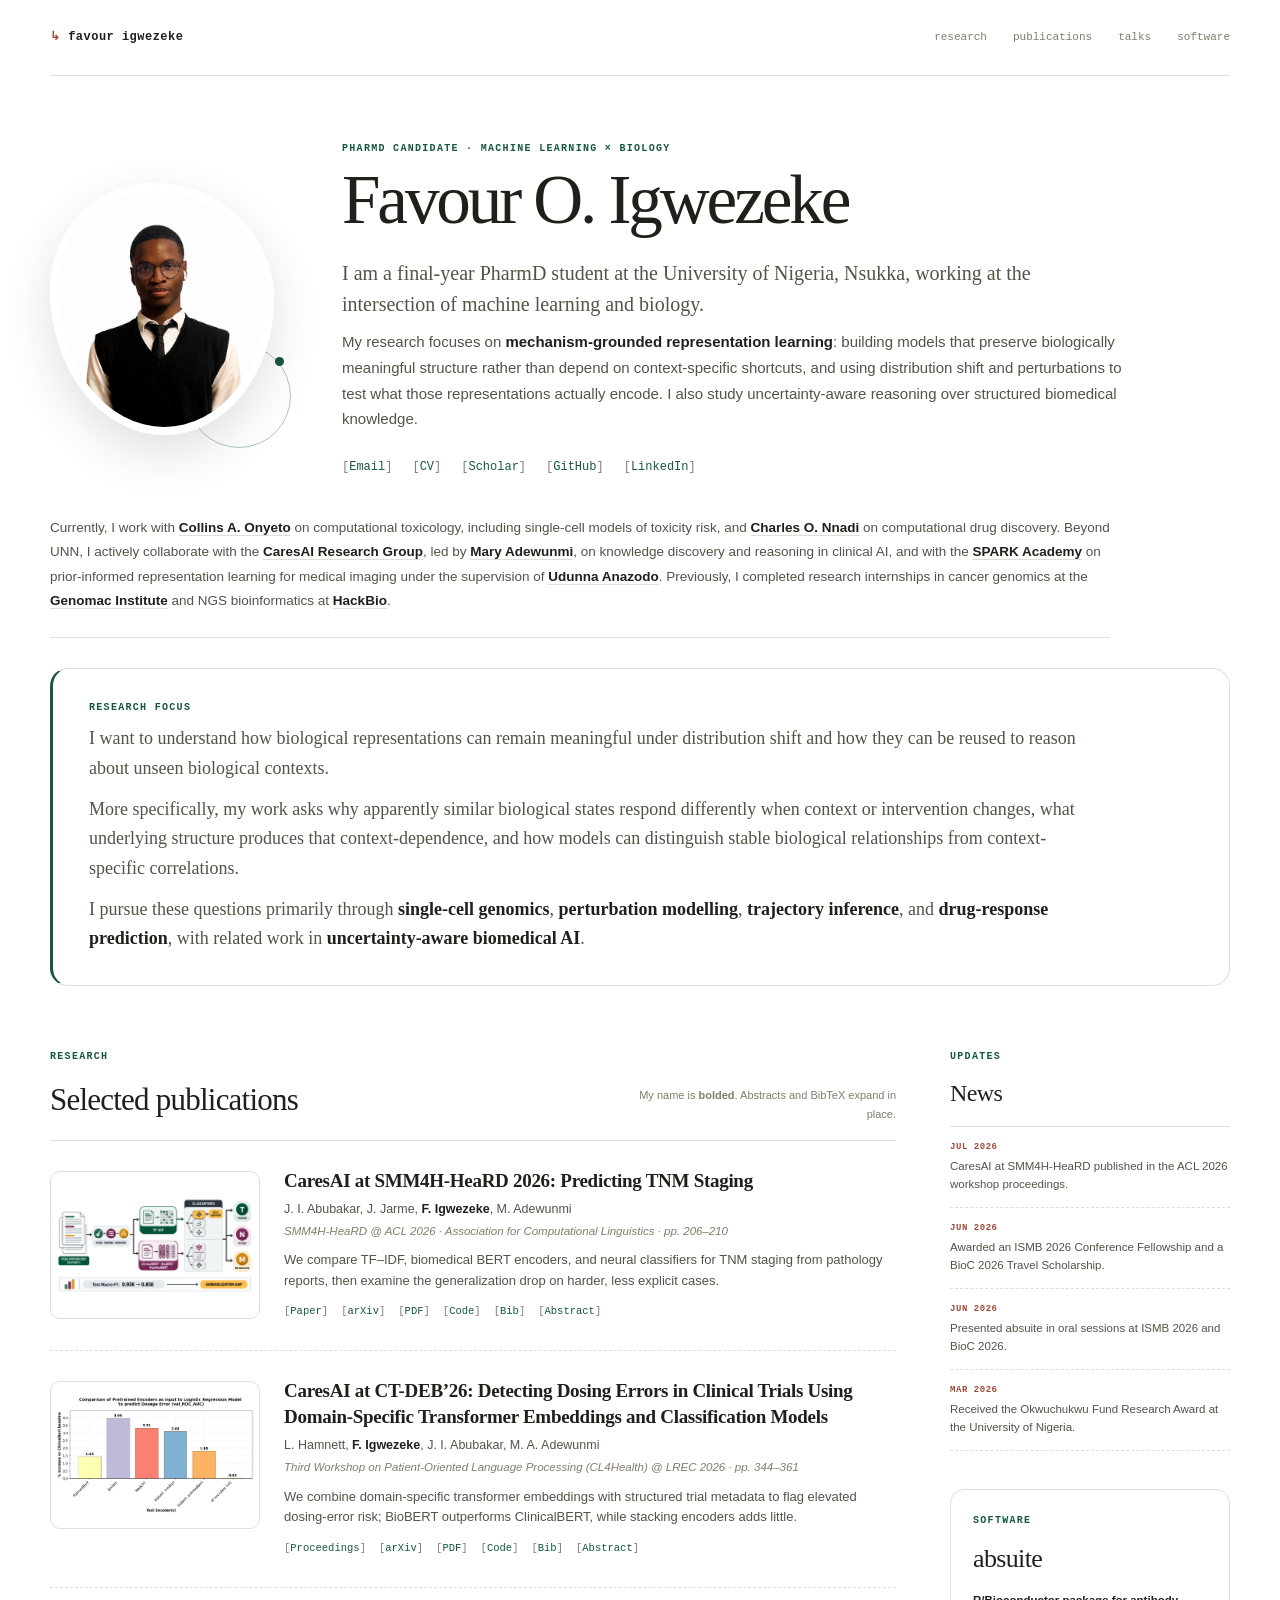
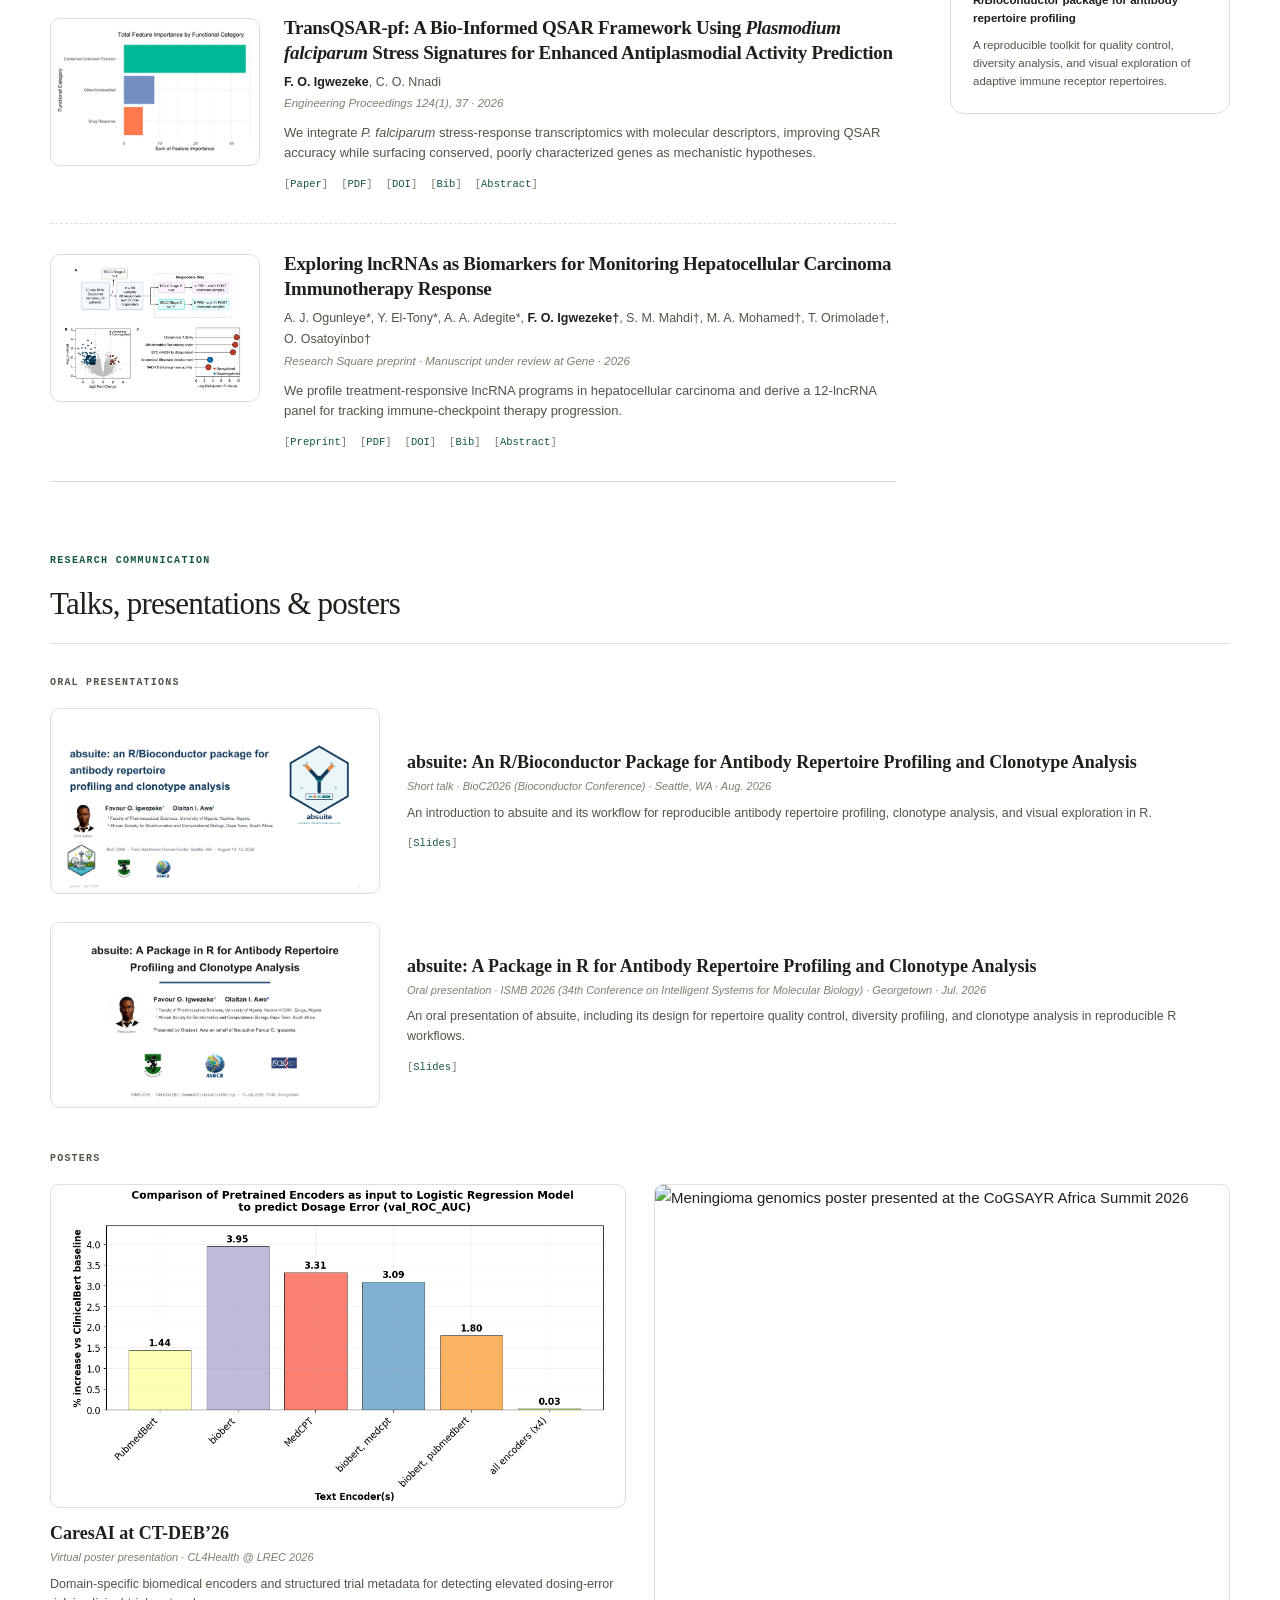
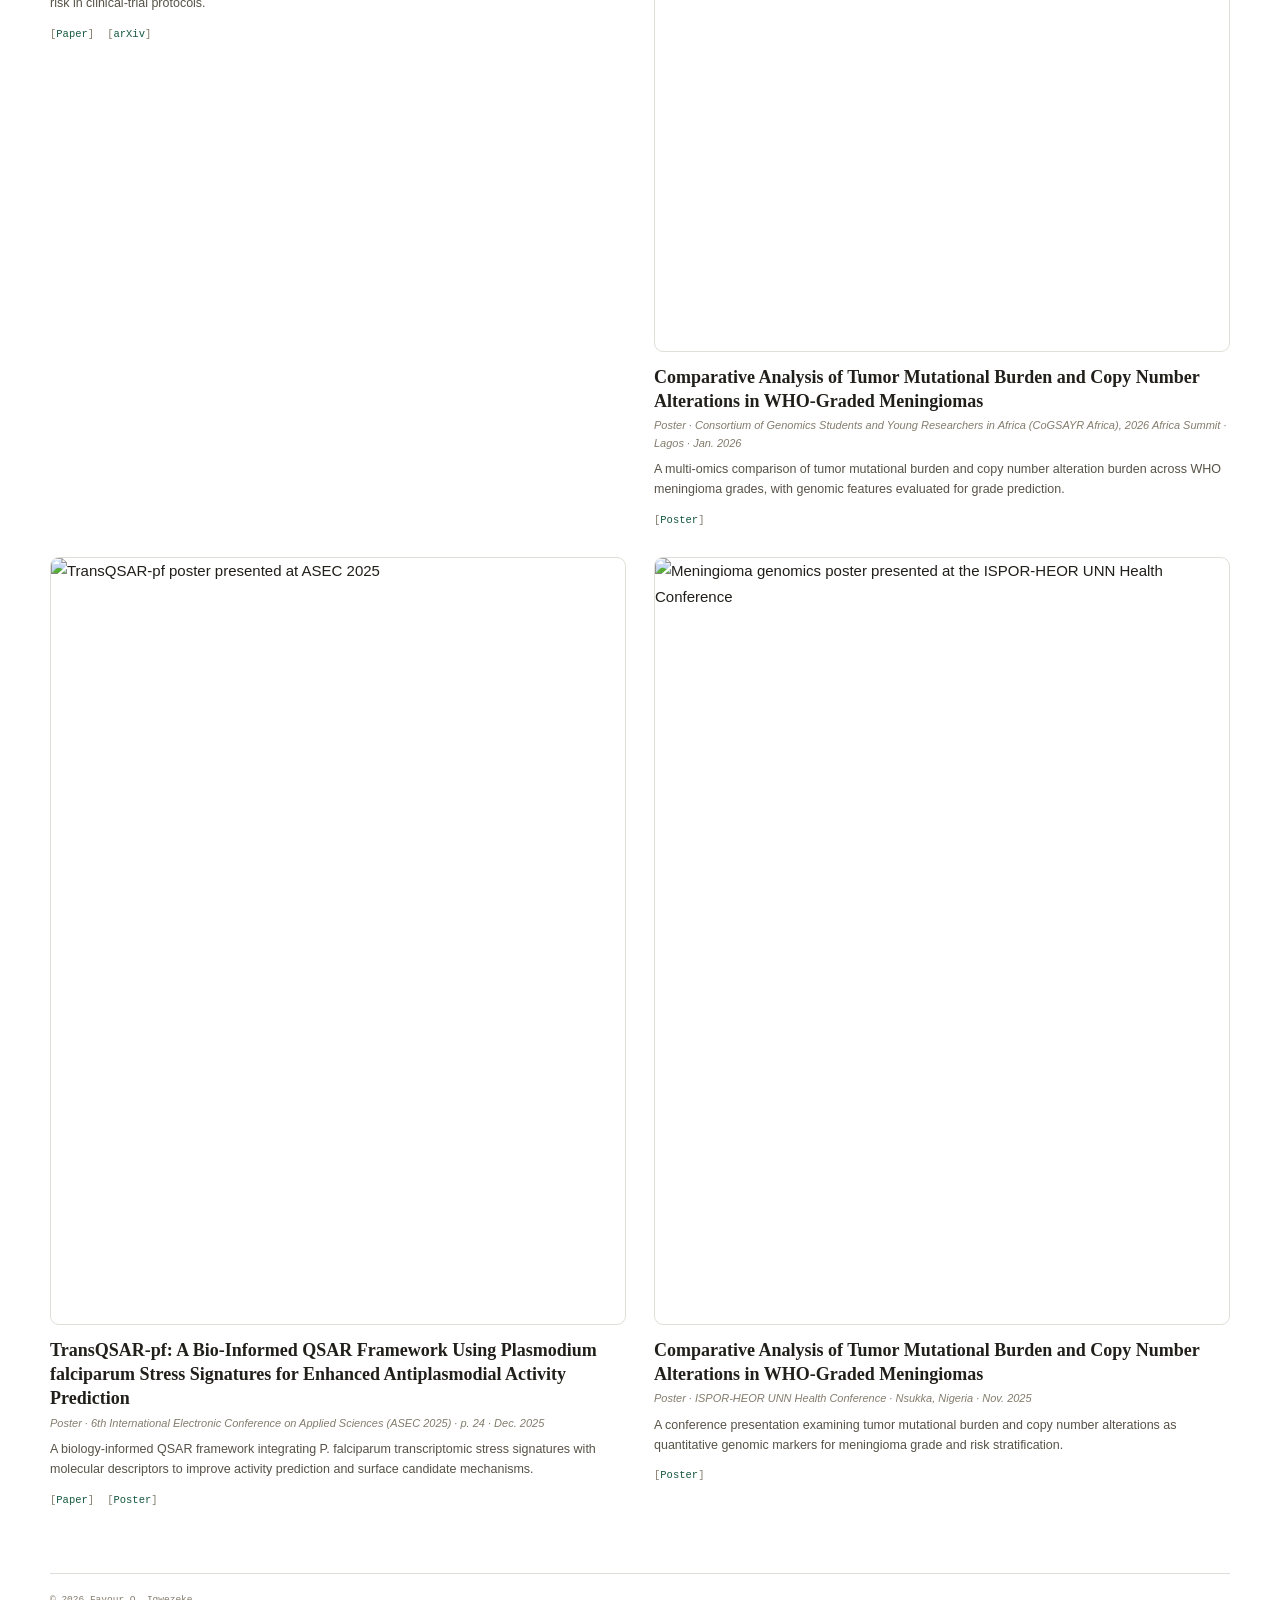
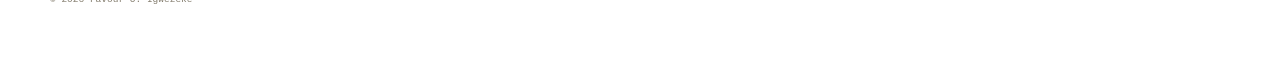
==== index.html @ 88ab35bb "Add files via upload" ====
<!doctype html>
<html lang="en">
  <head>
    <meta charset="utf-8">
    <meta name="viewport" content="width=device-width, initial-scale=1">
    <title>Favour O. Igwezeke | Machine Learning × Biology</title>
    <meta name="author" content="Favour Okechukwu Igwezeke">
    <meta
      name="description"
      content="Favour O. Igwezeke is a PharmD candidate working on mechanism-grounded representation learning, computational biology, and biomedical AI."
    >
    <meta
      name="keywords"
      content="Favour Igwezeke, computational biology, biomedical AI, single-cell genomics, representation learning"
    >
    <link rel="stylesheet" href="stylesheet.css">
  </head>

  <body>
    <main>
      <div class="site-shell">
        <nav class="topbar" aria-label="Primary navigation">
          <a class="wordmark" href="#top">favour igwezeke</a>
          <div class="topbar-links">
            <a href="#research">research</a>
            <a href="#publications">publications</a>
            <a href="#talks">talks</a>
            <a href="#software">software</a>
          </div>
        </nav>

        <header class="hero" id="top">
          <div class="portrait-wrap">
            <img
              class="portrait"
              src="images/favour-profile.png"
              alt="Favour O. Igwezeke"
            >
            <span class="portrait-orbit" aria-hidden="true"></span>
          </div>

          <div class="hero-copy">
            <p class="eyebrow">PharmD candidate · Machine learning × biology</p>
            <h1>Favour O. Igwezeke</h1>
            <p class="hero-lede">
              I am a final-year PharmD student at the University of Nigeria,
              Nsukka, working at the intersection of machine learning and
              biology.
            </p>
            <p class="hero-body">
              My research focuses on
              <strong>mechanism-grounded representation learning</strong>:
              building models that preserve biologically meaningful structure
              rather than depend on context-specific shortcuts, and using
              distribution shift and perturbations to test what those
              representations actually encode. I also study uncertainty-aware
              reasoning over structured biomedical knowledge.
            </p>

            <div class="identity-links" aria-label="Profile links">
              <a href="mailto:favour.igwezeke.249461@unn.edu.ng">Email</a>
              <a href="data/FavourIgwezeke_CV.pdf">CV</a>
              <a
                href="https://scholar.google.com/citations?user=lA-1AjMAAAAJ&amp;hl=en"
                target="_blank"
                rel="noreferrer"
              >Scholar</a>
              <a
                href="https://github.com/favourigwezeke"
                target="_blank"
                rel="noreferrer"
              >GitHub</a>
              <a
                href="https://www.linkedin.com/in/favourokechukwu"
                target="_blank"
                rel="noreferrer"
              >LinkedIn</a>
            </div>
          </div>
        </header>

        <div class="research-context">
          <p>
            Currently, I work with
            <a
              href="https://scholar.google.com/citations?user=z1UrBXgAAAAJ&amp;hl=en"
              target="_blank"
              rel="noreferrer"
            >Collins A. Onyeto</a>
            on computational toxicology, including single-cell models of
            toxicity risk, and
            <a
              href="https://scholar.google.com/citations?user=h6PVe5sAAAAJ&amp;hl=en"
              target="_blank"
              rel="noreferrer"
            >Charles O. Nnadi</a>
            on computational drug discovery. Beyond UNN, I actively collaborate
            with the
            <a
              href="https://caresai.org/about-us/"
              target="_blank"
              rel="noreferrer"
            >CaresAI Research Group</a>, led by
            <a
              href="https://scholar.google.com/citations?user=_UqaAVgAAAAJ&amp;hl=en"
              target="_blank"
              rel="noreferrer"
            >Mary Adewunmi</a>, on knowledge discovery and reasoning in clinical
            AI, and with the
            <a
              href="https://www.cameramriafrica.org/spark"
              target="_blank"
              rel="noreferrer"
            >SPARK Academy</a>
            on prior-informed representation learning for medical imaging under
            the supervision of
            <a
              href="https://scholar.google.com/citations?user=M_SjQXQAAAAJ&amp;hl=en"
              target="_blank"
              rel="noreferrer"
            >Udunna Anazodo</a>. Previously, I completed research internships in
            cancer genomics at the
            <a
              href="https://www.genomachub.com/internship"
              target="_blank"
              rel="noreferrer"
            >Genomac Institute</a>
            and NGS bioinformatics at
            <a
              href="https://internship.thehackbio.com/"
              target="_blank"
              rel="noreferrer"
            >HackBio</a>.
          </p>
        </div>

        <section class="research-direction" id="research">
          <p class="section-kicker">Research focus</p>
          <p>
            I want to understand how biological representations can remain
            meaningful under distribution shift and how they can be reused to
            reason about unseen biological contexts.
          </p>
          <p>
            More specifically, my work asks why apparently similar biological
            states respond differently when context or intervention changes,
            what underlying structure produces that context-dependence, and how
            models can distinguish stable biological relationships from
            context-specific correlations.
          </p>
          <p>
            I pursue these questions primarily through
            <strong>single-cell genomics</strong>,
            <strong>perturbation modelling</strong>,
            <strong>trajectory inference</strong>, and
            <strong>drug-response prediction</strong>, with related work in
            <strong>uncertainty-aware biomedical AI</strong>.
          </p>
        </section>

        <div class="content-grid">
          <section class="works" id="publications">
            <div class="section-heading">
              <div>
                <p class="section-kicker">Research</p>
                <h2>Selected publications</h2>
              </div>
              <p>
                My name is <strong>bolded</strong>. Abstracts and BibTeX expand
                in place.
              </p>
            </div>

            <div class="publication-list">
              <article class="publication" id="smm4h-tnm">
                <div class="publication-visual">
                  <img
                    src="images/smm4h-tnm.png"
                    alt="Framework for predicting independent tumor, node, and metastasis stages from TCGA pathology reports"
                    loading="lazy"
                  >
                </div>

                <div class="publication-copy">
                  <h3>
                    <a
                      href="https://aclanthology.org/2026.smm4h-1.32/"
                      target="_blank"
                      rel="noreferrer"
                    >CaresAI at SMM4H-HeaRD 2026: Predicting TNM Staging</a>
                  </h3>
                  <p class="authors">
                    J. I. Abubakar, J. Jarme,
                    <strong>F. Igwezeke</strong>, M. Adewunmi
                  </p>
                  <p class="venue">
                    SMM4H-HeaRD @ ACL 2026 · Association for Computational
                    Linguistics · pp. 206–210
                  </p>
                  <p class="contribution">
                    We compare TF–IDF, biomedical BERT encoders, and neural
                    classifiers for TNM staging from pathology reports, then
                    examine the generalization drop on harder, less explicit cases.
                  </p>

                  <div class="publication-actions">
                    <a
                      href="https://aclanthology.org/2026.smm4h-1.32/"
                      target="_blank"
                      rel="noreferrer"
                    >Paper</a>
                    <a
                      href="https://arxiv.org/abs/2607.03466"
                      target="_blank"
                      rel="noreferrer"
                    >arXiv</a>
                    <a
                      href="https://aclanthology.org/2026.smm4h-1.32.pdf"
                      target="_blank"
                      rel="noreferrer"
                    >PDF</a>
                    <a
                      href="https://github.com/CaresAI-AU/Task-6---Predicting-TNM-Staging-from-TCGA-Pathology-Reports"
                      target="_blank"
                      rel="noreferrer"
                    >Code</a>

                    <details>
                      <summary>Bib</summary>
                      <div class="detail-panel detail-panel--code">
                        <p class="detail-label">BibTeX</p>
                        <pre>@inproceedings{abubakar-etal-2026-caresai,
  title     = {{C}ares{AI} at {SMM}4{H}-{H}ea{RD} 2026: Predicting {TNM} Staging},
  author    = {Abubakar, Joseph Itopa and Jarme, Jorge and Igwezeke, Favour and Adewunmi, Mary},
  booktitle = {Proceedings of the 11th Social Media Mining for Health Research and Applications (SMM4H-HeaRD 2026) Workshop and Shared Tasks},
  month     = jul,
  year      = {2026},
  address   = {San Diego, United States},
  publisher = {Association for Computational Linguistics},
  pages     = {206--210},
  doi       = {10.18653/v1/2026.smm4h-1.32},
  url       = {https://aclanthology.org/2026.smm4h-1.32/}
}</pre>
                      </div>
                    </details>

                    <details>
                      <summary>Abstract</summary>
                      <div class="detail-panel">
                        <p class="detail-label">Abstract</p>
                        <p>
                          The Tumor, Node, and Metastasis (TNM) staging system
                          is critical to cancer treatment. This study predicts
                          TNM stage labels independently from TCGA pathology
                          reports and frames the problem as three multi-label
                          classification tasks.
                        </p>
                        <p>
                          We explore classical and deep-learning approaches
                          using TF–IDF features and representations from
                          ClinicalBERT, BioBERT, and PubMedBERT with Logistic
                          Regression, LightGBM, feed-forward networks, and wide
                          residual networks. Although the resulting pipeline
                          provides strong, reproducible baselines, performance
                          falls on the harder test set, highlighting class
                          imbalance, lengthy-document processing, and
                          generalization as priorities for further work.
                        </p>
                      </div>
                    </details>
                  </div>
                </div>
              </article>

              <article class="publication" id="ct-deb">
                <div class="publication-visual">
                  <img
                    src="images/ct-deb-encoder-comparison.png"
                    alt="Comparison of biomedical text encoders for dosage-error prediction"
                    loading="lazy"
                  >
                </div>

                <div class="publication-copy">
                  <h3>
                    <a
                      href="https://lrec.elra.info/lrec2026-ws-cl4health-30"
                      target="_blank"
                      rel="noreferrer"
                    >CaresAI at CT-DEB’26: Detecting Dosing Errors in Clinical
                    Trials Using Domain-Specific Transformer Embeddings and
                    Classification Models</a>
                  </h3>
                  <p class="authors">
                    L. Hamnett, <strong>F. Igwezeke</strong>, J. I. Abubakar,
                    M. A. Adewunmi
                  </p>
                  <p class="venue">
                    Third Workshop on Patient-Oriented Language Processing
                    (CL4Health) @ LREC 2026 · pp. 344–361
                  </p>
                  <p class="contribution">
                    We combine domain-specific transformer embeddings with
                    structured trial metadata to flag elevated dosing-error
                    risk; BioBERT outperforms ClinicalBERT, while stacking
                    encoders adds little.
                  </p>

                  <div class="publication-actions">
                    <a
                      href="https://lrec.elra.info/lrec2026-ws-cl4health-30"
                      target="_blank"
                      rel="noreferrer"
                    >Proceedings</a>
                    <a
                      href="https://arxiv.org/abs/2606.30236"
                      target="_blank"
                      rel="noreferrer"
                    >arXiv</a>
                    <a
                      href="https://www.lrec-conf.org/proceedings/lrec2026/workshops/cl4health/pdf/2026.cl4health-1.30.pdf"
                      target="_blank"
                      rel="noreferrer"
                    >PDF</a>
                    <a
                      href="https://github.com/CaresAI-AU/26_c_ai_ct_deb2026"
                      target="_blank"
                      rel="noreferrer"
                    >Code</a>

                    <details>
                      <summary>Bib</summary>
                      <div class="detail-panel detail-panel--code">
                        <p class="detail-label">BibTeX</p>
                        <pre>@inproceedings{hamnett-etal-2026-caresai,
  title     = {{C}ares{AI} at {CT}-{DEB}'26: Detecting Dosing Errors in Clinical Trials Using Domain-Specific Transformer Embeddings and Classification Models},
  author    = {Hamnett, Leon and Igwezeke, Favour and Abubakar, Joseph Itopa and Adewunmi, Mary Adetutu},
  booktitle = {Proceedings of the Third Workshop on Patient-Oriented Language Processing (CL4Health)},
  year      = {2026},
  address   = {Palma, Mallorca, Spain},
  publisher = {European Language Resources Association},
  pages     = {344--361},
  doi       = {10.63317/4nqo2dmobwrq},
  url       = {https://lrec.elra.info/lrec2026-ws-cl4health-30}
}</pre>
                      </div>
                    </details>

                    <details>
                      <summary>Abstract</summary>
                      <div class="detail-panel">
                        <p class="detail-label">Abstract</p>
                        <p>
                          Medication errors, particularly dosing errors in
                          clinical trials, can lead to patient harm, adverse
                          drug events, and worse outcomes. This study evaluates
                          transformer-based representations of trial
                          information for detecting elevated dosing-error risk.
                        </p>
                        <p>
                          Clinical-trial text was encoded with ClinicalBERT,
                          PubMedBERT, BioBERT, and MedCPT and integrated with
                          categorical features. BioBERT produced the strongest
                          logistic-regression result, while combining multiple
                          embeddings did not improve performance, suggesting
                          that domain alignment mattered more than
                          representational stacking.
                        </p>
                      </div>
                    </details>
                  </div>
                </div>
              </article>

              <article class="publication" id="transqsar">
                <div class="publication-visual">
                  <img
                    src="images/transqsar-feature-importance.jpg"
                    alt="TransQSAR-pf feature importance grouped by biological function"
                    loading="lazy"
                  >
                </div>

                <div class="publication-copy">
                  <h3>
                    <a
                      href="https://doi.org/10.3390/engproc2026124037"
                      target="_blank"
                      rel="noreferrer"
                    >TransQSAR-pf: A Bio-Informed QSAR Framework Using
                    <em>Plasmodium falciparum</em> Stress Signatures for
                    Enhanced Antiplasmodial Activity Prediction</a>
                  </h3>
                  <p class="authors">
                    <strong>F. O. Igwezeke</strong>, C. O. Nnadi
                  </p>
                  <p class="venue">
                    Engineering Proceedings 124(1), 37 · 2026
                  </p>
                  <p class="contribution">
                    We integrate <em>P. falciparum</em> stress-response
                    transcriptomics with molecular descriptors, improving QSAR
                    accuracy while surfacing conserved, poorly characterized
                    genes as mechanistic hypotheses.
                  </p>

                  <div class="publication-actions">
                    <a
                      href="https://www.mdpi.com/2673-4591/124/1/37"
                      target="_blank"
                      rel="noreferrer"
                    >Paper</a>
                    <a
                      href="https://www.mdpi.com/2673-4591/124/1/37/pdf"
                      target="_blank"
                      rel="noreferrer"
                    >PDF</a>
                    <a
                      href="https://doi.org/10.3390/engproc2026124037"
                      target="_blank"
                      rel="noreferrer"
                    >DOI</a>

                    <details>
                      <summary>Bib</summary>
                      <div class="detail-panel detail-panel--code">
                        <p class="detail-label">BibTeX</p>
                        <pre>@article{igwezeke2026transqsar,
  title   = {{TransQSAR-pf}: A Bio-Informed {QSAR} Framework Using {Plasmodium falciparum} Stress Signatures for Enhanced Antiplasmodial Activity Prediction},
  author  = {Igwezeke, Favour O. and Nnadi, Charles O.},
  journal = {Engineering Proceedings},
  year    = {2026},
  volume  = {124},
  number  = {1},
  pages   = {37},
  doi     = {10.3390/engproc2026124037},
  url     = {https://doi.org/10.3390/engproc2026124037}
}</pre>
                      </div>
                    </details>

                    <details>
                      <summary>Abstract</summary>
                      <div class="detail-panel">
                        <p class="detail-label">Abstract</p>
                        <p>
                          Traditional QSAR modeling relies on molecular
                          descriptors while neglecting the biological state of
                          the target organism. TransQSAR-pf integrates
                          <em>Plasmodium falciparum</em> transcriptomic stress
                          signatures with molecular descriptors to create a
                          biologically informed activity-prediction model.
                        </p>
                        <p>
                          Applied to 125 triazolopyrimidine derivatives, the
                          framework distilled 764 transcriptomic features into
                          13 predictors and improved on the QSAR-only baseline.
                          Most feature importance came from conserved
                          unknown-function genes, making the framework useful
                          for both prediction and mechanistic hypothesis
                          generation.
                        </p>
                      </div>
                    </details>
                  </div>
                </div>
              </article>

              <article class="publication" id="lncrna-hcc">
                <div class="publication-visual">
                  <img
                    src="images/lncrna-hcc.png"
                    alt="Workflow and biomarker results for lncRNA monitoring of hepatocellular carcinoma immunotherapy response"
                    loading="lazy"
                  >
                </div>

                <div class="publication-copy">
                  <h3>
                    <a
                      href="https://doi.org/10.21203/rs.3.rs-10483008/v1"
                      target="_blank"
                      rel="noreferrer"
                    >Exploring lncRNAs as Biomarkers for Monitoring
                    Hepatocellular Carcinoma Immunotherapy Response</a>
                  </h3>
                  <p class="authors">
                    A. J. Ogunleye*, Y. El-Tony*, A. A. Adegite*,
                    <strong>F. O. Igwezeke†</strong>, S. M. Mahdi†,
                    M. A. Mohamed†, T. Orimolade†, O. Osatoyinbo†
                  </p>
                  <p class="venue">
                    Research Square preprint · Manuscript under review at
                    <em>Gene</em> · 2026
                  </p>
                  <p class="contribution">
                    We profile treatment-responsive lncRNA programs in
                    hepatocellular carcinoma and derive a 12-lncRNA panel for
                    tracking immune-checkpoint therapy progression.
                  </p>

                  <div class="publication-actions">
                    <a
                      href="https://doi.org/10.21203/rs.3.rs-10483008/v1"
                      target="_blank"
                      rel="noreferrer"
                    >Preprint</a>
                    <a
                      href="https://www.researchsquare.com/article/rs-10483008/latest.pdf"
                      target="_blank"
                      rel="noreferrer"
                    >PDF</a>
                    <a
                      href="https://doi.org/10.21203/rs.3.rs-10483008/v1"
                      target="_blank"
                      rel="noreferrer"
                    >DOI</a>

                    <details>
                      <summary>Bib</summary>
                      <div class="detail-panel detail-panel--code">
                        <p class="detail-label">BibTeX</p>
                        <pre>@article{ogunleye2026exploring,
  title   = {Exploring lncRNAs as Biomarkers for Monitoring Hepatocellular Carcinoma Immunotherapy Response},
  author  = {Ogunleye, Adewale J. and El-Tony, Yossra and Adegite, Adejuwon A. and Igwezeke, Favour O. and Mahdi, S. M. and Mohamed, M. A. and Orimolade, Tinuoluwanimi and Osatoyinbo, Opemidimeji},
  journal = {Research Square},
  year    = {2026},
  note    = {Preprint; manuscript under review at Gene},
  doi     = {10.21203/rs.3.rs-10483008/v1},
  url     = {https://doi.org/10.21203/rs.3.rs-10483008/v1}
}</pre>
                      </div>
                    </details>

                    <details>
                      <summary>Abstract</summary>
                      <div class="detail-panel">
                        <p class="detail-label">Abstract</p>
                        <p>
                          Hepatocellular carcinoma is one of the deadliest
                          malignancies globally, and overall immunotherapy
                          response rates remain poor. We systematically
                          investigated long non-coding RNAs in a cohort of HCC
                          patients treated with nivolumab and ipilimumab
                          followed by surgical resection.
                        </p>
                        <p>
                          Differentially expressed lncRNAs were identified from
                          RNA-seq data for 69 tumor samples and interpreted
                          through a guilt-by-association framework. The analysis
                          identified stage-specific and treatment-responsive
                          lncRNAs and produced a 12-lncRNA panel that tracked
                          immunotherapy progression.
                        </p>
                      </div>
                    </details>
                  </div>
                </div>
              </article>

              <!-- Intentionally hidden until public:
              Deep Learning-Based Behavioural Analysis of Anxiolytic-Like
              Activity of Indigofera bracteolata Methanol Stem Extract in
              Wistar Rats.

              Safety Profile of HIV Vaccine Candidates Across Clinical Trial
              Phases: A Scoping Review.
              -->
            </div>
          </section>

          <aside class="rail" aria-label="News and current work">
            <section>
              <div class="rail-heading">
                <p class="section-kicker">Updates</p>
                <h2>News</h2>
              </div>
              <div class="news-list">
                <article>
                  <time datetime="2026-07">Jul 2026</time>
                  <p>
                    CaresAI at SMM4H-HeaRD published in the ACL 2026 workshop
                    proceedings.
                  </p>
                </article>
                <article>
                  <time datetime="2026-06">Jun 2026</time>
                  <p>
                    Awarded an ISMB 2026 Conference Fellowship and a BioC 2026
                    Travel Scholarship.
                  </p>
                </article>
                <article>
                  <time datetime="2026-06">Jun 2026</time>
                  <p>
                    Presented absuite in oral sessions at ISMB 2026 and BioC
                    2026.
                  </p>
                </article>
                <article>
                  <time datetime="2026-03">Mar 2026</time>
                  <p>
                    Received the Okwuchukwu Fund Research Award at the
                    University of Nigeria.
                  </p>
                </article>
              </div>
            </section>

            <section class="software-card" id="software">
              <p class="section-kicker">Software</p>
              <h2>absuite</h2>
              <p class="software-subtitle">
                R/Bioconductor package for antibody repertoire profiling
              </p>
              <p>
                A reproducible toolkit for quality control, diversity analysis,
                and visual exploration of adaptive immune receptor repertoires.
              </p>
              <!-- The absuite repository is private. Restore this link when it is public.
              <a
                class="arrow-link"
                href="https://github.com/favourigwezeke/absuite"
                target="_blank"
                rel="noreferrer"
              >View code <span aria-hidden="true">→</span></a>
              -->
            </section>
          </aside>
        </div>

        <section class="communication" id="talks">
          <div class="section-heading communication-heading">
            <div>
              <p class="section-kicker">Research communication</p>
              <h2>Talks, presentations &amp; posters</h2>
            </div>
          </div>

          <div class="communication-group">
            <h3>Oral presentations</h3>
            <div class="communication-grid communication-grid--talks">
              <article class="communication-card" id="absuite-bioc2026-talk">
                <div class="communication-visual">
                  <img
                    src="images/absuite-bioc2026-slide.png"
                    alt="Title slide for the absuite short talk at BioC2026"
                    loading="lazy"
                  >
                </div>
                <div class="communication-copy">
                  <h4>absuite: An R/Bioconductor Package for Antibody Repertoire Profiling and Clonotype Analysis</h4>
                  <p class="communication-venue">
                    Short talk · BioC2026 (Bioconductor Conference) · Seattle,
                    WA · Aug. 2026
                  </p>
                  <p>
                    An introduction to absuite and its workflow for reproducible
                    antibody repertoire profiling, clonotype analysis, and
                    visual exploration in R.
                  </p>
                  <div class="communication-links">
                    <a
                      href="https://docs.google.com/presentation/d/15Wq69pY6aWZ56jkzDP2Fi4z6VTboM4YqIb2DUQT7B2U/edit?usp=sharing"
                      target="_blank"
                      rel="noreferrer"
                    >Slides</a>
                  </div>
                </div>
              </article>

              <article class="communication-card" id="absuite-ismb2026-talk">
                <div class="communication-visual">
                  <img
                    src="images/absuite-ismb2026-slide.png"
                    alt="Title slide for the absuite oral presentation at ISMB 2026"
                    loading="lazy"
                  >
                </div>
                <div class="communication-copy">
                  <h4>absuite: A Package in R for Antibody Repertoire Profiling and Clonotype Analysis</h4>
                  <p class="communication-venue">
                    Oral presentation · ISMB 2026 (34th Conference on Intelligent
                    Systems for Molecular Biology) · Georgetown · Jul. 2026
                  </p>
                  <p>
                    An oral presentation of absuite, including its design for
                    repertoire quality control, diversity profiling, and
                    clonotype analysis in reproducible R workflows.
                  </p>
                  <div class="communication-links">
                    <a
                      href="https://docs.google.com/presentation/d/1dMNQRZjYel3-uICrOOyQpZqHKE83As4ywsD-f7pePQs/edit?usp=sharing"
                      target="_blank"
                      rel="noreferrer"
                    >Slides</a>
                  </div>
                </div>
              </article>
            </div>
          </div>

          <div class="communication-group" id="posters">
            <h3>Posters</h3>
            <div class="communication-grid">
              <article class="communication-card" id="ct-deb-poster">
                <div class="communication-visual">
                  <img
                    src="images/ct-deb-encoder-comparison.png"
                    alt="CT-DEB'26 figure comparing pretrained biomedical text encoders"
                    loading="lazy"
                  >
                </div>
                <div class="communication-copy">
                  <h4>CaresAI at CT-DEB’26</h4>
                  <p class="communication-venue">
                    Virtual poster presentation · CL4Health @ LREC 2026
                  </p>
                  <p>
                    Domain-specific biomedical encoders and structured trial
                    metadata for detecting elevated dosing-error risk in
                    clinical-trial protocols.
                  </p>
                  <div class="communication-links">
                    <a
                      href="https://lrec.elra.info/lrec2026-ws-cl4health-30"
                      target="_blank"
                      rel="noreferrer"
                    >Paper</a>
                    <a
                      href="https://arxiv.org/abs/2606.30236"
                      target="_blank"
                      rel="noreferrer"
                    >arXiv</a>
                  </div>
                </div>
              </article>

              <article class="communication-card" id="meningioma-cogsayr-2026-poster">
                <div class="communication-visual">
                  <img
                    src="images/meningioma-cogsayr-2026.png"
                    alt="Meningioma genomics poster presented at the CoGSAYR Africa Summit 2026"
                    loading="lazy"
                  >
                </div>
                <div class="communication-copy">
                  <h4>Comparative Analysis of Tumor Mutational Burden and Copy Number Alterations in WHO-Graded Meningiomas</h4>
                  <p class="communication-venue">
                    Poster · Consortium of Genomics Students and Young
                    Researchers in Africa (CoGSAYR Africa), 2026 Africa Summit ·
                    Lagos · Jan. 2026
                  </p>
                  <p>
                    A multi-omics comparison of tumor mutational burden and copy
                    number alteration burden across WHO meningioma grades, with
                    genomic features evaluated for grade prediction.
                  </p>
                  <div class="communication-links">
                    <a
                      href="https://drive.google.com/file/d/1PBGSEss2qUnXM4A0mdBrHHy08t8IkGDZ/view"
                      target="_blank"
                      rel="noreferrer"
                    >Poster</a>
                  </div>
                </div>
              </article>

              <article class="communication-card" id="transqsar-poster">
                <div class="communication-visual">
                  <img
                    src="images/transqsar-asec-2025.png"
                    alt="TransQSAR-pf poster presented at ASEC 2025"
                    loading="lazy"
                  >
                </div>
                <div class="communication-copy">
                  <h4>TransQSAR-pf: A Bio-Informed QSAR Framework Using Plasmodium falciparum Stress Signatures for Enhanced Antiplasmodial Activity Prediction</h4>
                  <p class="communication-venue">
                    Poster · 6th International Electronic Conference on Applied
                    Sciences (ASEC 2025) · p. 24 · Dec. 2025
                  </p>
                  <p>
                    A biology-informed QSAR framework integrating P. falciparum
                    transcriptomic stress signatures with molecular descriptors
                    to improve activity prediction and surface candidate
                    mechanisms.
                  </p>
                  <div class="communication-links">
                    <a
                      href="https://www.mdpi.com/2673-4591/124/1/37"
                      target="_blank"
                      rel="noreferrer"
                    >Paper</a>
                    <a
                      href="https://sciforum.net/paper/27697#:~:text=TranQSAR_ASEC-,2025_Poster,-.pdf"
                      target="_blank"
                      rel="noreferrer"
                    >Poster</a>
                  </div>
                </div>
              </article>

              <article class="communication-card" id="meningioma-ispor-2025-poster">
                <div class="communication-visual">
                  <img
                    src="images/meningioma-ispor-2025.png"
                    alt="Meningioma genomics poster presented at the ISPOR-HEOR UNN Health Conference"
                    loading="lazy"
                  >
                </div>
                <div class="communication-copy">
                  <h4>Comparative Analysis of Tumor Mutational Burden and Copy Number Alterations in WHO-Graded Meningiomas</h4>
                  <p class="communication-venue">
                    Poster · ISPOR-HEOR UNN Health Conference · Nsukka, Nigeria ·
                    Nov. 2025
                  </p>
                  <p>
                    A conference presentation examining tumor mutational burden
                    and copy number alterations as quantitative genomic markers
                    for meningioma grade and risk stratification.
                  </p>
                  <div class="communication-links">
                    <a
                      href="https://zenodo.org/records/17493907#:~:text=Files-,Igwezeke_F_Meningioma_Genomics_Poster_2025,-.pdf"
                      target="_blank"
                      rel="noreferrer"
                    >Poster</a>
                  </div>
                </div>
              </article>
            </div>
          </div>
        </section>

        <footer>
          <p>© 2026 Favour O. Igwezeke</p>
        </footer>
      </div>
    </main>
  </body>
</html>
---- stylesheet.css ----
:root {
  --paper: #ffffff;
  --paper-deep: #f7f7f4;
  --panel: #ffffff;
  --ink: #211f1a;
  --soft: #575247;
  --muted: #837c6d;
  --line: #dfdfd9;
  --forest: #15583f;
  --forest-soft: #dbe8de;
  --plum: #6f3c63;
  --rust: #9e4d3d;
  --white: #ffffff;
}

* {
  box-sizing: border-box;
}

html {
  scroll-behavior: smooth;
}

body {
  margin: 0;
  background: var(--paper);
  color: var(--ink);
  font-family:
    "Avenir Next", Avenir, Inter, ui-sans-serif, -apple-system, BlinkMacSystemFont,
    "Segoe UI", sans-serif;
  font-size: 15px;
  line-height: 1.72;
  text-rendering: optimizeLegibility;
}

a {
  color: inherit;
  text-decoration: none;
}

a:focus-visible,
summary:focus-visible {
  border-radius: 3px;
  outline: 2px solid var(--rust);
  outline-offset: 4px;
}

strong {
  font-weight: 700;
}

.site-shell {
  width: min(1180px, calc(100% - 64px));
  margin: 0 auto;
  padding-bottom: 52px;
}

.topbar {
  display: flex;
  align-items: center;
  justify-content: space-between;
  gap: 20px;
  min-height: 76px;
  border-bottom: 1px solid var(--line);
}

.wordmark {
  border: 0;
  font-family: ui-monospace, SFMono-Regular, Menlo, Monaco, Consolas, monospace;
  font-size: 12px;
  font-weight: 700;
  letter-spacing: 0.04em;
}

.wordmark::before {
  color: var(--rust);
  content: "↳ ";
}

.topbar-links {
  display: flex;
  flex-wrap: wrap;
  justify-content: flex-end;
  gap: 26px;
  color: var(--muted);
  font-family: ui-monospace, SFMono-Regular, Menlo, Monaco, Consolas, monospace;
  font-size: 11px;
}

.topbar-links a:hover {
  color: var(--forest);
}

.hero {
  display: grid;
  grid-template-columns: 238px minmax(0, 1fr);
  gap: 54px;
  align-items: center;
  padding: 64px 0 50px;
}

.portrait-wrap {
  position: relative;
  width: 224px;
  height: 252px;
}

.portrait {
  position: relative;
  z-index: 1;
  width: 100%;
  height: 100%;
  border: 8px solid var(--white);
  border-radius: 46% 54% 49% 51% / 42% 46% 54% 58%;
  box-shadow: 0 18px 48px rgba(42, 37, 29, 0.14);
  object-fit: cover;
  object-position: center 18%;
}

.portrait-orbit {
  position: absolute;
  right: -17px;
  bottom: -13px;
  width: 104px;
  height: 104px;
  border: 1px solid rgba(21, 88, 63, 0.34);
  border-radius: 50%;
}

.portrait-orbit::after {
  position: absolute;
  top: 12px;
  right: 6px;
  width: 9px;
  height: 9px;
  border-radius: 50%;
  background: var(--forest);
  content: "";
}

.eyebrow,
.section-kicker {
  margin: 0 0 8px;
  color: var(--forest);
  font-family: ui-monospace, SFMono-Regular, Menlo, Monaco, Consolas, monospace;
  font-size: 10px;
  font-weight: 700;
  letter-spacing: 0.13em;
  text-transform: uppercase;
}

.hero h1 {
  margin: 0;
  font-family: Georgia, "Times New Roman", serif;
  font-size: clamp(45px, 5.4vw, 72px);
  font-weight: 500;
  letter-spacing: -0.045em;
  line-height: 1;
}

.hero-lede {
  max-width: 760px;
  margin: 24px 0 10px;
  color: var(--soft);
  font-family: Georgia, "Times New Roman", serif;
  font-size: 20px;
  line-height: 1.52;
}

.hero-body {
  max-width: 790px;
  margin: 0;
  color: var(--soft);
}

.hero-body strong {
  color: var(--ink);
}

.identity-links {
  display: flex;
  flex-wrap: wrap;
  gap: 10px 20px;
  margin-top: 25px;
  font-family: ui-monospace, SFMono-Regular, Menlo, Monaco, Consolas, monospace;
  font-size: 12px;
}

.identity-links a {
  color: var(--forest);
}

.identity-links a::before {
  color: var(--muted);
  content: "[";
}

.identity-links a::after {
  color: var(--muted);
  content: "]";
}

.identity-links a:hover {
  color: var(--rust);
}

.research-context {
  max-width: 1060px;
  margin: -12px 0 30px;
  padding: 0 0 24px;
  border-bottom: 1px solid var(--line);
}

.research-context p {
  margin: 0;
  color: var(--soft);
  font-size: 13.5px;
  line-height: 1.8;
}

.research-context a {
  color: var(--ink);
  font-weight: 600;
  text-decoration: underline;
  text-decoration-color: var(--line);
  text-underline-offset: 3px;
}

.research-context a:hover {
  color: var(--forest);
  text-decoration-color: var(--forest);
}

.research-direction {
  margin: 2px 0 62px;
  padding: 30px 36px 31px;
  border: 1px solid var(--line);
  border-left: 3px solid var(--forest);
  border-radius: 18px;
  background: var(--white);
}

.research-direction > p:not(.section-kicker) {
  max-width: 990px;
  margin: 0;
  color: var(--soft);
  font-family: Georgia, "Times New Roman", serif;
  font-size: 18px;
  line-height: 1.65;
}

.research-direction > p:not(.section-kicker) + p {
  margin-top: 11px;
}

.research-direction strong {
  color: var(--ink);
  font-weight: 600;
}

.content-grid {
  display: grid;
  grid-template-columns: minmax(0, 1fr) 280px;
  gap: 54px;
  align-items: start;
}

.section-heading,
.rail-heading {
  border-bottom: 1px solid var(--line);
}

.section-heading {
  display: flex;
  align-items: end;
  justify-content: space-between;
  gap: 24px;
  padding-bottom: 13px;
}

.section-heading h2,
.rail h2 {
  margin: 0;
  font-family: Georgia, "Times New Roman", serif;
  font-weight: 500;
  letter-spacing: -0.025em;
}

.section-heading h2 {
  font-size: 31px;
}

.section-heading > p {
  max-width: 280px;
  margin: 0 0 3px;
  color: var(--muted);
  font-size: 11px;
  text-align: right;
}

.publication {
  display: grid;
  grid-template-columns: 210px minmax(0, 1fr);
  gap: 24px;
  padding: 30px 0;
  border-bottom: 1px dashed var(--line);
}

.publication:last-child {
  border-bottom-style: solid;
}

.publication-visual {
  position: relative;
  overflow: hidden;
  height: 148px;
  border: 1px solid var(--line);
  border-radius: 10px;
  background: var(--white);
}

.publication-visual img {
  width: 100%;
  height: 100%;
  padding: 5px;
  object-fit: contain;
  transition: transform 220ms ease;
}

.publication:hover .publication-visual img {
  transform: scale(1.025);
}

.visual-placeholder {
  position: relative;
  display: flex;
  flex-direction: column;
  justify-content: end;
  height: 100%;
  padding: 19px;
  color: var(--ink);
  box-shadow: inset 4px 0 0 var(--forest);
}

.visual-placeholder--green {
  background: var(--white);
}

.visual-placeholder--plum {
  background: var(--white);
  box-shadow: inset 4px 0 0 var(--plum);
}

.visual-placeholder::before,
.visual-placeholder::after {
  display: none;
}

.visual-placeholder span {
  margin-bottom: 7px;
  font-family: ui-monospace, SFMono-Regular, Menlo, Monaco, Consolas, monospace;
  font-size: 8px;
  font-weight: 700;
  letter-spacing: 0.12em;
  text-transform: uppercase;
}

.visual-placeholder--green span {
  color: var(--forest);
}

.visual-placeholder--plum span {
  color: var(--plum);
}

.visual-placeholder strong {
  max-width: 165px;
  font-family: Georgia, "Times New Roman", serif;
  font-size: 16px;
  font-weight: 500;
  line-height: 1.2;
}

.visual-placeholder i {
  display: none;
}

.publication-copy h3 {
  margin: -3px 0 6px;
  font-family: Georgia, "Times New Roman", serif;
  font-size: 19px;
  font-weight: 600;
  letter-spacing: -0.015em;
  line-height: 1.34;
}

.publication-copy h3 a:hover {
  color: var(--forest);
}

.authors,
.venue,
.contribution {
  margin: 0;
}

.authors {
  color: var(--soft);
  font-size: 12.5px;
}

.authors strong {
  color: var(--ink);
}

.venue {
  margin-top: 1px;
  color: var(--muted);
  font-size: 11.5px;
  font-style: italic;
}

.contribution {
  margin-top: 9px;
  color: var(--soft);
  font-size: 13px;
  line-height: 1.58;
}

.publication-actions {
  display: flex;
  flex-wrap: wrap;
  gap: 5px 13px;
  align-items: start;
  margin-top: 11px;
  color: var(--forest);
  font-family: ui-monospace, SFMono-Regular, Menlo, Monaco, Consolas, monospace;
  font-size: 10.5px;
}

.publication-actions > a::before,
.publication-actions summary::before {
  color: var(--muted);
  content: "[";
}

.publication-actions > a::after,
.publication-actions summary::after {
  color: var(--muted);
  content: "]";
}

.publication-actions > a:hover,
.publication-actions summary:hover {
  color: var(--rust);
}

.publication-actions details {
  display: block;
}

.publication-actions details[open] {
  flex-basis: 100%;
  margin-top: 4px;
}

.publication-actions summary {
  width: max-content;
  cursor: pointer;
  list-style: none;
}

.publication-actions summary::-webkit-details-marker {
  display: none;
}

.detail-panel {
  margin-top: 9px;
  padding: 14px 16px;
  border: 1px solid var(--line);
  border-left: 2px solid var(--forest);
  background: var(--white);
  color: var(--soft);
  font-family:
    "Avenir Next", Avenir, Inter, ui-sans-serif, -apple-system, BlinkMacSystemFont,
    "Segoe UI", sans-serif;
  font-size: 11.5px;
  line-height: 1.65;
}

.detail-panel p {
  margin: 0 0 9px;
}

.detail-panel p:last-child {
  margin-bottom: 0;
}

.detail-label {
  color: var(--ink);
  font-family: ui-monospace, SFMono-Regular, Menlo, Monaco, Consolas, monospace;
  font-size: 9px;
  font-weight: 700;
  letter-spacing: 0.12em;
  text-transform: uppercase;
}

.detail-panel pre {
  max-width: 100%;
  margin: 8px 0 0;
  overflow-x: auto;
  color: #38342d;
  font-family: ui-monospace, SFMono-Regular, Menlo, Monaco, Consolas, monospace;
  font-size: 9.5px;
  line-height: 1.55;
  white-space: pre-wrap;
  overflow-wrap: anywhere;
}

.rail {
  position: sticky;
  top: 25px;
}

.rail-heading {
  padding-bottom: 11px;
}

.rail h2 {
  font-size: 24px;
}

.news-list article {
  padding: 13px 0;
  border-bottom: 1px dashed var(--line);
}

.news-list time {
  display: block;
  color: var(--rust);
  font-family: ui-monospace, SFMono-Regular, Menlo, Monaco, Consolas, monospace;
  font-size: 9px;
  font-weight: 700;
  letter-spacing: 0.06em;
  text-transform: uppercase;
}

.news-list p {
  margin: 3px 0 0;
  color: var(--soft);
  font-size: 11.5px;
  line-height: 1.55;
}

.software-card {
  margin-top: 38px;
  padding: 22px;
  border: 1px solid var(--line);
  border-radius: 14px;
  background: var(--white);
}

.software-card h2 {
  font-size: 26px;
}

.software-card > p:not(.section-kicker) {
  margin: 9px 0 0;
  color: var(--soft);
  font-size: 11.5px;
  line-height: 1.58;
}

.software-card .software-subtitle {
  color: var(--ink) !important;
  font-weight: 650;
}

.arrow-link {
  display: inline-block;
  margin-top: 15px;
  color: var(--forest);
  font-family: ui-monospace, SFMono-Regular, Menlo, Monaco, Consolas, monospace;
  font-size: 10.5px;
  font-weight: 700;
}

.arrow-link span {
  color: var(--rust);
}

.communication {
  margin-top: 70px;
}

.communication-heading {
  margin-bottom: 30px;
}

.communication-group + .communication-group {
  margin-top: 42px;
}

.communication-group > h3 {
  margin: 0 0 17px;
  color: var(--soft);
  font-family: ui-monospace, SFMono-Regular, Menlo, Monaco, Consolas, monospace;
  font-size: 10px;
  font-weight: 700;
  letter-spacing: 0.12em;
  text-transform: uppercase;
}

.communication-grid {
  display: grid;
  grid-template-columns: repeat(2, minmax(0, 1fr));
  gap: 28px;
}

.communication-grid--talks {
  grid-template-columns: 1fr;
}

.communication-card {
  min-width: 0;
}

.communication-grid--talks .communication-card {
  display: grid;
  grid-template-columns: minmax(240px, 330px) minmax(0, 1fr);
  gap: 27px;
  align-items: center;
}

.communication-visual {
  overflow: hidden;
  aspect-ratio: 16 / 9;
  border: 1px solid var(--line);
  border-radius: 9px;
  background: var(--white);
}

.communication-visual img {
  width: 100%;
  height: 100%;
  padding: 6px;
  object-fit: contain;
}

.communication-grid--talks .communication-visual img {
  padding: 0;
}

#posters .communication-visual img {
  padding: 0;
}

#meningioma-cogsayr-2026-poster .communication-visual,
#transqsar-poster .communication-visual,
#meningioma-ispor-2025-poster .communication-visual {
  aspect-ratio: 3 / 4;
}

.slide-placeholder {
  display: flex;
  flex-direction: column;
  justify-content: flex-end;
  height: 100%;
  padding: 23px;
  border-left: 4px solid var(--forest);
  background: var(--white);
}

.slide-placeholder span {
  margin-bottom: 7px;
  color: var(--forest);
  font-family: ui-monospace, SFMono-Regular, Menlo, Monaco, Consolas, monospace;
  font-size: 8px;
  font-weight: 700;
  letter-spacing: 0.12em;
  text-transform: uppercase;
}

.slide-placeholder strong {
  max-width: 250px;
  color: var(--ink);
  font-family: Georgia, "Times New Roman", serif;
  font-size: 18px;
  font-weight: 500;
  line-height: 1.28;
}

.communication-copy {
  padding-top: 13px;
}

.communication-grid--talks .communication-copy {
  padding-top: 0;
}

.communication-copy h4 {
  margin: 0;
  font-family: Georgia, "Times New Roman", serif;
  font-size: 18px;
  font-weight: 600;
  line-height: 1.35;
}

.communication-copy > p {
  margin: 8px 0 0;
  color: var(--soft);
  font-size: 12.5px;
  line-height: 1.58;
}

.communication-copy .communication-venue {
  margin-top: 4px;
  color: var(--muted);
  font-size: 11px;
  font-style: italic;
}

.communication-links {
  display: flex;
  flex-wrap: wrap;
  gap: 5px 13px;
  margin-top: 11px;
  color: var(--forest);
  font-family: ui-monospace, SFMono-Regular, Menlo, Monaco, Consolas, monospace;
  font-size: 10.5px;
}

.communication-links a::before {
  color: var(--muted);
  content: "[";
}

.communication-links a::after {
  color: var(--muted);
  content: "]";
}

.communication-links a:hover {
  color: var(--rust);
}

footer {
  display: flex;
  justify-content: space-between;
  gap: 30px;
  margin-top: 64px;
  padding-top: 18px;
  border-top: 1px solid var(--line);
  color: var(--muted);
  font-family: ui-monospace, SFMono-Regular, Menlo, Monaco, Consolas, monospace;
  font-size: 9.5px;
}

footer p {
  margin: 0;
}

@media (max-width: 980px) {
  .content-grid {
    grid-template-columns: 1fr;
  }

  .rail {
    position: static;
    display: grid;
    grid-template-columns: 1fr 1fr;
    gap: 36px;
  }

  .software-card {
    margin-top: 0;
  }
}

@media (max-width: 720px) {
  .site-shell {
    width: min(100% - 34px, 1180px);
  }

  .topbar-links {
    gap: 13px;
    font-size: 9.5px;
  }

  .hero {
    grid-template-columns: 1fr;
    gap: 31px;
    padding-top: 42px;
  }

  .portrait-wrap {
    width: 178px;
    height: 202px;
  }

  .hero h1 {
    font-size: clamp(41px, 14vw, 58px);
  }

  .hero-lede {
    font-size: 18px;
  }

  .research-direction {
    margin-bottom: 45px;
    padding: 24px;
  }

  .research-direction > p:not(.section-kicker) {
    font-size: 16px;
  }

  .section-heading {
    align-items: start;
    flex-direction: column;
    gap: 5px;
  }

  .section-heading > p {
    max-width: none;
    text-align: left;
  }

  .publication {
    grid-template-columns: 1fr;
    gap: 17px;
  }

  .publication-visual {
    width: min(100%, 430px);
    height: 188px;
  }

  .publication-copy h3 {
    font-size: 18px;
  }

  .rail {
    grid-template-columns: 1fr;
  }

  .communication-grid,
  .communication-grid--talks {
    grid-template-columns: 1fr;
  }

  .communication-grid--talks .communication-card {
    display: block;
  }

  .communication-grid--talks .communication-copy {
    padding-top: 13px;
  }

  footer {
    align-items: start;
    flex-direction: column;
    gap: 5px;
  }
}

@media (max-width: 520px) {
  .wordmark {
    display: none;
  }

  .topbar {
    justify-content: flex-end;
  }
}

@media (prefers-reduced-motion: reduce) {
  html {
    scroll-behavior: auto;
  }

  .publication-visual img {
    transition: none;
  }
}
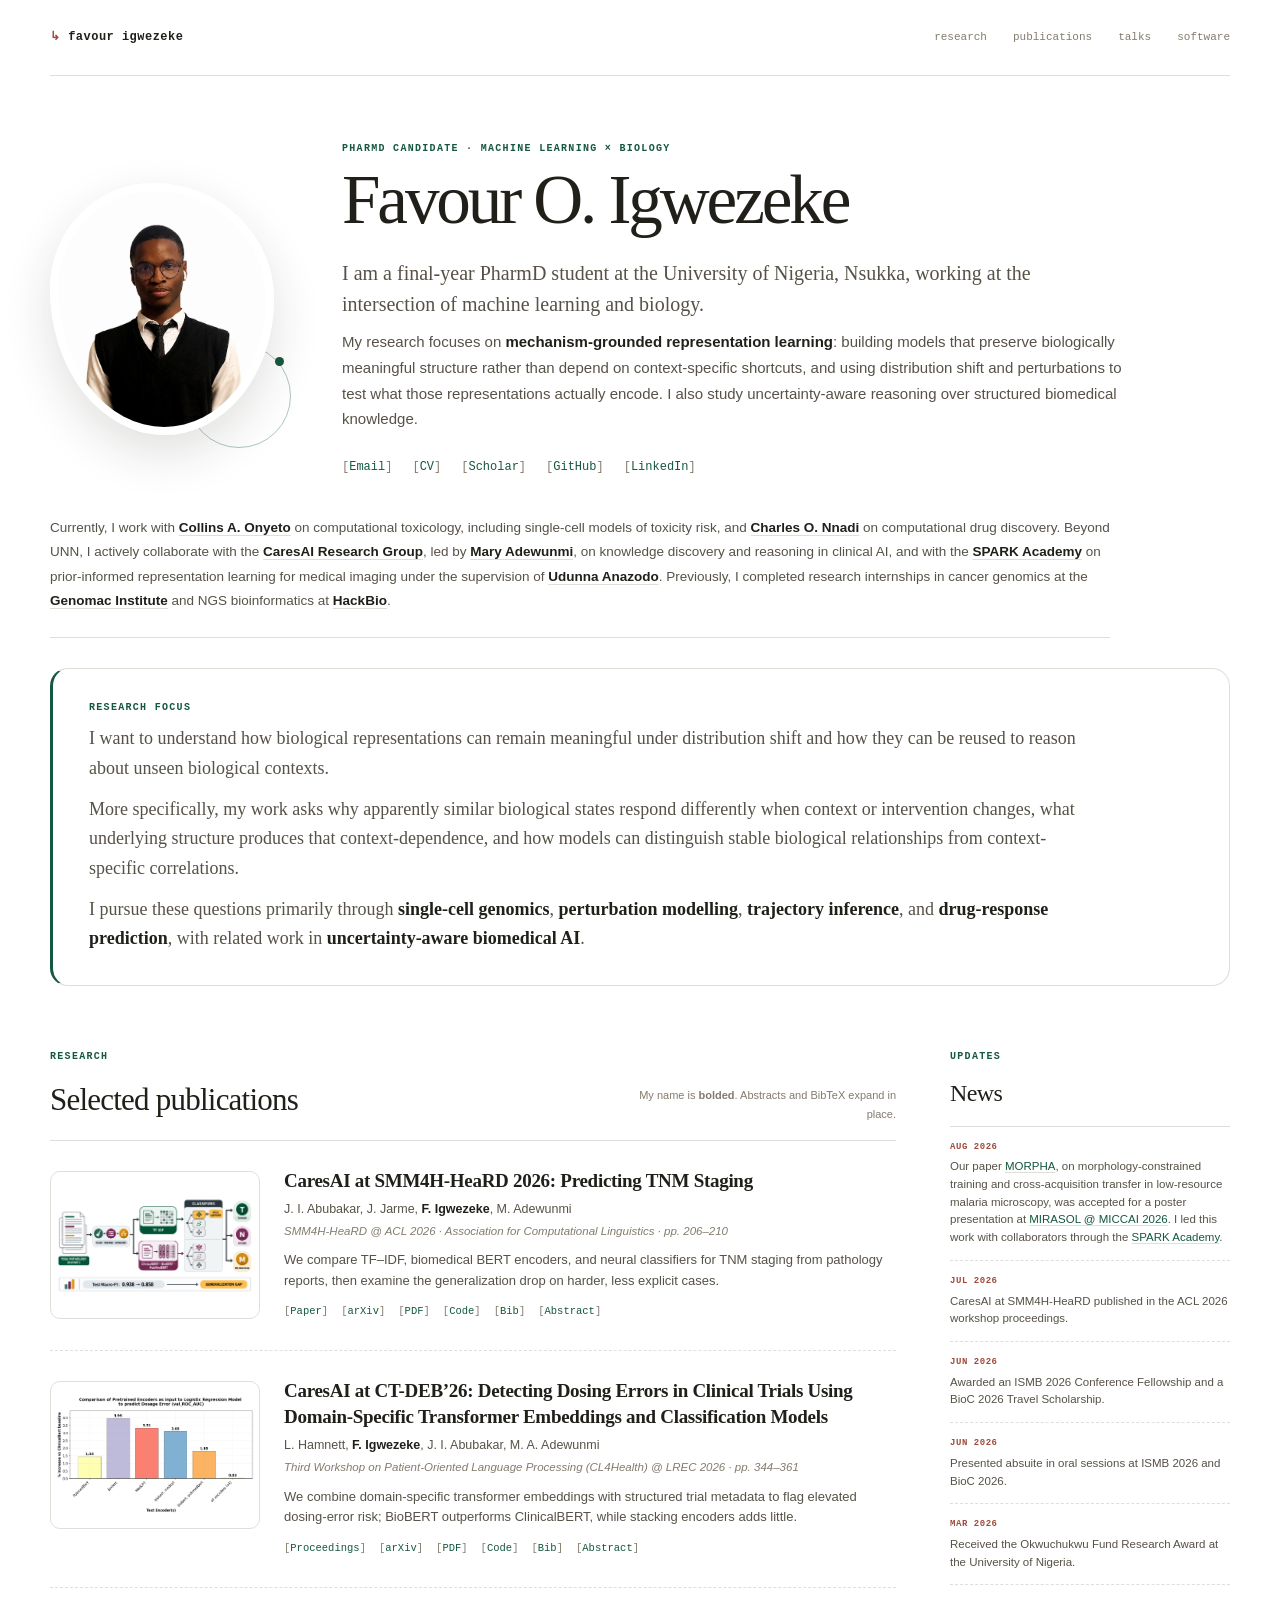
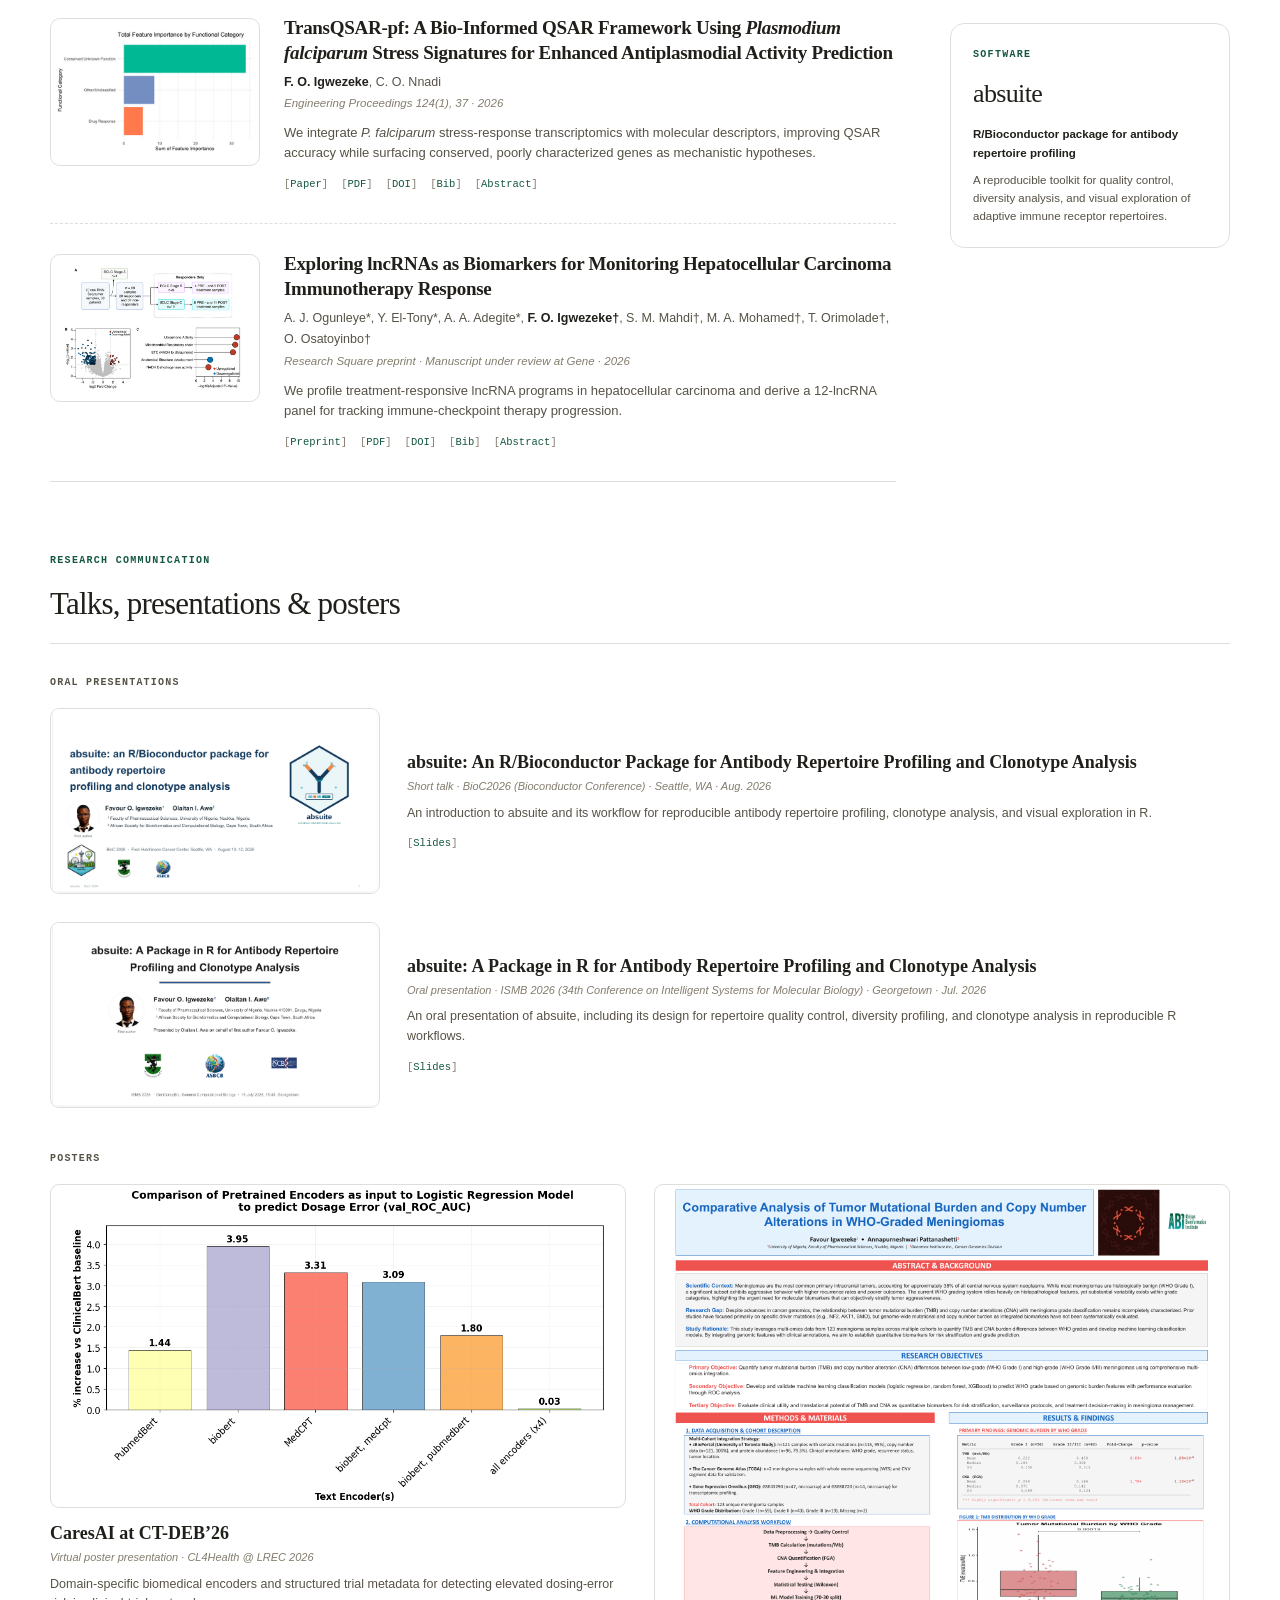
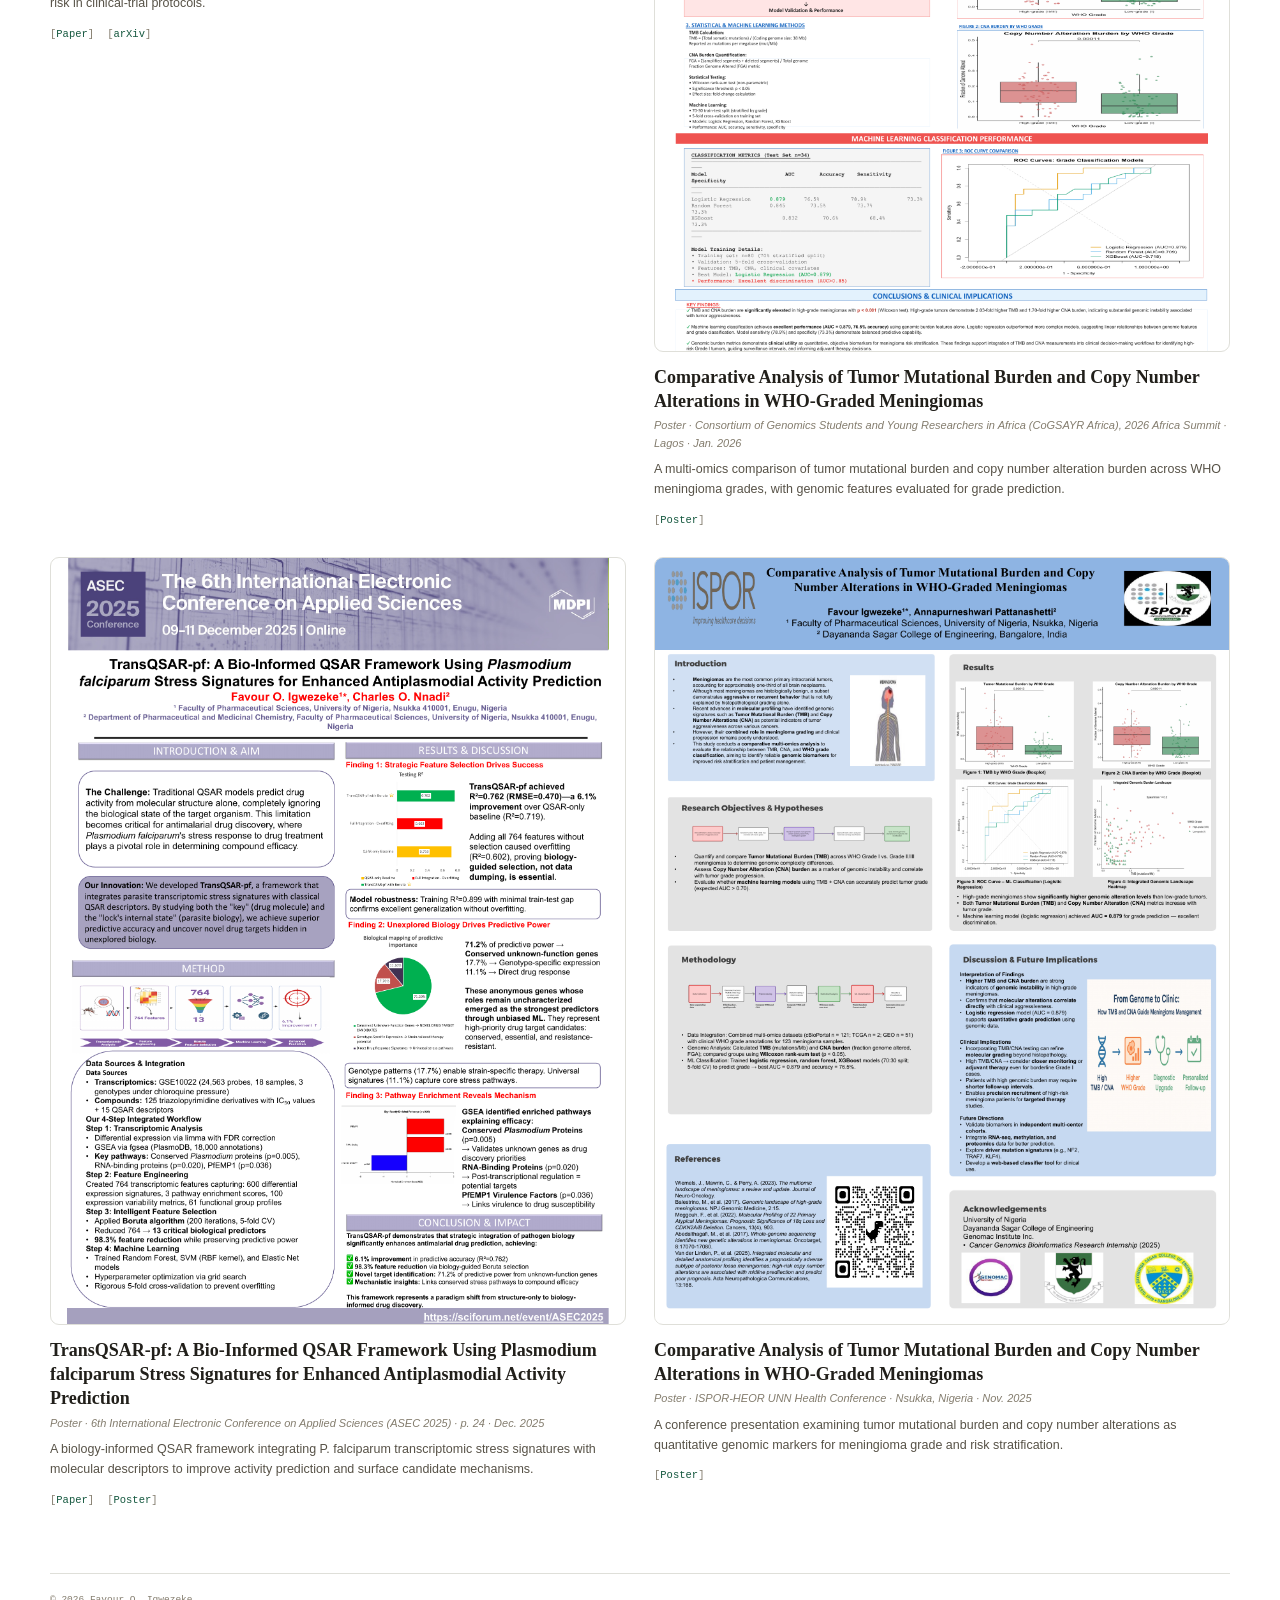
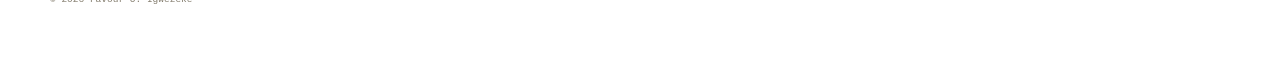
==== commit 8d9d27e1: "Add files via upload" ====
--- a/index.html
+++ b/index.html
@@ -577,6 +577,30 @@
               </div>
               <div class="news-list">
                 <article>
+                  <time datetime="2026-08">Aug 2026</time>
+                  <p>
+                    Our paper
+                    <a
+                      href="https://openreview.net/forum?id=oAEWd7zzCX"
+                      target="_blank"
+                      rel="noreferrer"
+                    >MORPHA</a>, on morphology-constrained training and
+                    cross-acquisition transfer in low-resource malaria microscopy,
+                    was accepted for a poster presentation at
+                    <a
+                      href="https://mirasol.rise-miccai.org/"
+                      target="_blank"
+                      rel="noreferrer"
+                    >MIRASOL @ MICCAI 2026</a>. I led this work with collaborators
+                    through the
+                    <a
+                      href="https://www.cameramriafrica.org/spark"
+                      target="_blank"
+                      rel="noreferrer"
+                    >SPARK Academy</a>.
+                  </p>
+                </article>
+                <article>
                   <time datetime="2026-07">Jul 2026</time>
                   <p>
                     CaresAI at SMM4H-HeaRD published in the ACL 2026 workshop
--- a/stylesheet.css
+++ b/stylesheet.css
@@ -552,6 +552,18 @@
   line-height: 1.55;
 }
 
+.news-list a {
+  color: var(--forest);
+  text-decoration: underline;
+  text-decoration-color: var(--line);
+  text-underline-offset: 2px;
+}
+
+.news-list a:hover {
+  color: var(--rust);
+  text-decoration-color: var(--rust);
+}
+
 .software-card {
   margin-top: 38px;
   padding: 22px;
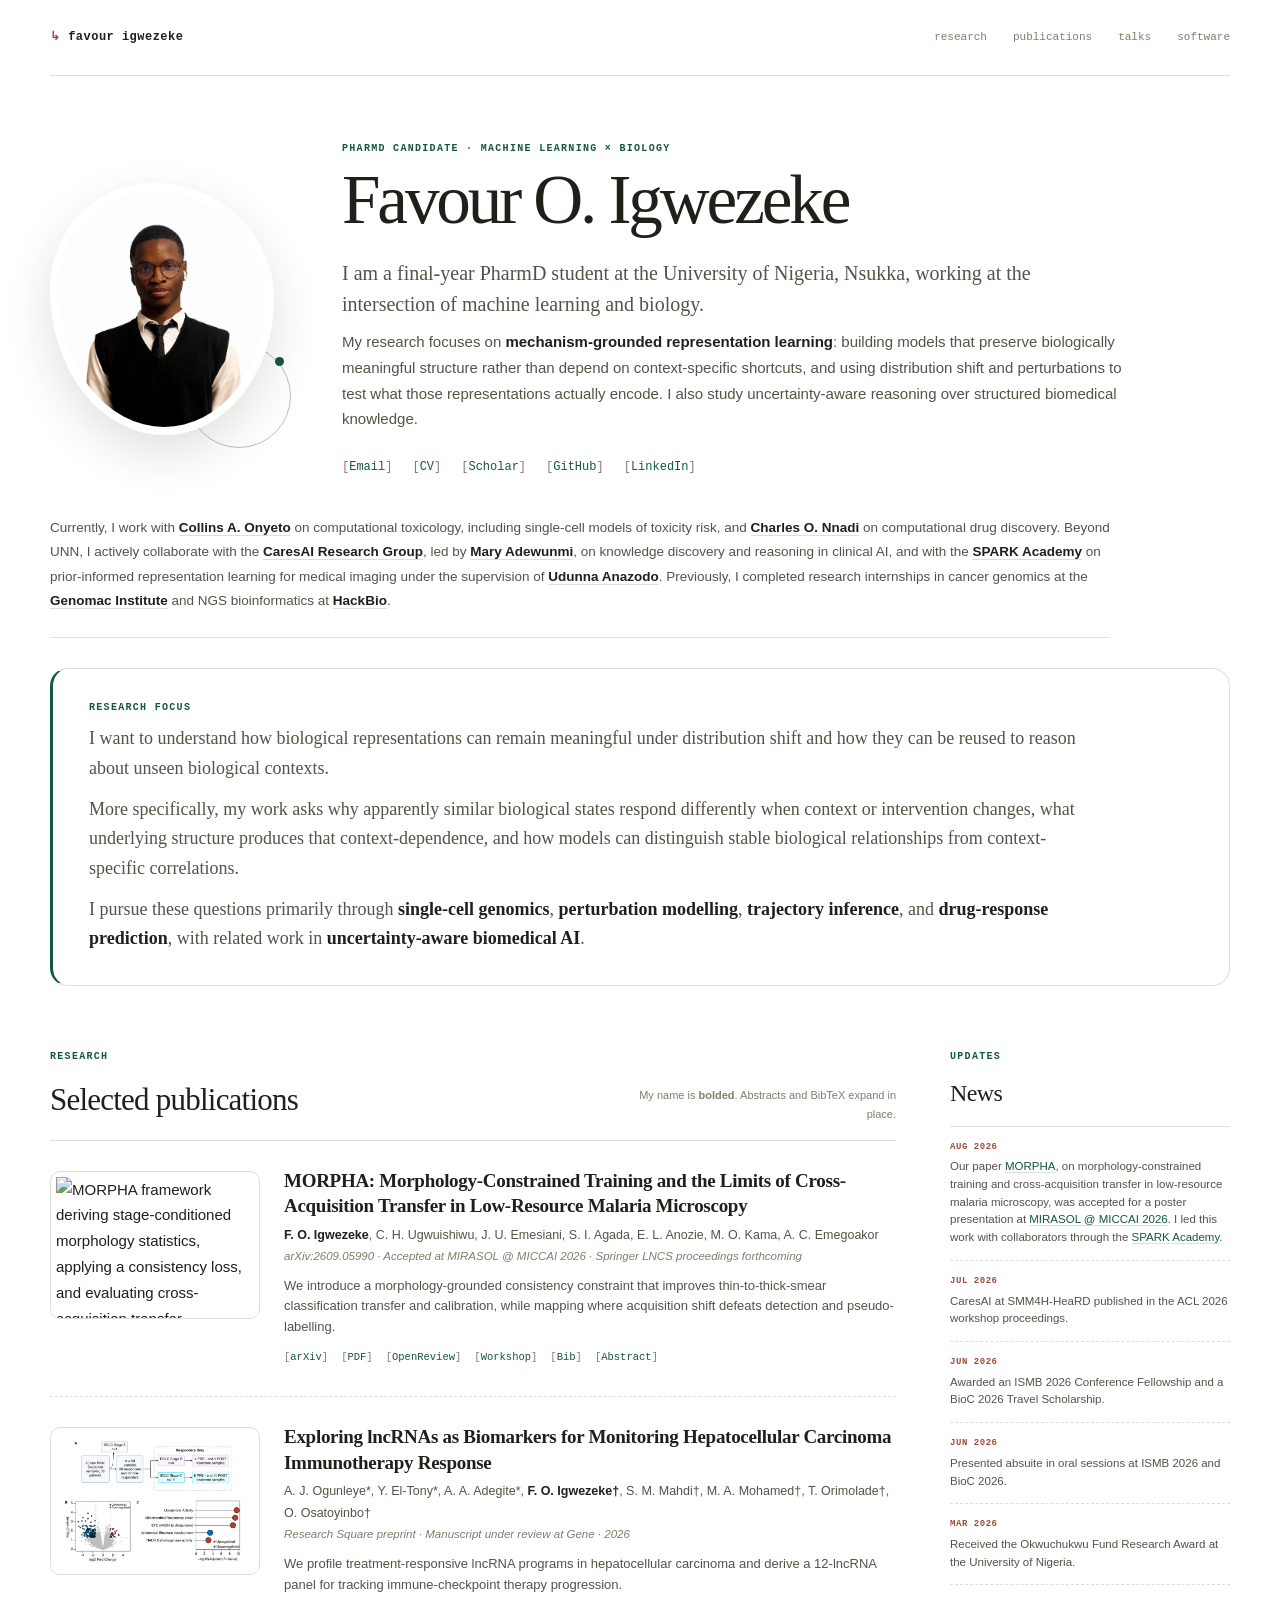
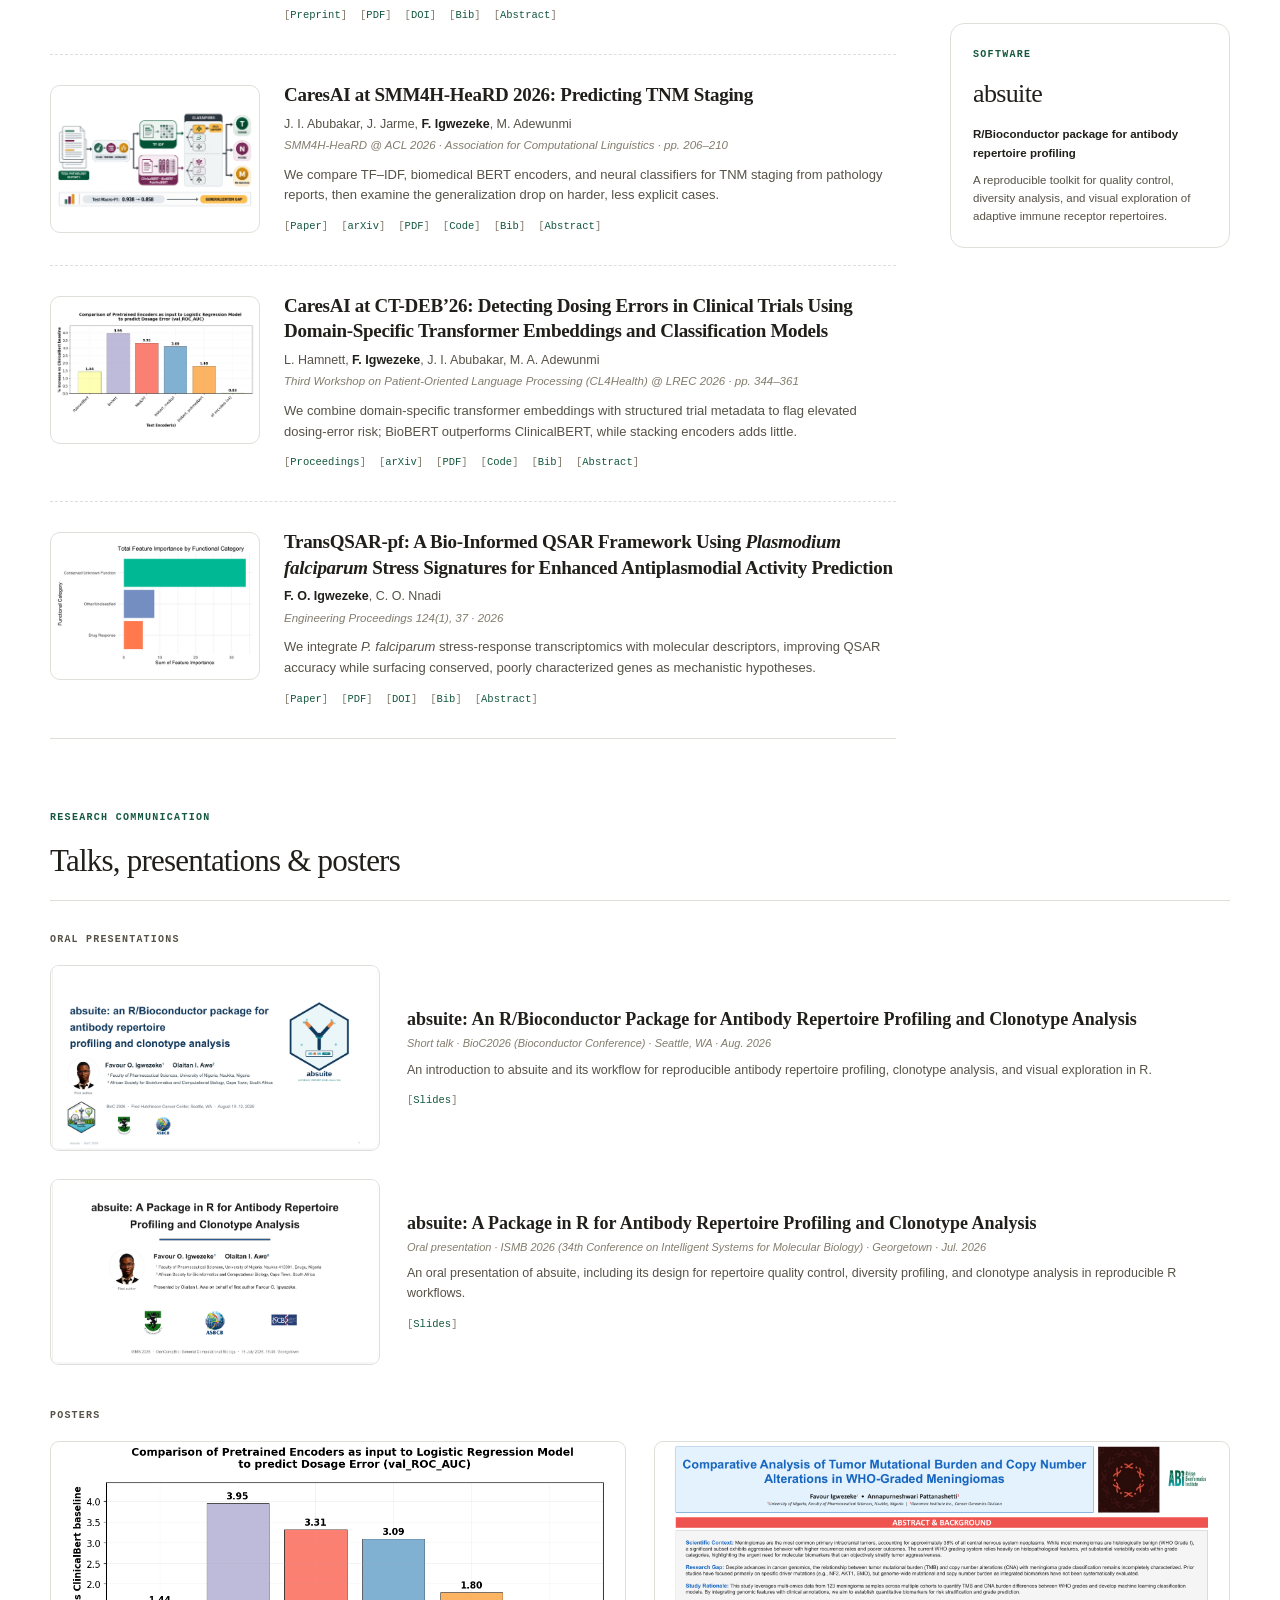
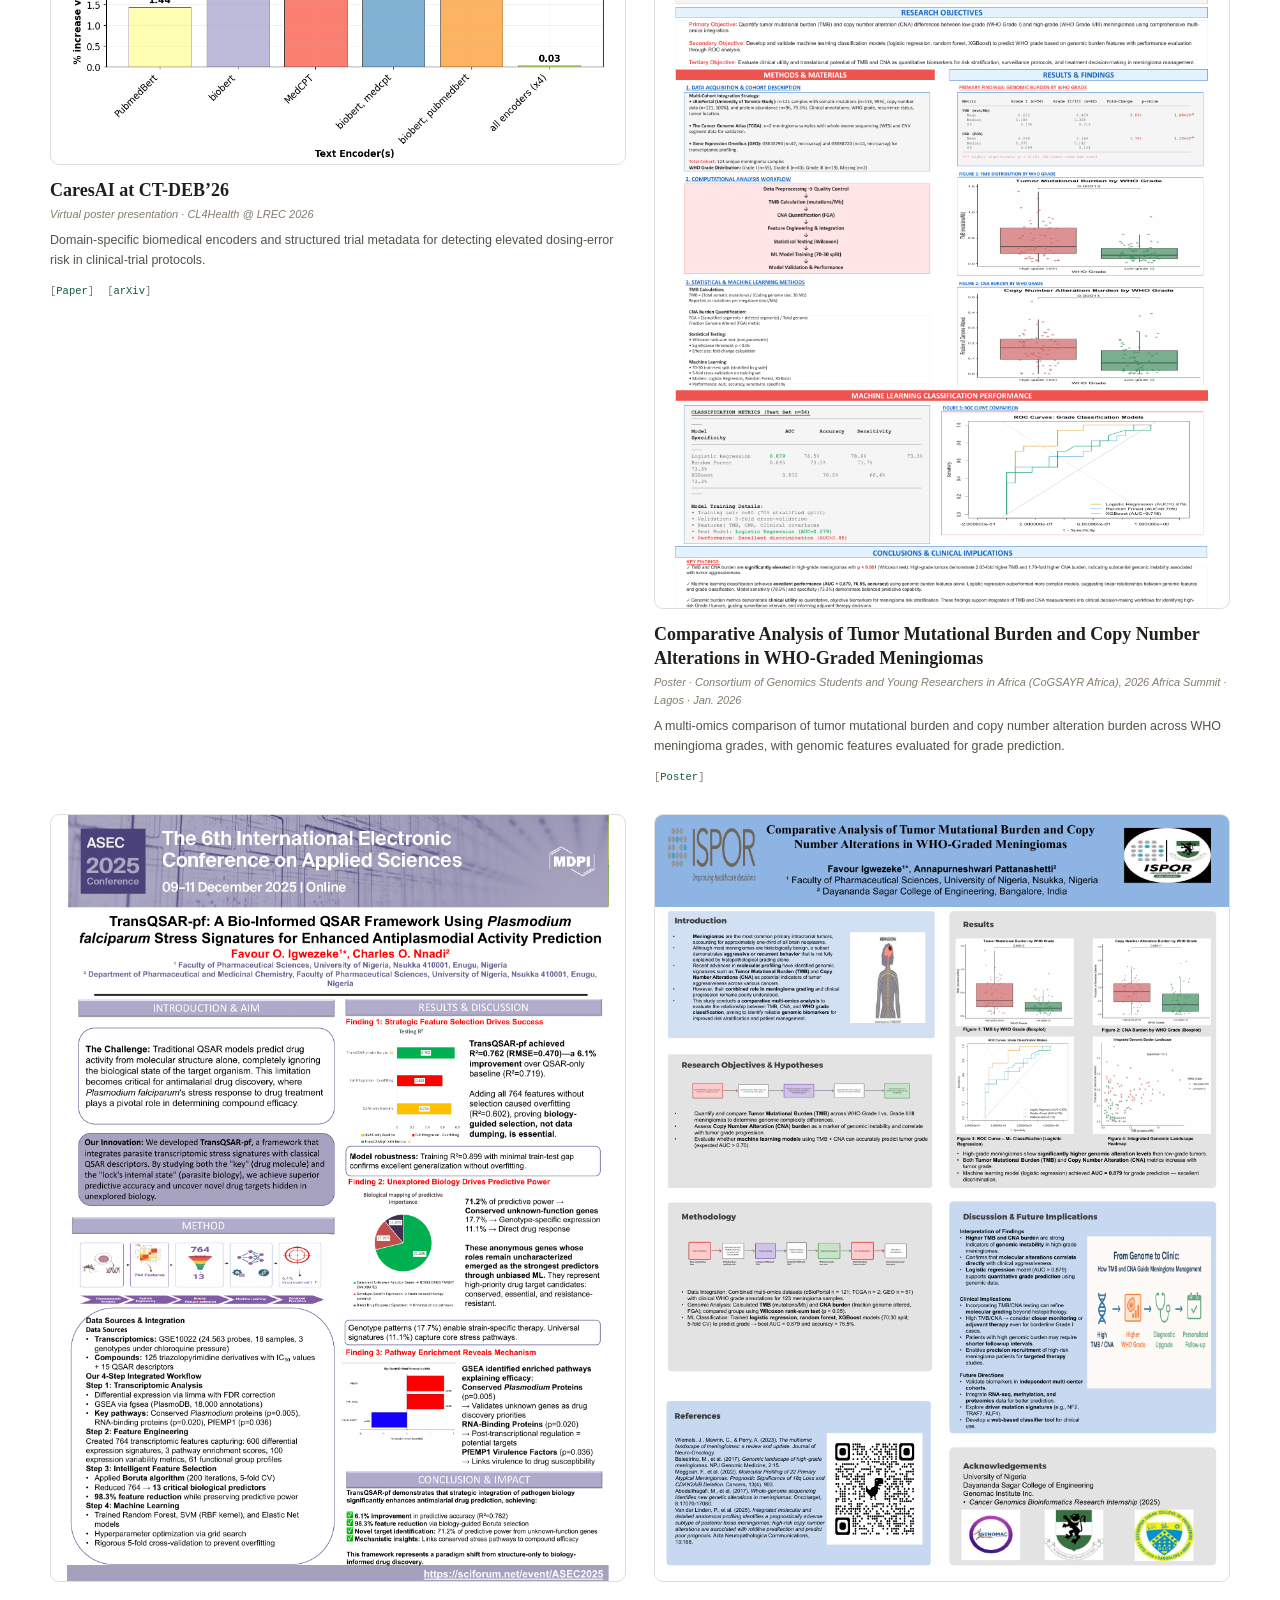
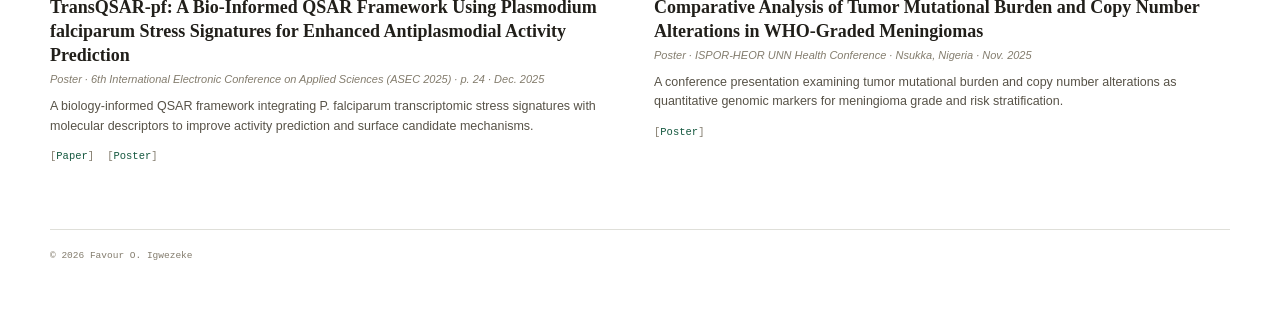
==== commit 559d2d3f: "Add new publications and remove outdated entry Added two new publications with details and links, wh" ====
--- a/index.html
+++ b/index.html
@@ -12,6 +12,25 @@
     <meta
       name="keywords"
       content="Favour Igwezeke, computational biology, biomedical AI, single-cell genomics, representation learning"
+    >
+    <meta name="theme-color" content="#ffffff">
+    <link rel="icon" href="favicon.ico" sizes="any">
+    <link
+      rel="icon"
+      type="image/png"
+      sizes="32x32"
+      href="images/favicon-profile-32.png"
+    >
+    <link
+      rel="icon"
+      type="image/png"
+      sizes="192x192"
+      href="images/favicon-profile-192.png"
+    >
+    <link
+      rel="apple-touch-icon"
+      sizes="180x180"
+      href="apple-touch-icon.png"
     >
     <link rel="stylesheet" href="stylesheet.css">
   </head>
@@ -172,6 +191,202 @@
             </div>
 
             <div class="publication-list">
+              <article class="publication" id="morpha">
+                <div class="publication-visual">
+                  <img
+                    src="images/morpha-framework.png"
+                    alt="MORPHA framework deriving stage-conditioned morphology statistics, applying a consistency loss, and evaluating cross-acquisition transfer"
+                    loading="lazy"
+                  >
+                </div>
+
+                <div class="publication-copy">
+                  <h3>
+                    <a
+                      href="https://arxiv.org/abs/2609.05990"
+                      target="_blank"
+                      rel="noreferrer"
+                    >MORPHA: Morphology-Constrained Training and the Limits of
+                    Cross-Acquisition Transfer in Low-Resource Malaria
+                    Microscopy</a>
+                  </h3>
+                  <p class="authors">
+                    <strong>F. O. Igwezeke</strong>, C. H. Ugwuishiwu,
+                    J. U. Emesiani, S. I. Agada, E. L. Anozie, M. O. Kama,
+                    A. C. Emegoakor
+                  </p>
+                  <p class="venue">
+                    arXiv:2609.05990 · Accepted at MIRASOL @ MICCAI 2026 ·
+                    Springer LNCS proceedings forthcoming
+                  </p>
+                  <p class="contribution">
+                    We introduce a morphology-grounded consistency constraint
+                    that improves thin-to-thick-smear classification transfer
+                    and calibration, while mapping where acquisition shift
+                    defeats detection and pseudo-labelling.
+                  </p>
+
+                  <div class="publication-actions">
+                    <a
+                      href="https://arxiv.org/abs/2609.05990"
+                      target="_blank"
+                      rel="noreferrer"
+                    >arXiv</a>
+                    <a
+                      href="https://arxiv.org/pdf/2609.05990"
+                      target="_blank"
+                      rel="noreferrer"
+                    >PDF</a>
+                    <a
+                      href="https://openreview.net/forum?id=oAEWd7zzCX"
+                      target="_blank"
+                      rel="noreferrer"
+                    >OpenReview</a>
+                    <a
+                      href="https://mirasol.rise-miccai.org/"
+                      target="_blank"
+                      rel="noreferrer"
+                    >Workshop</a>
+
+                    <details>
+                      <summary>Bib</summary>
+                      <div class="detail-panel detail-panel--code">
+                        <p class="detail-label">BibTeX</p>
+                        <pre>@misc{igwezeke2026morpha,
+  title         = {{MORPHA}: Morphology-Constrained Training and the Limits of Cross-Acquisition Transfer in Low-Resource Malaria Microscopy},
+  author        = {Igwezeke, Favour Okechukwu and Ugwuishiwu, Chikodili Helen and Emesiani, Joseph Uzochukwu and Agada, Samuel Ifebuche and Anozie, Ekenechukwu Lilian and Kama, Mary Ofuru and Emegoakor, Adaobi Chiazor},
+  year          = {2026},
+  eprint        = {2609.05990},
+  archivePrefix = {arXiv},
+  primaryClass  = {cs.CV},
+  doi           = {10.48550/arXiv.2609.05990},
+  note          = {Accepted for poster presentation at MIRASOL 2026, a MICCAI 2026 workshop},
+  url           = {https://arxiv.org/abs/2609.05990}
+}</pre>
+                      </div>
+                    </details>
+
+                    <details>
+                      <summary>Abstract</summary>
+                      <div class="detail-panel">
+                        <p class="detail-label">Abstract</p>
+                        <p>
+                          MORPHA encodes stage-conditioned morphology
+                          statistics from BBBC041 as a soft training constraint
+                          and evaluates the same idea across binary
+                          classification, detection, and stage-aware malaria
+                          microscopy under transfer from thin-smear sources to
+                          Lacuna field images from Uganda.
+                        </p>
+                        <p>
+                          For binary classification, the constraint improves
+                          Lacuna F1 from 0.5783 to 0.6992 and reduces
+                          in-distribution calibration error with negligible
+                          source-domain cost. Content-free controls show that
+                          measured morphology contributes to the gain, although
+                          generic confidence regularisers transfer better.
+                          Detection and pseudo-labelling fail across the
+                          acquisition boundary, showing that thin-smear
+                          benchmarks cannot stand in for thick-smear deployment.
+                        </p>
+                      </div>
+                    </details>
+                  </div>
+                </div>
+              </article>
+
+              <article class="publication" id="lncrna-hcc">
+                <div class="publication-visual">
+                  <img
+                    src="images/lncrna-hcc.png"
+                    alt="Workflow and biomarker results for lncRNA monitoring of hepatocellular carcinoma immunotherapy response"
+                    loading="lazy"
+                  >
+                </div>
+
+                <div class="publication-copy">
+                  <h3>
+                    <a
+                      href="https://doi.org/10.21203/rs.3.rs-10483008/v1"
+                      target="_blank"
+                      rel="noreferrer"
+                    >Exploring lncRNAs as Biomarkers for Monitoring
+                    Hepatocellular Carcinoma Immunotherapy Response</a>
+                  </h3>
+                  <p class="authors">
+                    A. J. Ogunleye*, Y. El-Tony*, A. A. Adegite*,
+                    <strong>F. O. Igwezeke†</strong>, S. M. Mahdi†,
+                    M. A. Mohamed†, T. Orimolade†, O. Osatoyinbo†
+                  </p>
+                  <p class="venue">
+                    Research Square preprint · Manuscript under review at
+                    <em>Gene</em> · 2026
+                  </p>
+                  <p class="contribution">
+                    We profile treatment-responsive lncRNA programs in
+                    hepatocellular carcinoma and derive a 12-lncRNA panel for
+                    tracking immune-checkpoint therapy progression.
+                  </p>
+
+                  <div class="publication-actions">
+                    <a
+                      href="https://doi.org/10.21203/rs.3.rs-10483008/v1"
+                      target="_blank"
+                      rel="noreferrer"
+                    >Preprint</a>
+                    <a
+                      href="https://www.researchsquare.com/article/rs-10483008/latest.pdf"
+                      target="_blank"
+                      rel="noreferrer"
+                    >PDF</a>
+                    <a
+                      href="https://doi.org/10.21203/rs.3.rs-10483008/v1"
+                      target="_blank"
+                      rel="noreferrer"
+                    >DOI</a>
+
+                    <details>
+                      <summary>Bib</summary>
+                      <div class="detail-panel detail-panel--code">
+                        <p class="detail-label">BibTeX</p>
+                        <pre>@article{ogunleye2026exploring,
+  title   = {Exploring lncRNAs as Biomarkers for Monitoring Hepatocellular Carcinoma Immunotherapy Response},
+  author  = {Ogunleye, Adewale J. and El-Tony, Yossra and Adegite, Adejuwon A. and Igwezeke, Favour O. and Mahdi, S. M. and Mohamed, M. A. and Orimolade, Tinuoluwanimi and Osatoyinbo, Opemidimeji},
+  journal = {Research Square},
+  year    = {2026},
+  note    = {Preprint; manuscript under review at Gene},
+  doi     = {10.21203/rs.3.rs-10483008/v1},
+  url     = {https://doi.org/10.21203/rs.3.rs-10483008/v1}
+}</pre>
+                      </div>
+                    </details>
+
+                    <details>
+                      <summary>Abstract</summary>
+                      <div class="detail-panel">
+                        <p class="detail-label">Abstract</p>
+                        <p>
+                          Hepatocellular carcinoma is one of the deadliest
+                          malignancies globally, and overall immunotherapy
+                          response rates remain poor. We systematically
+                          investigated long non-coding RNAs in a cohort of HCC
+                          patients treated with nivolumab and ipilimumab
+                          followed by surgical resection.
+                        </p>
+                        <p>
+                          Differentially expressed lncRNAs were identified from
+                          RNA-seq data for 69 tumor samples and interpreted
+                          through a guilt-by-association framework. The analysis
+                          identified stage-specific and treatment-responsive
+                          lncRNAs and produced a 12-lncRNA panel that tracked
+                          immunotherapy progression.
+                        </p>
+                      </div>
+                    </details>
+                  </div>
+                </div>
+              </article>
+
               <article class="publication" id="smm4h-tnm">
                 <div class="publication-visual">
                   <img
@@ -466,98 +681,6 @@
                 </div>
               </article>
 
-              <article class="publication" id="lncrna-hcc">
-                <div class="publication-visual">
-                  <img
-                    src="images/lncrna-hcc.png"
-                    alt="Workflow and biomarker results for lncRNA monitoring of hepatocellular carcinoma immunotherapy response"
-                    loading="lazy"
-                  >
-                </div>
-
-                <div class="publication-copy">
-                  <h3>
-                    <a
-                      href="https://doi.org/10.21203/rs.3.rs-10483008/v1"
-                      target="_blank"
-                      rel="noreferrer"
-                    >Exploring lncRNAs as Biomarkers for Monitoring
-                    Hepatocellular Carcinoma Immunotherapy Response</a>
-                  </h3>
-                  <p class="authors">
-                    A. J. Ogunleye*, Y. El-Tony*, A. A. Adegite*,
-                    <strong>F. O. Igwezeke†</strong>, S. M. Mahdi†,
-                    M. A. Mohamed†, T. Orimolade†, O. Osatoyinbo†
-                  </p>
-                  <p class="venue">
-                    Research Square preprint · Manuscript under review at
-                    <em>Gene</em> · 2026
-                  </p>
-                  <p class="contribution">
-                    We profile treatment-responsive lncRNA programs in
-                    hepatocellular carcinoma and derive a 12-lncRNA panel for
-                    tracking immune-checkpoint therapy progression.
-                  </p>
-
-                  <div class="publication-actions">
-                    <a
-                      href="https://doi.org/10.21203/rs.3.rs-10483008/v1"
-                      target="_blank"
-                      rel="noreferrer"
-                    >Preprint</a>
-                    <a
-                      href="https://www.researchsquare.com/article/rs-10483008/latest.pdf"
-                      target="_blank"
-                      rel="noreferrer"
-                    >PDF</a>
-                    <a
-                      href="https://doi.org/10.21203/rs.3.rs-10483008/v1"
-                      target="_blank"
-                      rel="noreferrer"
-                    >DOI</a>
-
-                    <details>
-                      <summary>Bib</summary>
-                      <div class="detail-panel detail-panel--code">
-                        <p class="detail-label">BibTeX</p>
-                        <pre>@article{ogunleye2026exploring,
-  title   = {Exploring lncRNAs as Biomarkers for Monitoring Hepatocellular Carcinoma Immunotherapy Response},
-  author  = {Ogunleye, Adewale J. and El-Tony, Yossra and Adegite, Adejuwon A. and Igwezeke, Favour O. and Mahdi, S. M. and Mohamed, M. A. and Orimolade, Tinuoluwanimi and Osatoyinbo, Opemidimeji},
-  journal = {Research Square},
-  year    = {2026},
-  note    = {Preprint; manuscript under review at Gene},
-  doi     = {10.21203/rs.3.rs-10483008/v1},
-  url     = {https://doi.org/10.21203/rs.3.rs-10483008/v1}
-}</pre>
-                      </div>
-                    </details>
-
-                    <details>
-                      <summary>Abstract</summary>
-                      <div class="detail-panel">
-                        <p class="detail-label">Abstract</p>
-                        <p>
-                          Hepatocellular carcinoma is one of the deadliest
-                          malignancies globally, and overall immunotherapy
-                          response rates remain poor. We systematically
-                          investigated long non-coding RNAs in a cohort of HCC
-                          patients treated with nivolumab and ipilimumab
-                          followed by surgical resection.
-                        </p>
-                        <p>
-                          Differentially expressed lncRNAs were identified from
-                          RNA-seq data for 69 tumor samples and interpreted
-                          through a guilt-by-association framework. The analysis
-                          identified stage-specific and treatment-responsive
-                          lncRNAs and produced a 12-lncRNA panel that tracked
-                          immunotherapy progression.
-                        </p>
-                      </div>
-                    </details>
-                  </div>
-                </div>
-              </article>
-
               <!-- Intentionally hidden until public:
               Deep Learning-Based Behavioural Analysis of Anxiolytic-Like
               Activity of Indigofera bracteolata Methanol Stem Extract in
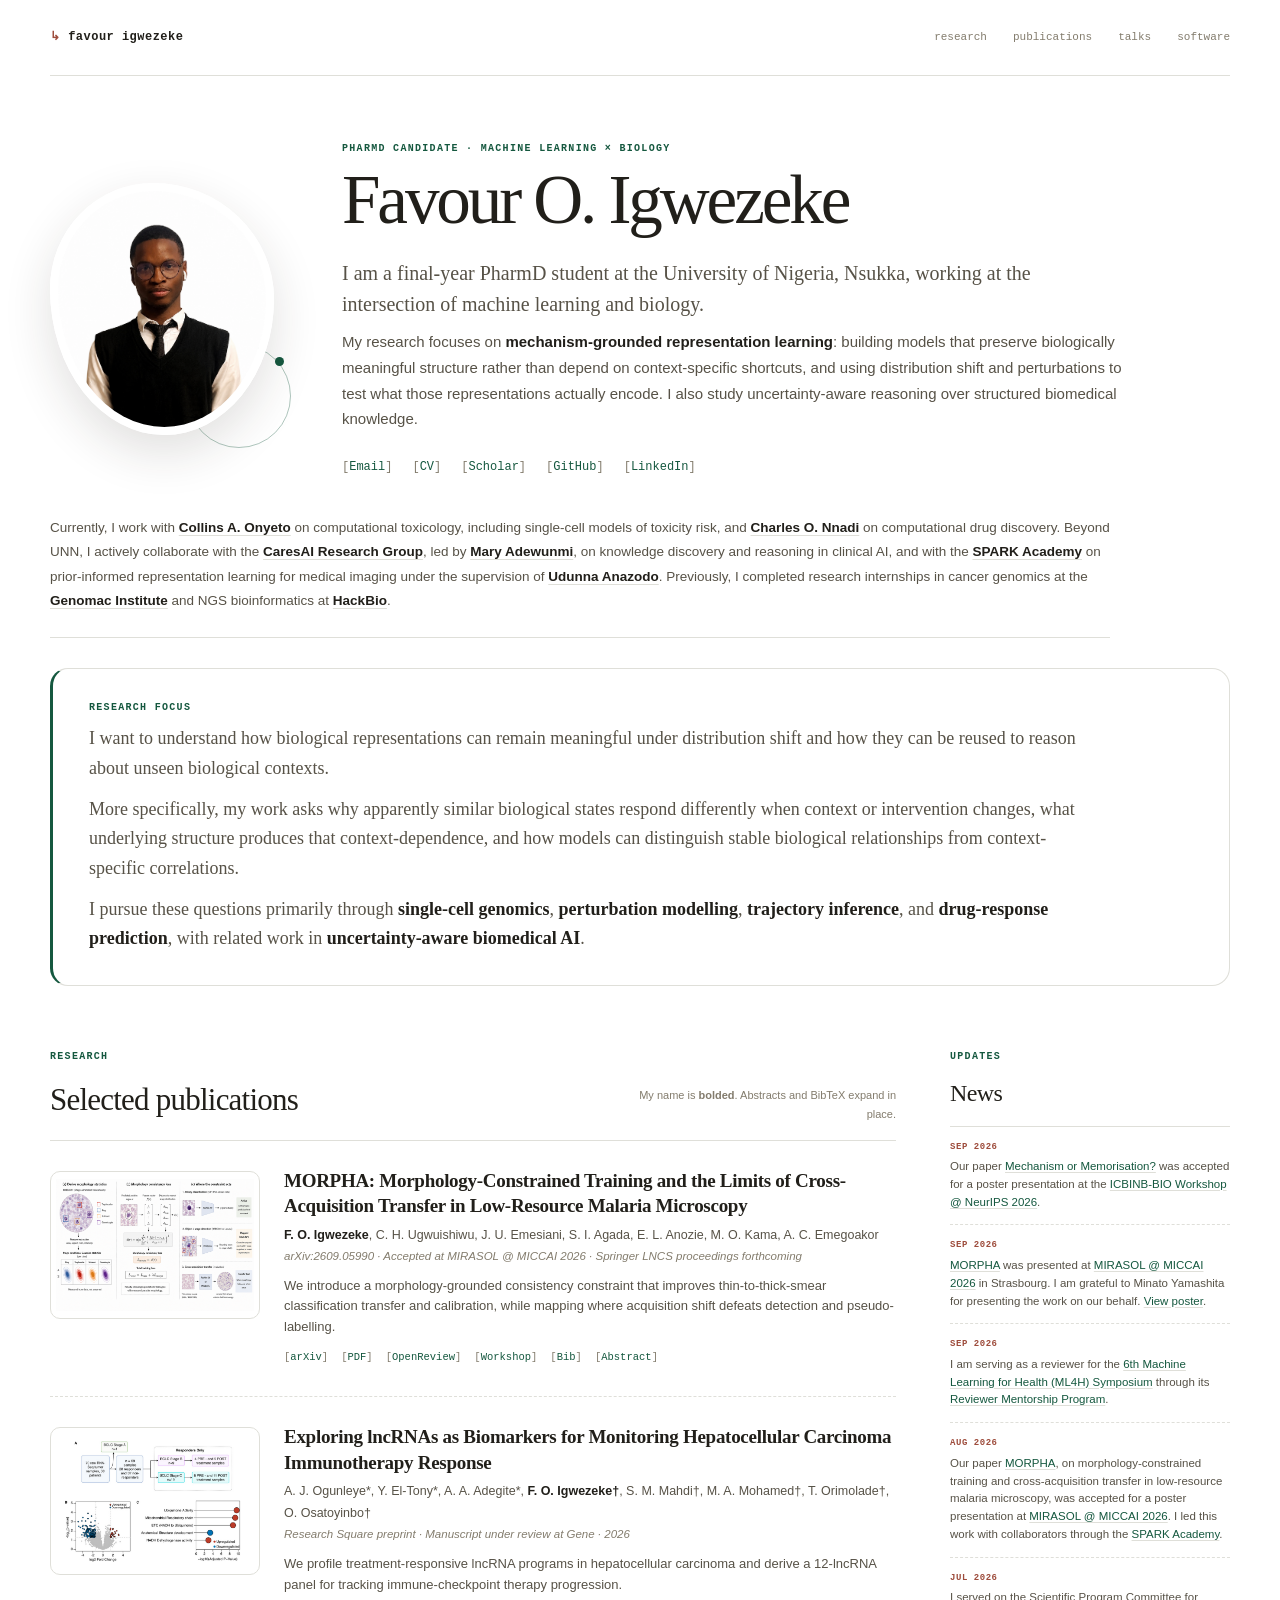
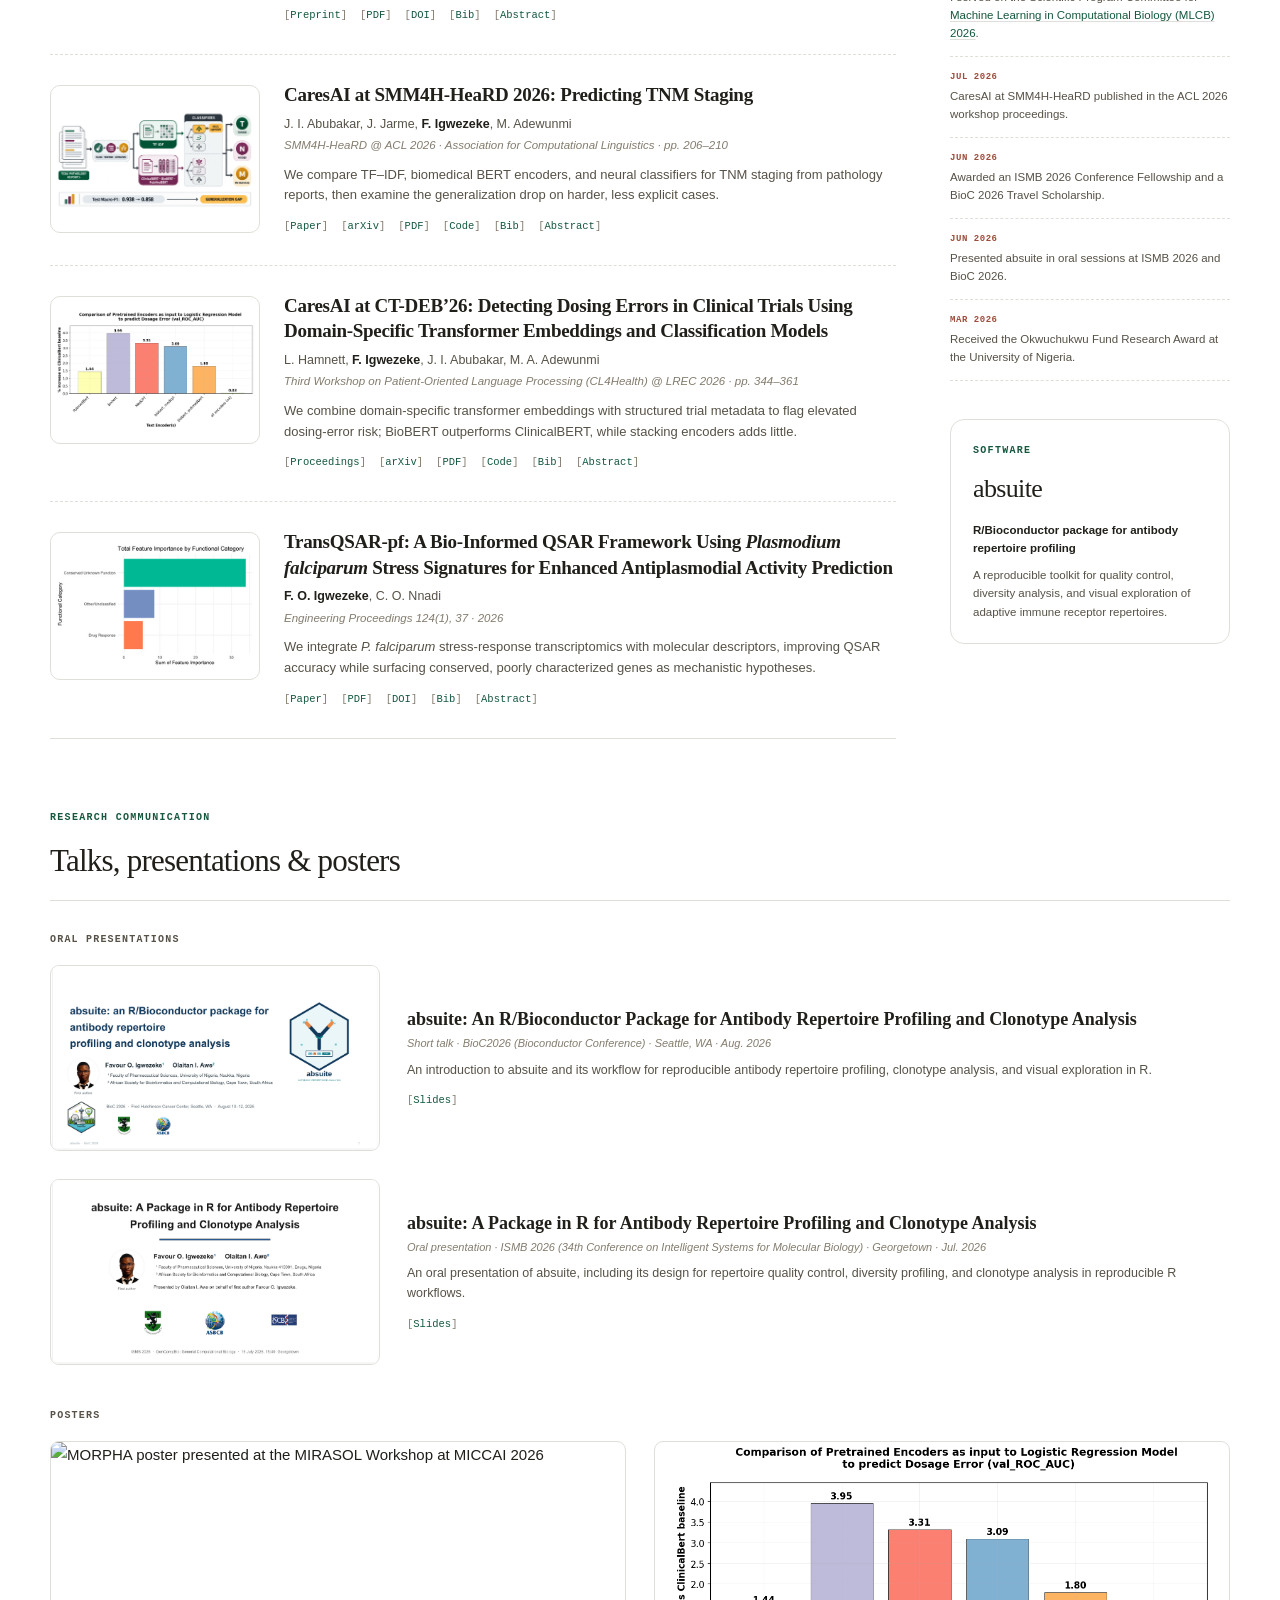
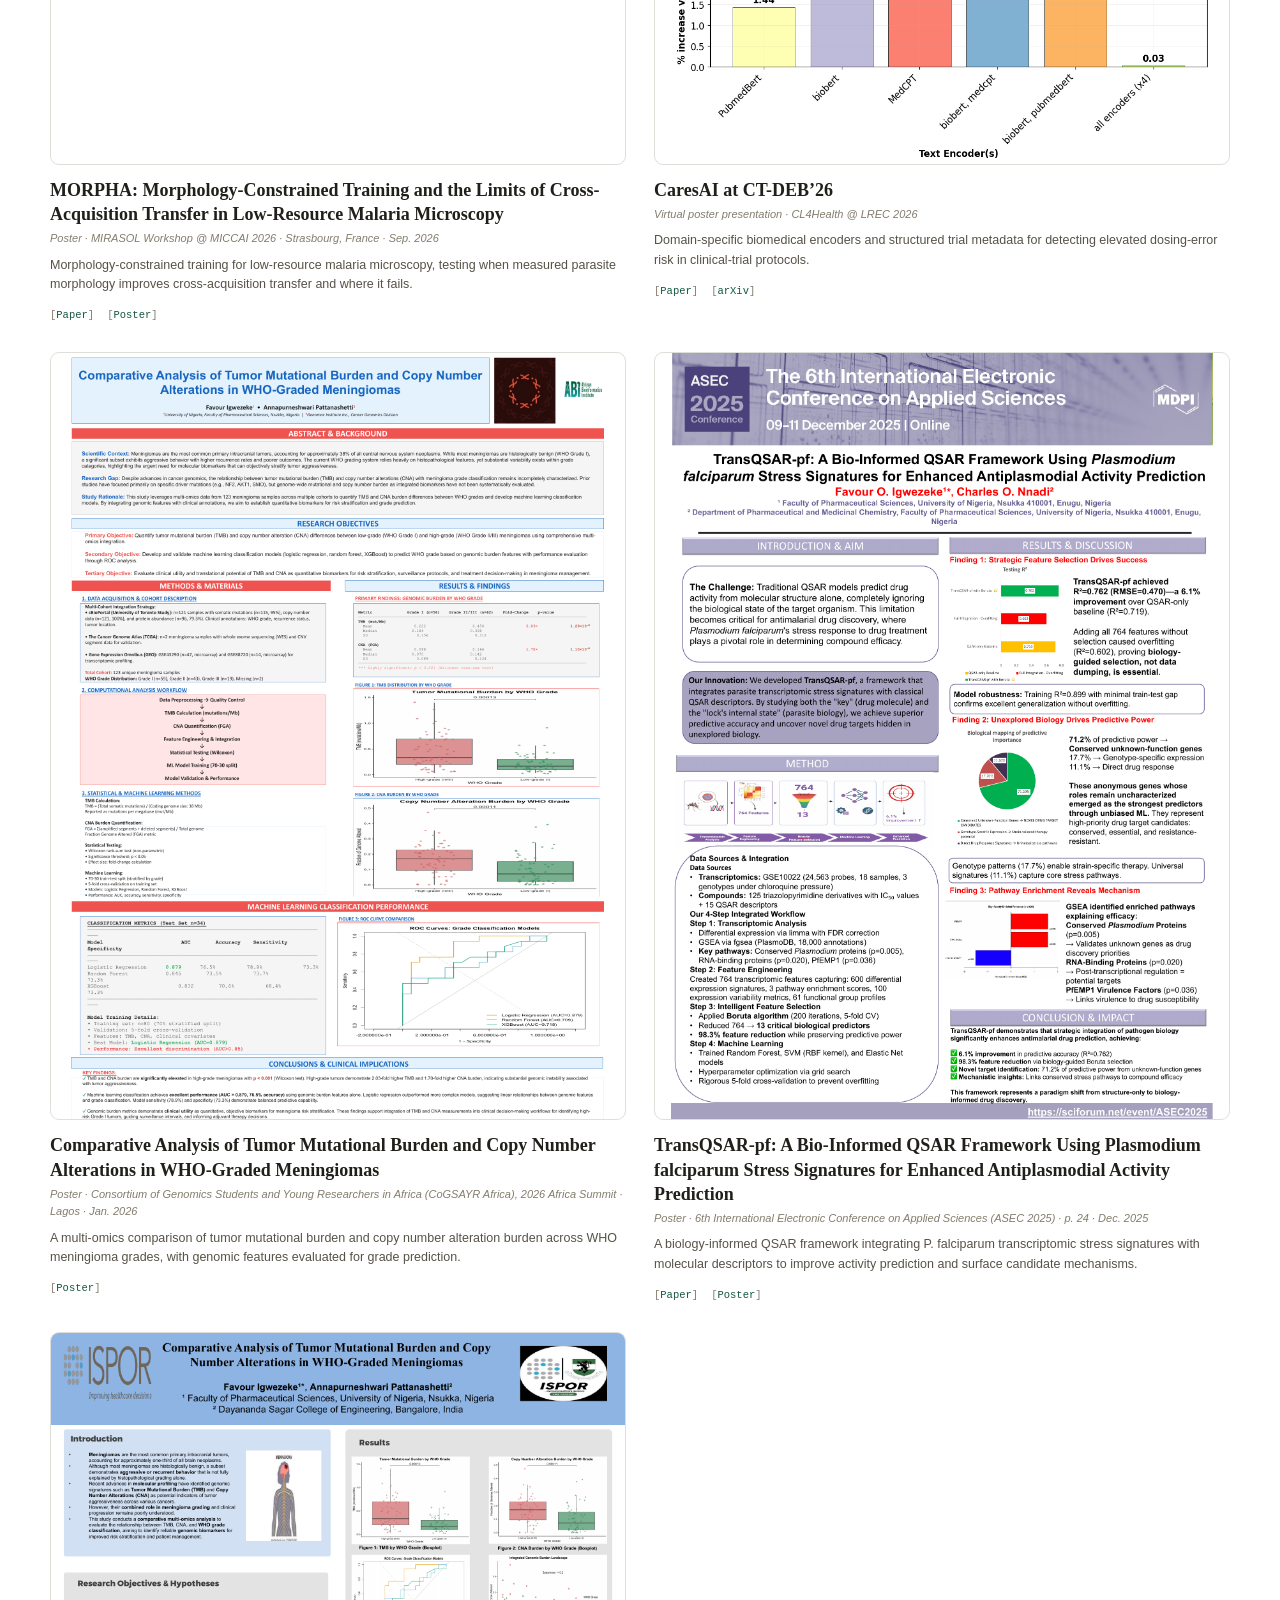
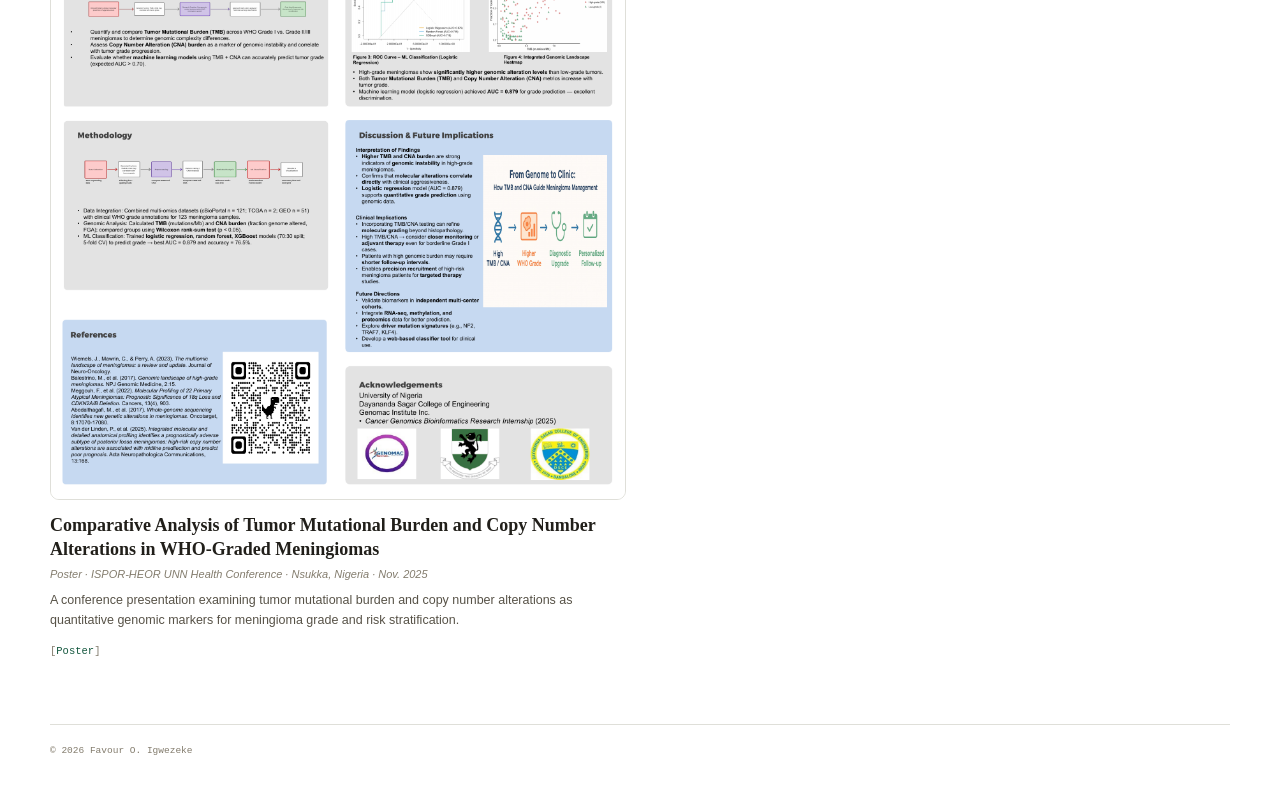
==== commit dc2e419a: "Add files via upload" ====
--- a/index.html
+++ b/index.html
@@ -700,6 +700,61 @@
               </div>
               <div class="news-list">
                 <article>
+                  <time datetime="2026-09">Sep 2026</time>
+                  <p>
+                    Our paper
+                    <a
+                      href="https://openreview.net/forum?id=RLeRWk6H7J"
+                      target="_blank"
+                      rel="noreferrer"
+                    >Mechanism or Memorisation?</a> was accepted for a poster
+                    presentation at the
+                    <a
+                      href="https://icbinb-bio.github.io/"
+                      target="_blank"
+                      rel="noreferrer"
+                    >ICBINB-BIO Workshop @ NeurIPS 2026</a>.
+                  </p>
+                </article>
+                <article>
+                  <time datetime="2026-09">Sep 2026</time>
+                  <p>
+                    <a
+                      href="https://openreview.net/forum?id=oAEWd7zzCX"
+                      target="_blank"
+                      rel="noreferrer"
+                    >MORPHA</a> was presented at
+                    <a
+                      href="https://mirasol.rise-miccai.org/"
+                      target="_blank"
+                      rel="noreferrer"
+                    >MIRASOL @ MICCAI 2026</a> in Strasbourg. I am grateful to
+                    Minato Yamashita for presenting the work on our behalf.
+                    <a
+                      href="data/MORPHA_MIRASOL_2026_Poster.pdf"
+                      target="_blank"
+                      rel="noreferrer"
+                    >View poster</a>.
+                  </p>
+                </article>
+                <article>
+                  <time datetime="2026-09">Sep 2026</time>
+                  <p>
+                    I am serving as a reviewer for the
+                    <a
+                      href="https://ml4h.ahli.cc/"
+                      target="_blank"
+                      rel="noreferrer"
+                    >6th Machine Learning for Health (ML4H) Symposium</a>
+                    through its
+                    <a
+                      href="https://ml4h.ahli.cc/submit/mentorship-programs/"
+                      target="_blank"
+                      rel="noreferrer"
+                    >Reviewer Mentorship Program</a>.
+                  </p>
+                </article>
+                <article>
                   <time datetime="2026-08">Aug 2026</time>
                   <p>
                     Our paper
@@ -721,6 +776,17 @@
                       target="_blank"
                       rel="noreferrer"
                     >SPARK Academy</a>.
+                  </p>
+                </article>
+                <article>
+                  <time datetime="2026-07">Jul 2026</time>
+                  <p>
+                    I served on the Scientific Program Committee for
+                    <a
+                      href="https://www.mlcb.org/"
+                      target="_blank"
+                      rel="noreferrer"
+                    >Machine Learning in Computational Biology (MLCB) 2026</a>.
                   </p>
                 </article>
                 <article>
@@ -850,6 +916,40 @@
           <div class="communication-group" id="posters">
             <h3>Posters</h3>
             <div class="communication-grid">
+              <article class="communication-card" id="morpha-mirasol-2026-poster">
+                <div class="communication-visual">
+                  <img
+                    src="images/morpha-mirasol-2026-poster.jpg"
+                    alt="MORPHA poster presented at the MIRASOL Workshop at MICCAI 2026"
+                    loading="lazy"
+                  >
+                </div>
+                <div class="communication-copy">
+                  <h4>MORPHA: Morphology-Constrained Training and the Limits of Cross-Acquisition Transfer in Low-Resource Malaria Microscopy</h4>
+                  <p class="communication-venue">
+                    Poster · MIRASOL Workshop @ MICCAI 2026 · Strasbourg,
+                    France · Sep. 2026
+                  </p>
+                  <p>
+                    Morphology-constrained training for low-resource malaria
+                    microscopy, testing when measured parasite morphology
+                    improves cross-acquisition transfer and where it fails.
+                  </p>
+                  <div class="communication-links">
+                    <a
+                      href="https://arxiv.org/abs/2609.05990"
+                      target="_blank"
+                      rel="noreferrer"
+                    >Paper</a>
+                    <a
+                      href="data/MORPHA_MIRASOL_2026_Poster.pdf"
+                      target="_blank"
+                      rel="noreferrer"
+                    >Poster</a>
+                  </div>
+                </div>
+              </article>
+
               <article class="communication-card" id="ct-deb-poster">
                 <div class="communication-visual">
                   <img
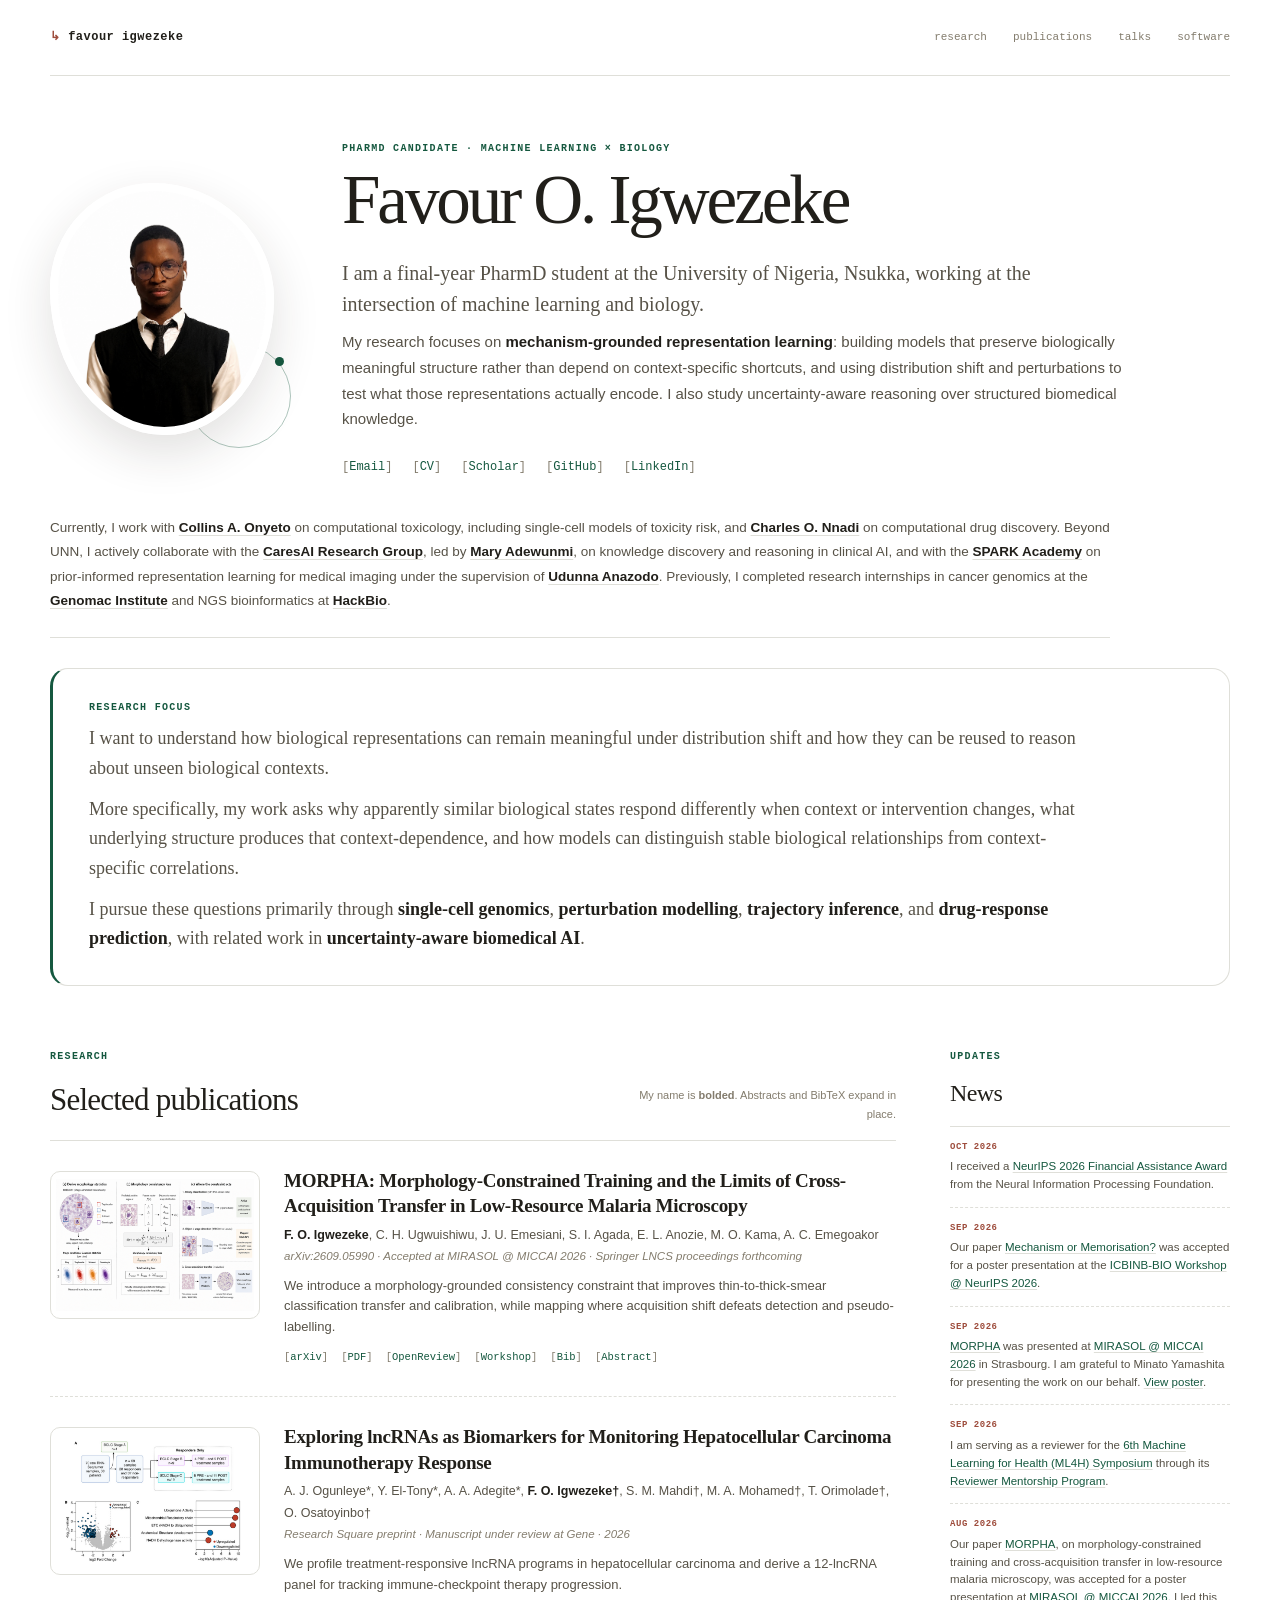
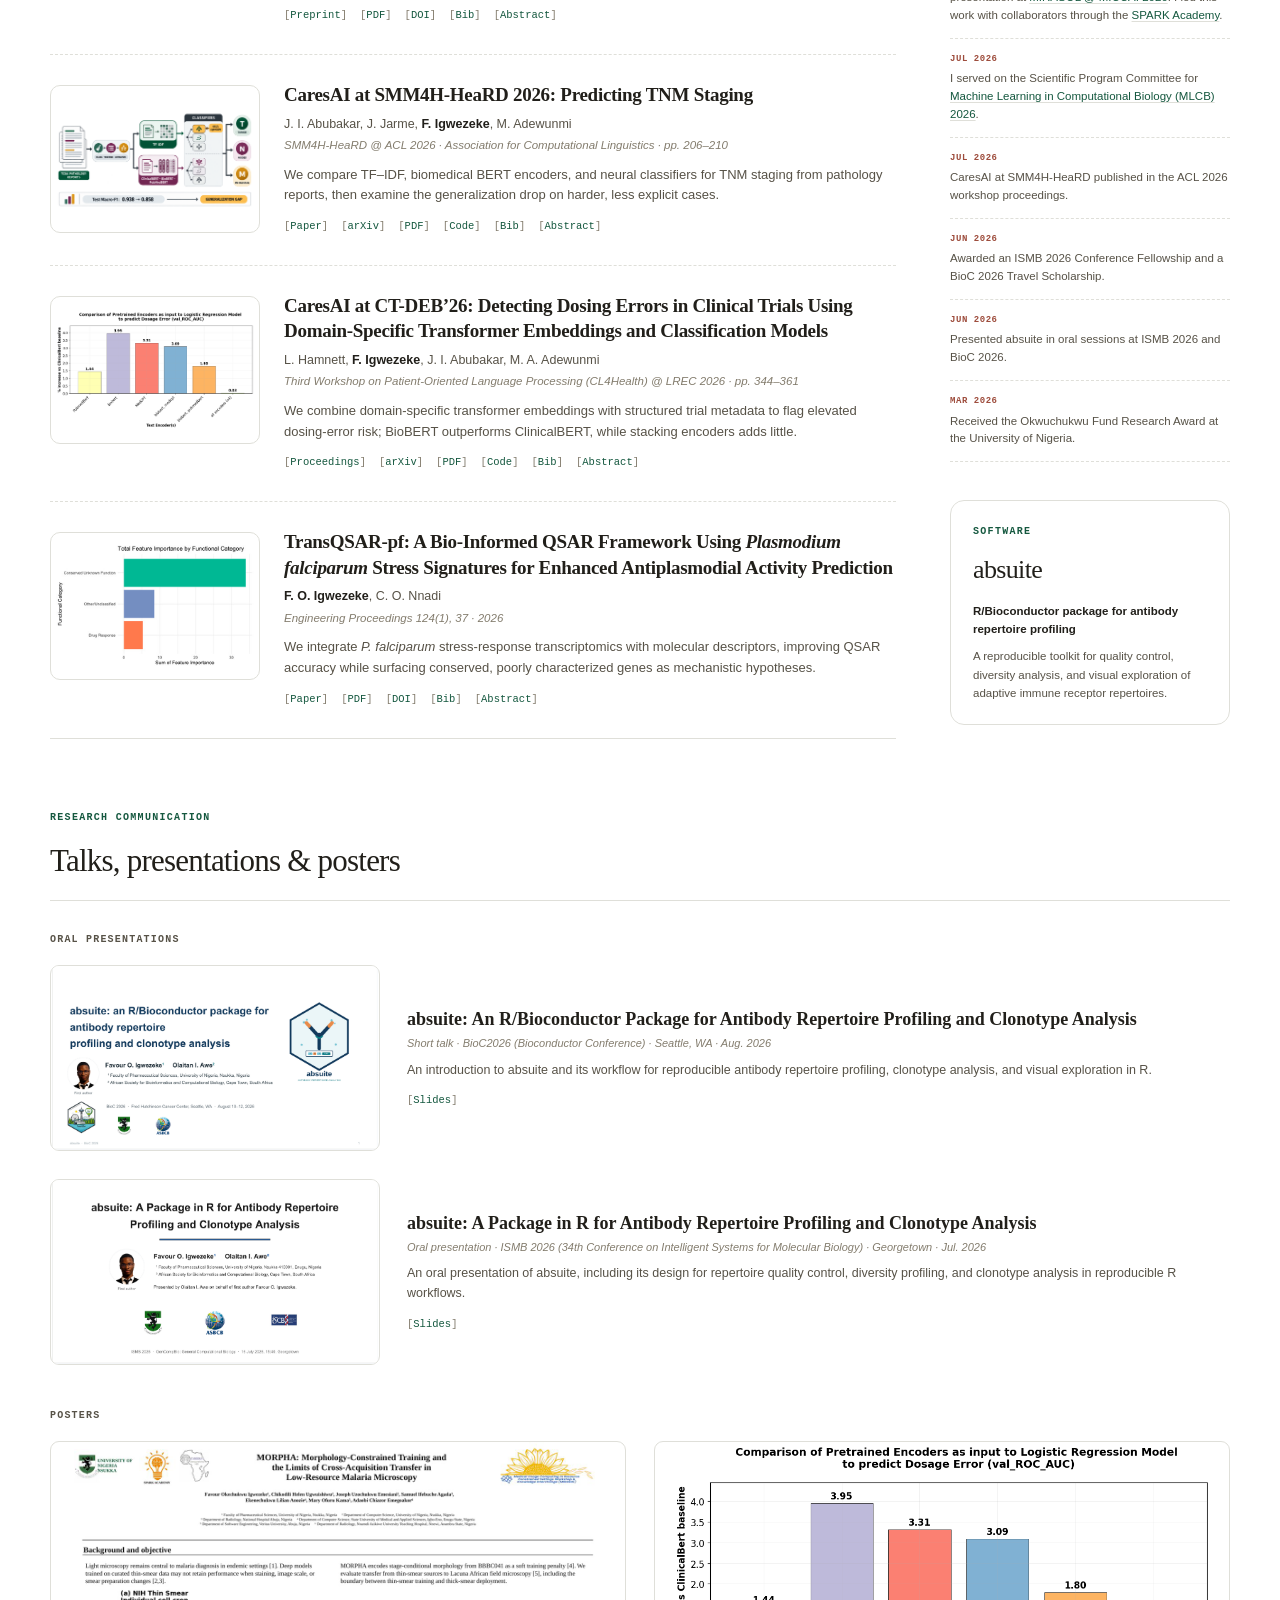
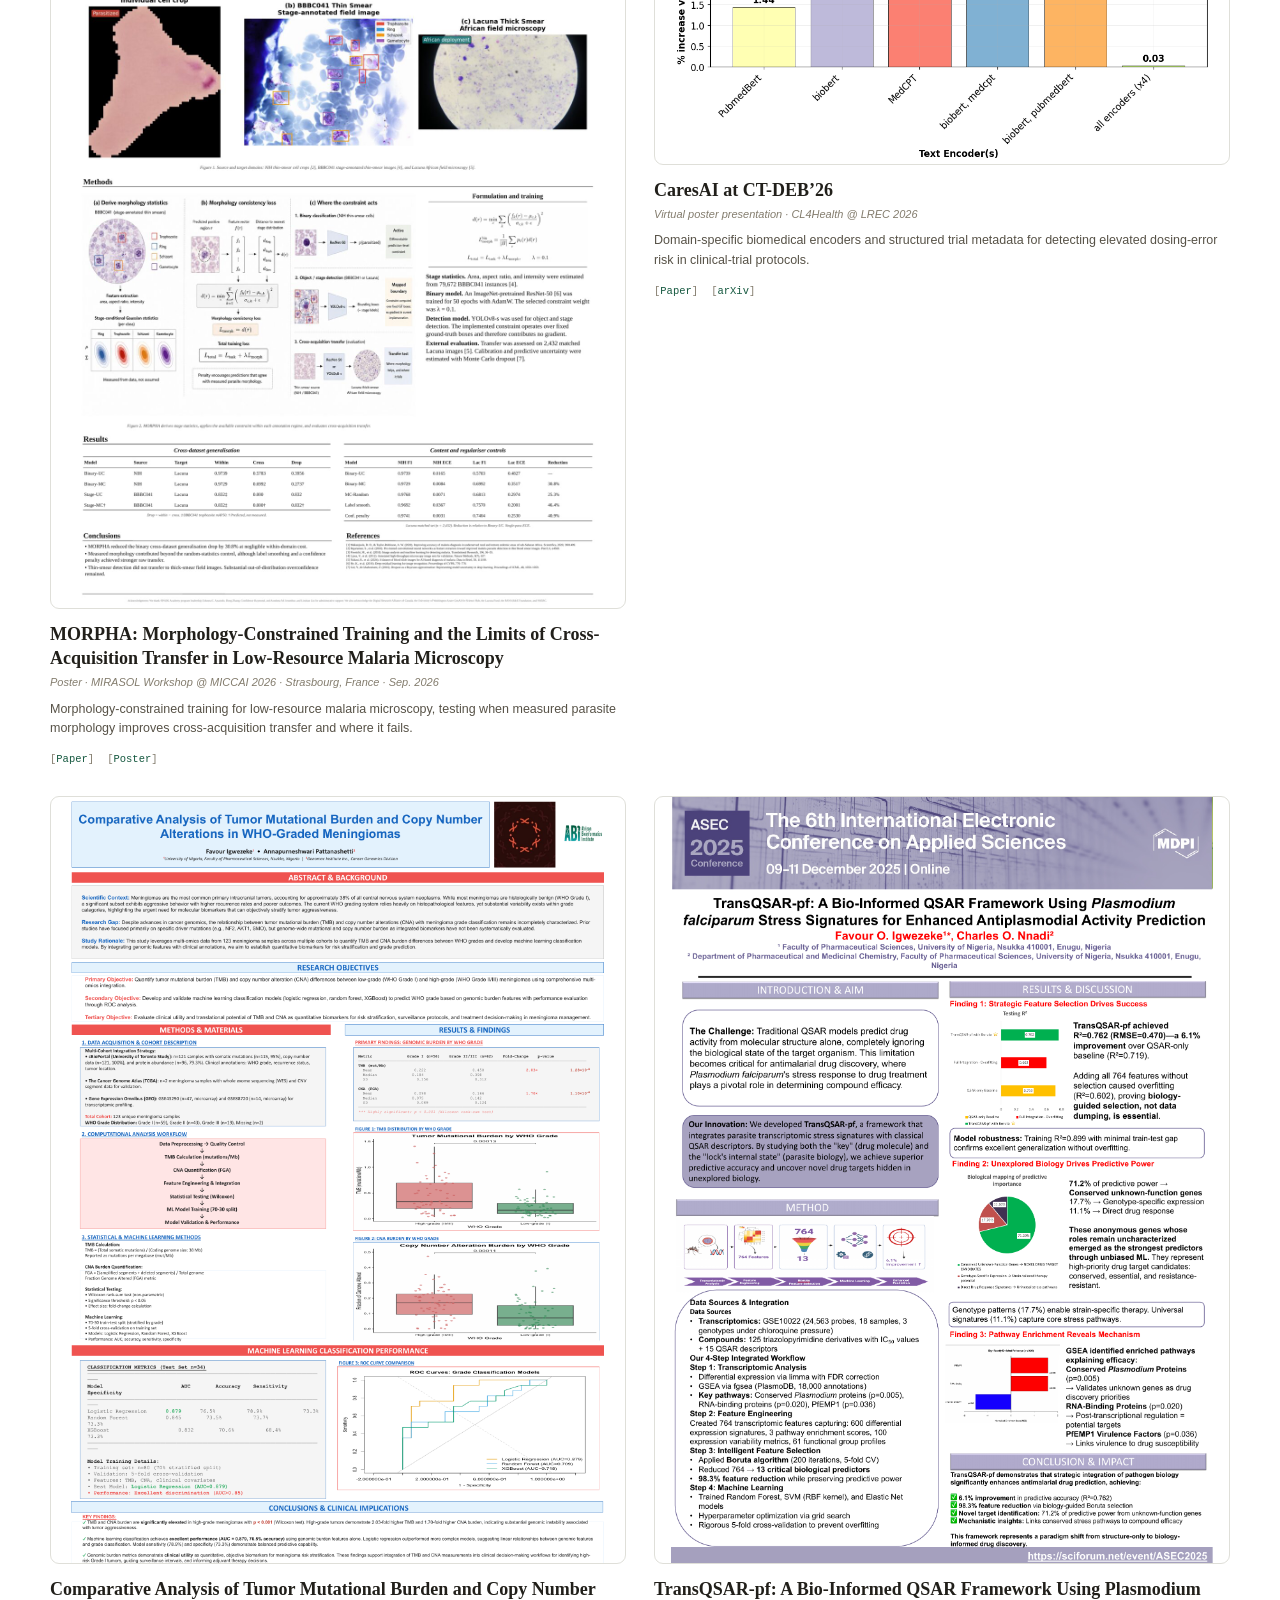
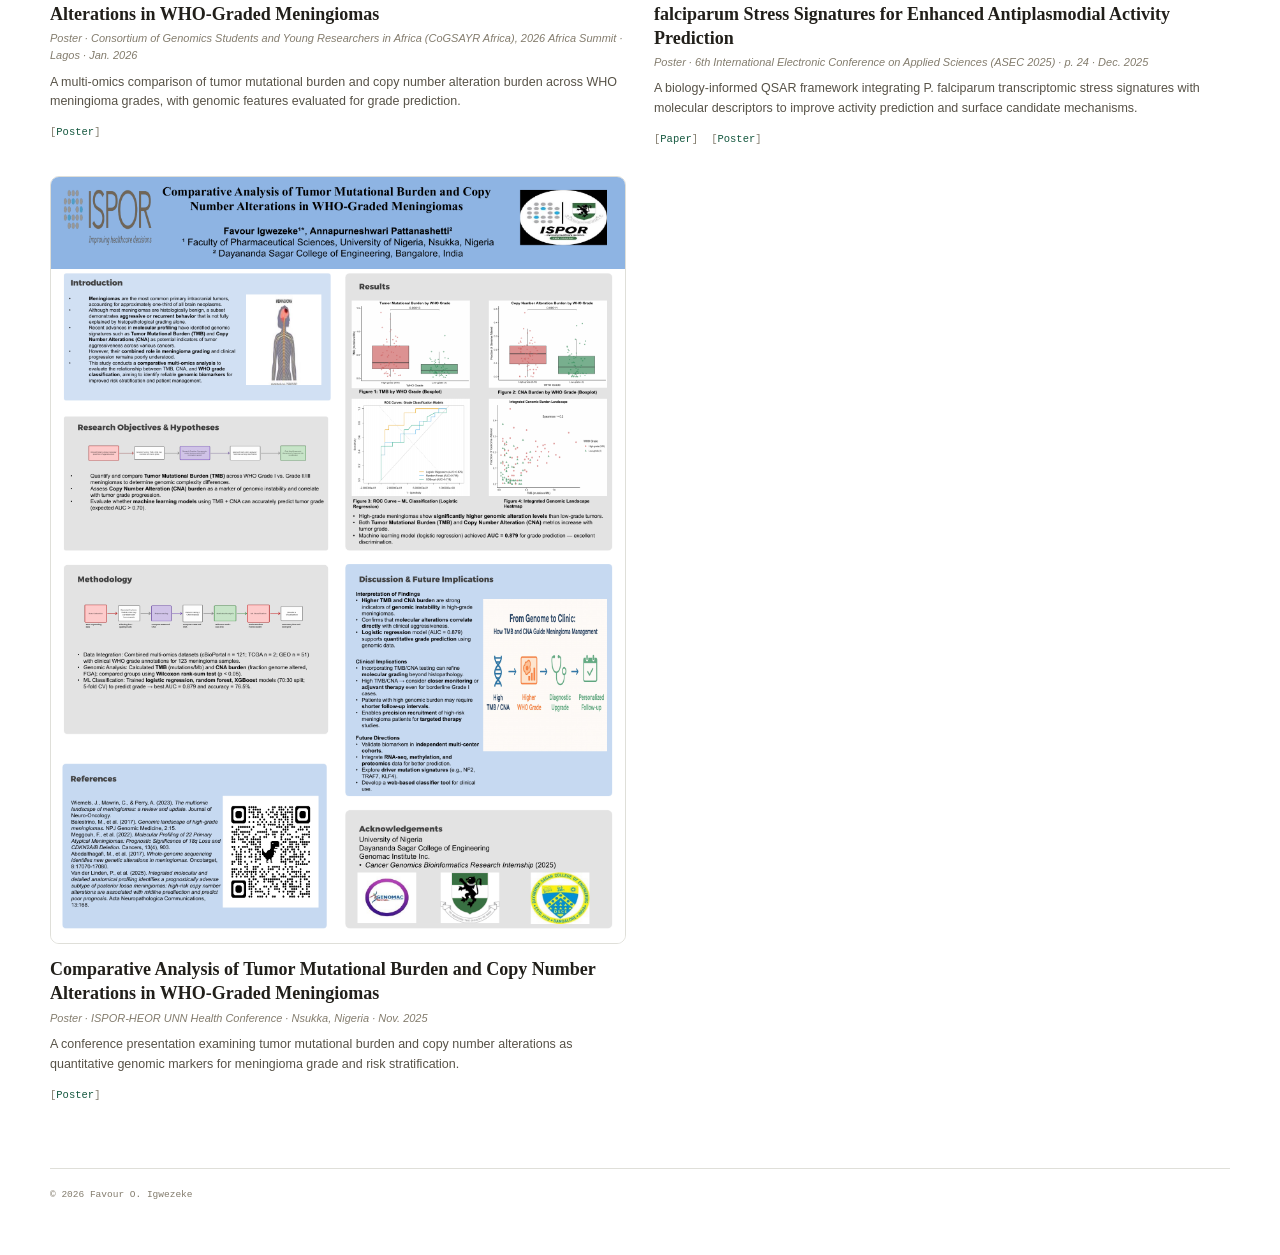
==== commit e740150d: "Add news article for NeurIPS 2026 award Added a news article about the NeurIPS 2026 Financial Assist" ====
--- a/index.html
+++ b/index.html
@@ -699,6 +699,18 @@
                 <h2>News</h2>
               </div>
               <div class="news-list">
+               <article>
+                  <time datetime="2026-10">Oct 2026</time>
+                  <p>
+                    I received a
+                    <a
+                      href="https://neurips.cc/Conferences/2026/FinancialAssistance"
+                      target="_blank"
+                      rel="noreferrer"
+                    >NeurIPS 2026 Financial Assistance Award</a>
+                    from the Neural Information Processing Foundation.
+                  </p>
+                </article>
                 <article>
                   <time datetime="2026-09">Sep 2026</time>
                   <p>
--- a/stylesheet.css
+++ b/stylesheet.css
@@ -667,6 +667,7 @@
   padding: 0;
 }
 
+#morpha-mirasol-2026-poster .communication-visual,
 #meningioma-cogsayr-2026-poster .communication-visual,
 #transqsar-poster .communication-visual,
 #meningioma-ispor-2025-poster .communication-visual {
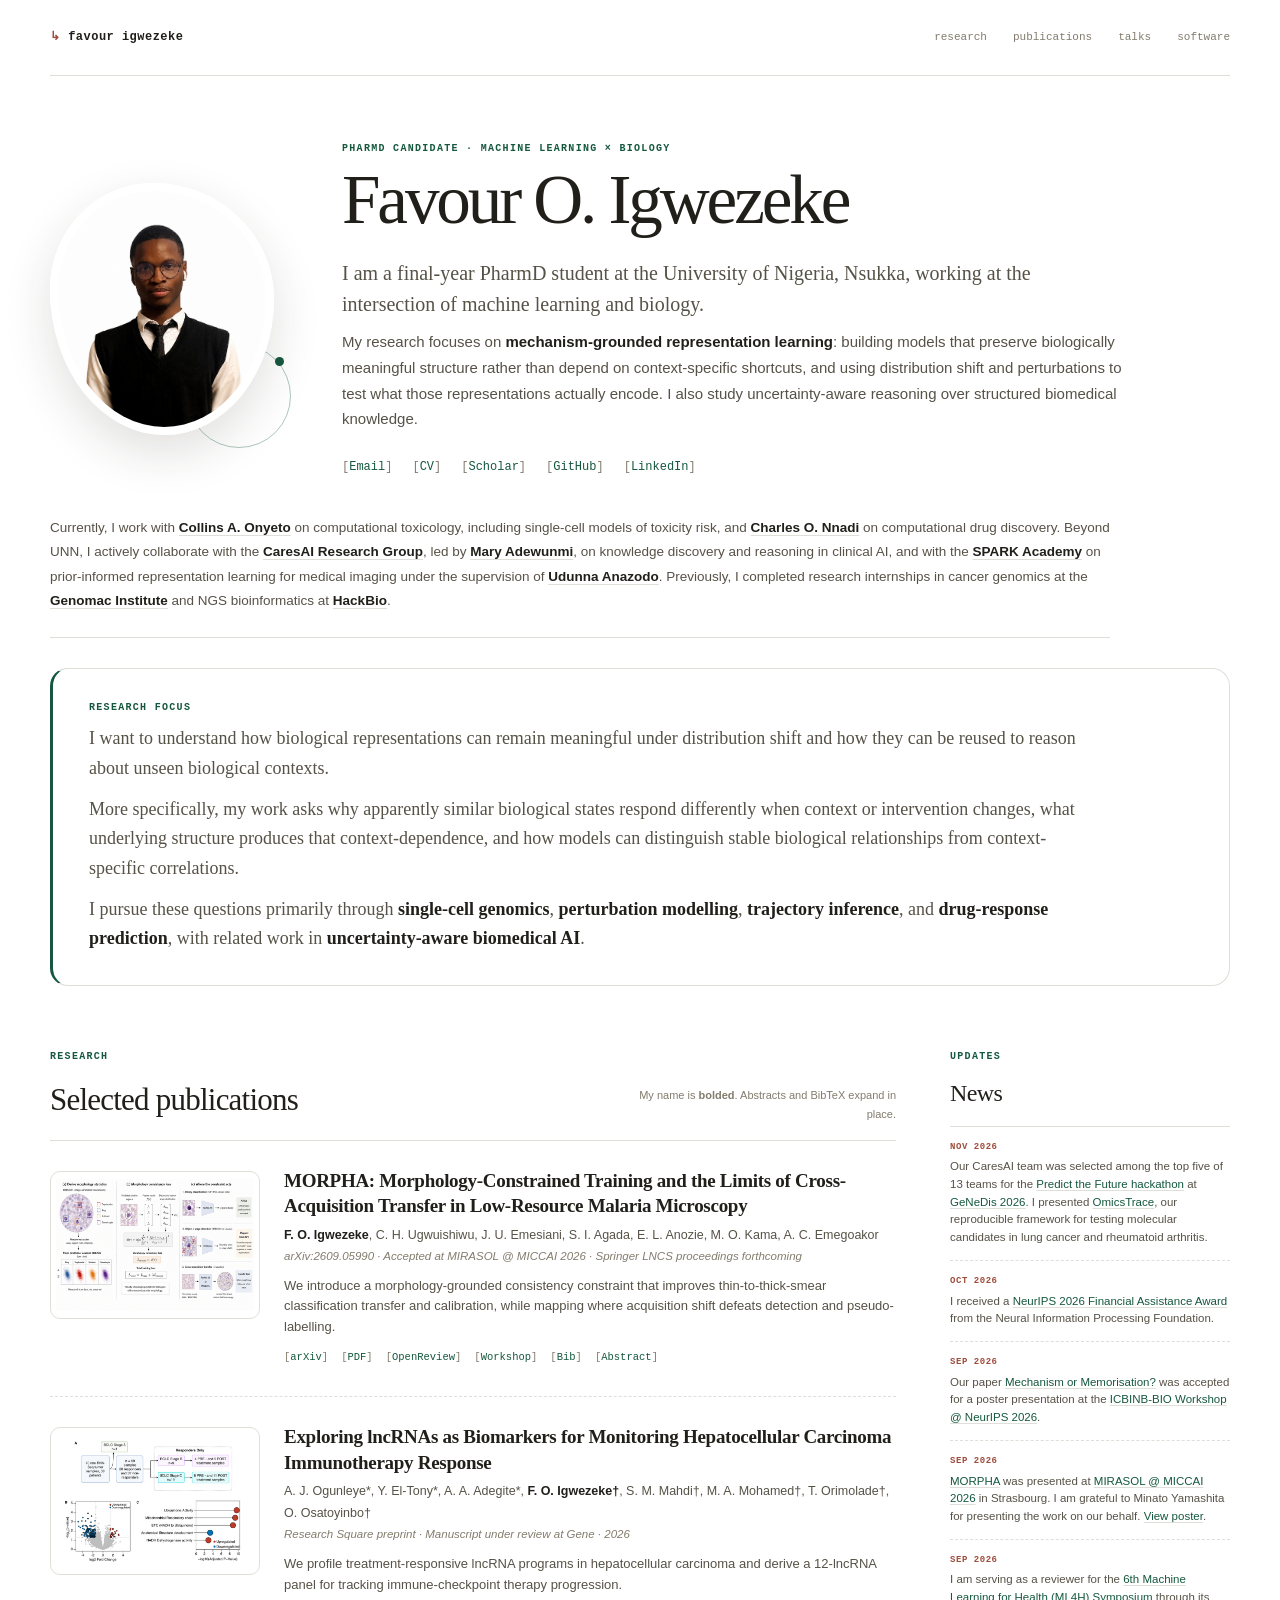
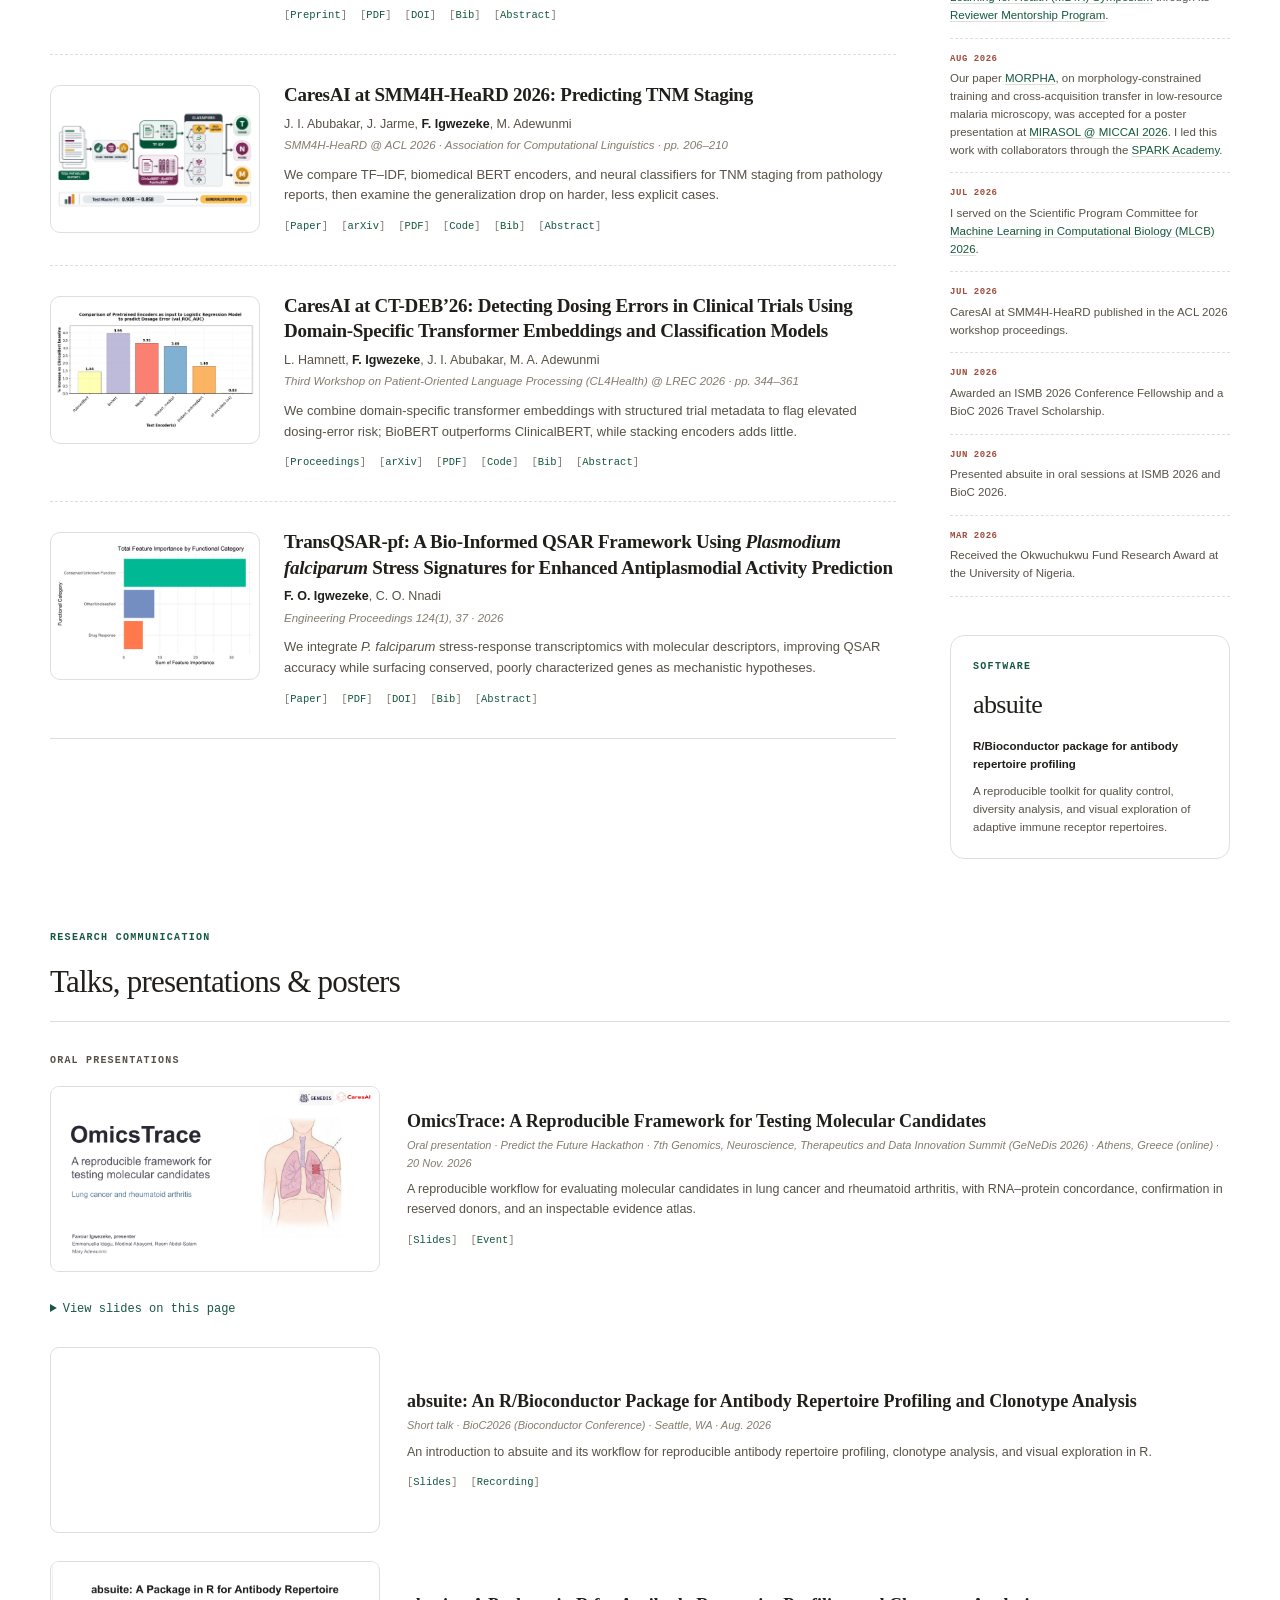
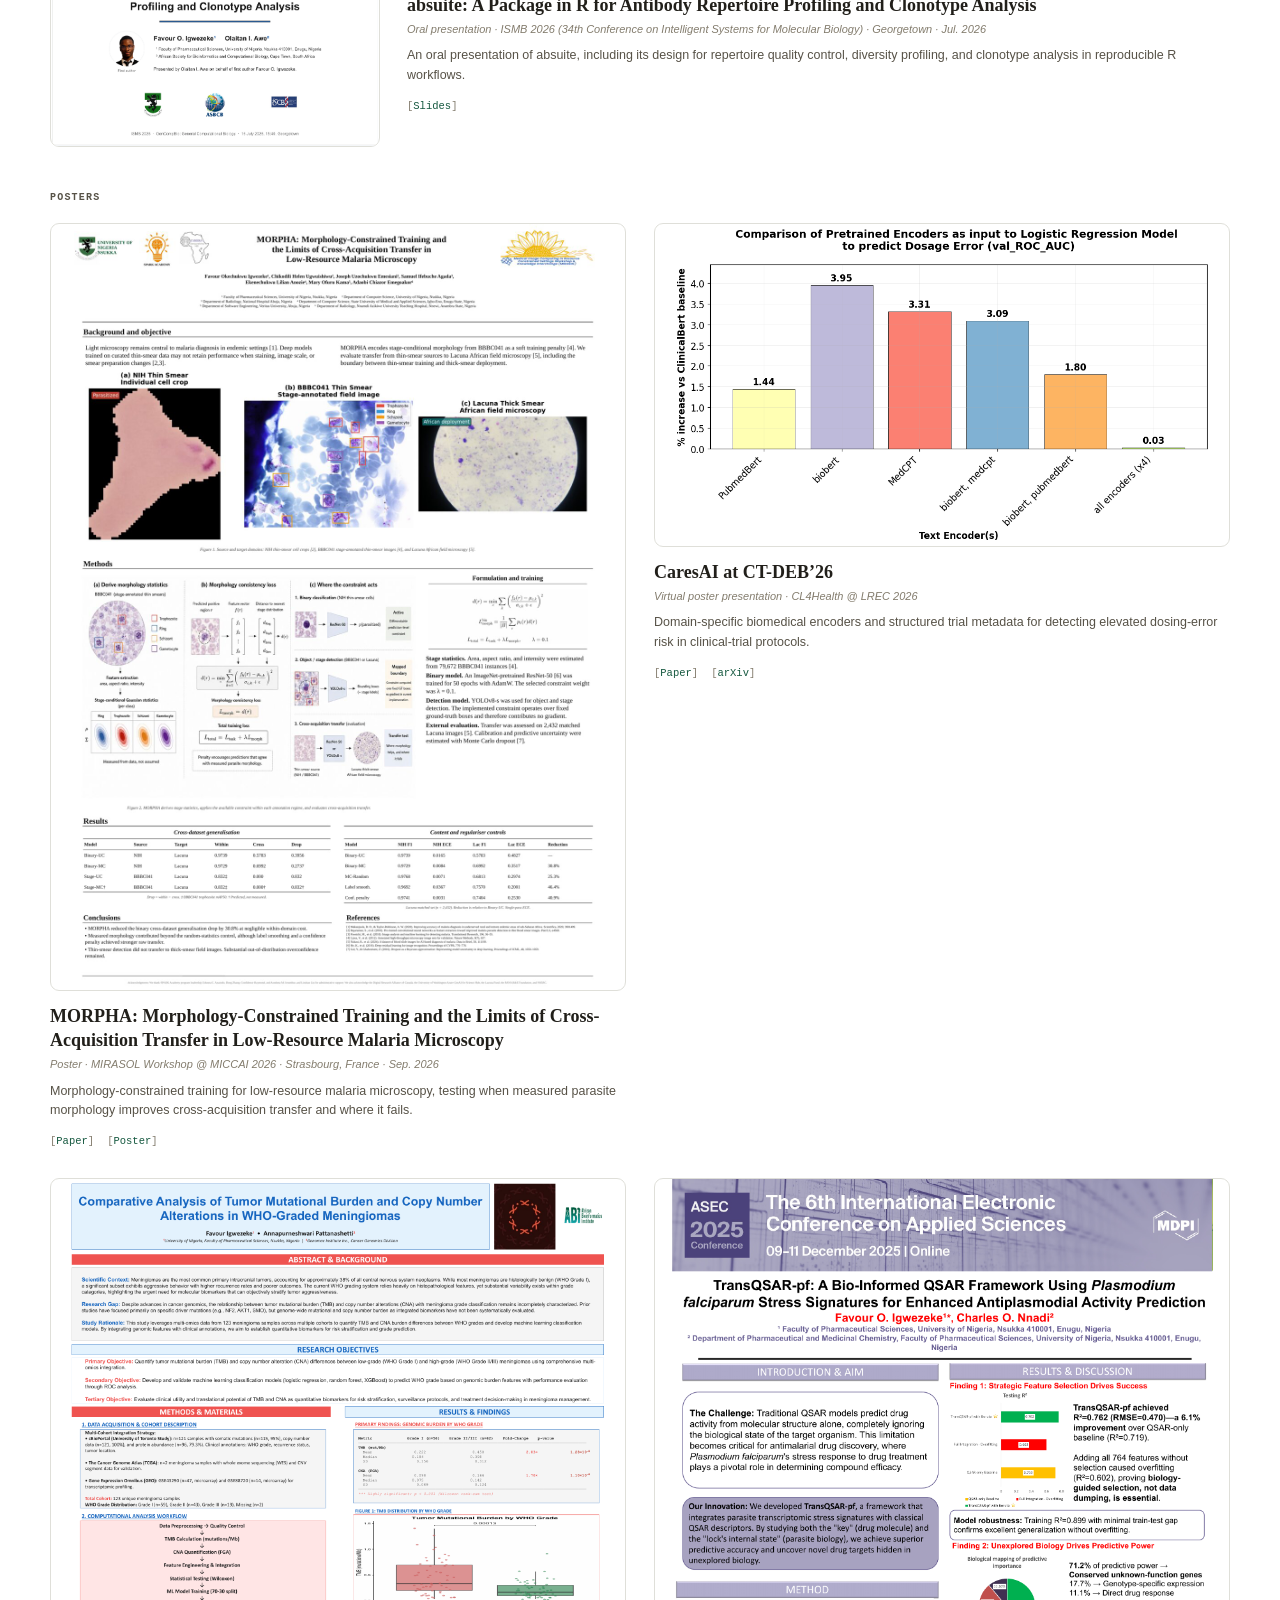
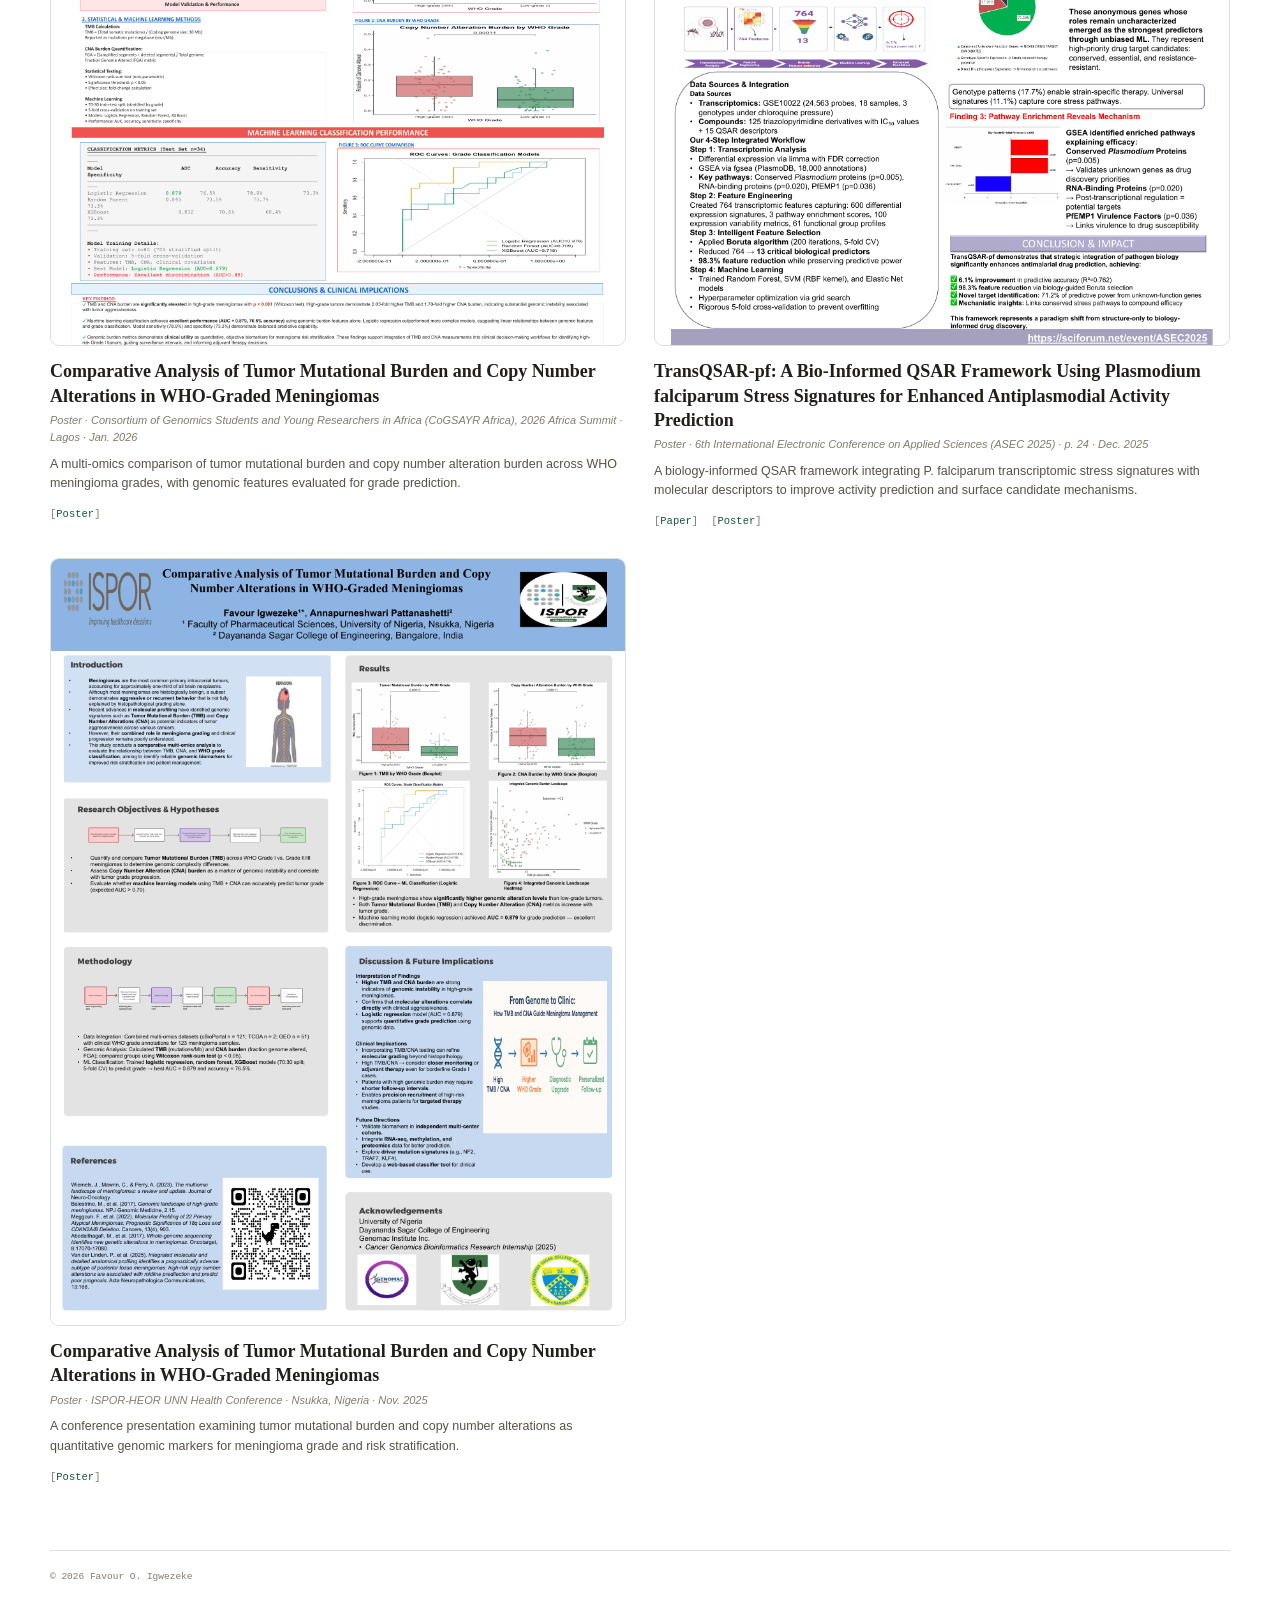
==== commit 662e5fd9: "lets add this files" ====
--- a/index.html
+++ b/index.html
@@ -699,6 +699,26 @@
                 <h2>News</h2>
               </div>
               <div class="news-list">
+                <article>
+                  <time datetime="2026-11">Nov 2026</time>
+                  <p>
+                    Our CaresAI team was selected among the top five of 13 teams
+                    for the
+                    <a
+                      href="https://2026.genedis.org/hackathon/"
+                      target="_blank"
+                      rel="noreferrer"
+                    >Predict the Future hackathon</a> at
+                    <a
+                      href="https://2026.genedis.org/"
+                      target="_blank"
+                      rel="noreferrer"
+                    >GeNeDis 2026</a>. I presented
+                    <a href="#omicstrace-genedis2026-talk">OmicsTrace</a>, our
+                    reproducible framework for testing molecular candidates in
+                    lung cancer and rheumatoid arthritis.
+                  </p>
+                </article>
                <article>
                   <time datetime="2026-10">Oct 2026</time>
                   <p>
@@ -865,13 +885,71 @@
           <div class="communication-group">
             <h3>Oral presentations</h3>
             <div class="communication-grid communication-grid--talks">
+              <article class="communication-card" id="omicstrace-genedis2026-talk">
+                <div class="communication-visual">
+                  <img
+                    src="images/omicstrace-genedis2026-slide.png"
+                    alt="OmicsTrace title slide: a reproducible framework for testing molecular candidates in lung cancer and rheumatoid arthritis"
+                    width="3840"
+                    height="2160"
+                    loading="lazy"
+                  >
+                </div>
+                <div class="communication-copy">
+                  <h4>OmicsTrace: A Reproducible Framework for Testing Molecular Candidates</h4>
+                  <p class="communication-venue">
+                    Oral presentation · Predict the Future Hackathon ·
+                    7th Genomics, Neuroscience, Therapeutics and Data Innovation
+                    Summit (GeNeDis 2026) · Athens, Greece (online) ·
+                    20 Nov. 2026
+                  </p>
+                  <p>
+                    A reproducible workflow for evaluating molecular candidates
+                    in lung cancer and rheumatoid arthritis, with RNA–protein
+                    concordance, confirmation in reserved donors, and an
+                    inspectable evidence atlas.
+                  </p>
+                  <div class="communication-links">
+                    <a
+                      href="https://docs.google.com/presentation/d/1elYpTIdcZlN6VQnXK9pkRKHDX0vNjd0p-vCLVLuRjKg/edit?usp=sharing"
+                      target="_blank"
+                      rel="noreferrer"
+                    >Slides</a>
+                    <a
+                      href="https://2026.genedis.org/hackathon/"
+                      target="_blank"
+                      rel="noreferrer"
+                    >Event</a>
+                  </div>
+                </div>
+                <details class="presentation-details">
+                  <summary>View slides on this page</summary>
+                  <div class="presentation-embed">
+                    <iframe
+                      src="https://docs.google.com/presentation/d/1elYpTIdcZlN6VQnXK9pkRKHDX0vNjd0p-vCLVLuRjKg/embed?start=false&amp;loop=false&amp;delayms=3000"
+                      title="OmicsTrace presentation at GeNeDis 2026"
+                      width="960"
+                      height="569"
+                      loading="lazy"
+                      referrerpolicy="strict-origin-when-cross-origin"
+                      allowfullscreen
+                    ></iframe>
+                  </div>
+                </details>
+              </article>
+
               <article class="communication-card" id="absuite-bioc2026-talk">
                 <div class="communication-visual">
-                  <img
-                    src="images/absuite-bioc2026-slide.png"
-                    alt="Title slide for the absuite short talk at BioC2026"
-                    loading="lazy"
-                  >
+                  <iframe
+                    src="https://www.youtube.com/embed/IU6Dcq8zAuI?start=2224&amp;rel=0"
+                    title="absuite short talk at BioC 2026, starting at 37:04"
+                    width="560"
+                    height="315"
+                    loading="lazy"
+                    allow="accelerometer; autoplay; clipboard-write; encrypted-media; gyroscope; picture-in-picture; web-share"
+                    referrerpolicy="strict-origin-when-cross-origin"
+                    allowfullscreen
+                  ></iframe>
                 </div>
                 <div class="communication-copy">
                   <h4>absuite: An R/Bioconductor Package for Antibody Repertoire Profiling and Clonotype Analysis</h4>
@@ -890,6 +968,11 @@
                       target="_blank"
                       rel="noreferrer"
                     >Slides</a>
+                    <a
+                      href="https://www.youtube.com/watch?v=IU6Dcq8zAuI&amp;t=2224s"
+                      target="_blank"
+                      rel="noreferrer"
+                    >Recording</a>
                   </div>
                 </div>
               </article>
--- a/stylesheet.css
+++ b/stylesheet.css
@@ -663,6 +663,41 @@
   padding: 0;
 }
 
+.communication-visual iframe,
+.presentation-embed iframe {
+  display: block;
+  width: 100%;
+  height: 100%;
+  border: 0;
+}
+
+.communication-grid--talks .presentation-details {
+  grid-column: 1 / -1;
+  min-width: 0;
+}
+
+.presentation-details summary {
+  width: fit-content;
+  color: var(--forest);
+  font-family: ui-monospace, SFMono-Regular, Menlo, Monaco, Consolas, monospace;
+  font-size: 12px;
+  cursor: pointer;
+}
+
+.presentation-details summary:hover {
+  color: var(--rust);
+}
+
+.presentation-embed {
+  width: 100%;
+  margin-top: 12px;
+  overflow: hidden;
+  aspect-ratio: 16 / 10;
+  border: 1px solid var(--line);
+  border-radius: 9px;
+  background: var(--white);
+}
+
 #posters .communication-visual img {
   padding: 0;
 }
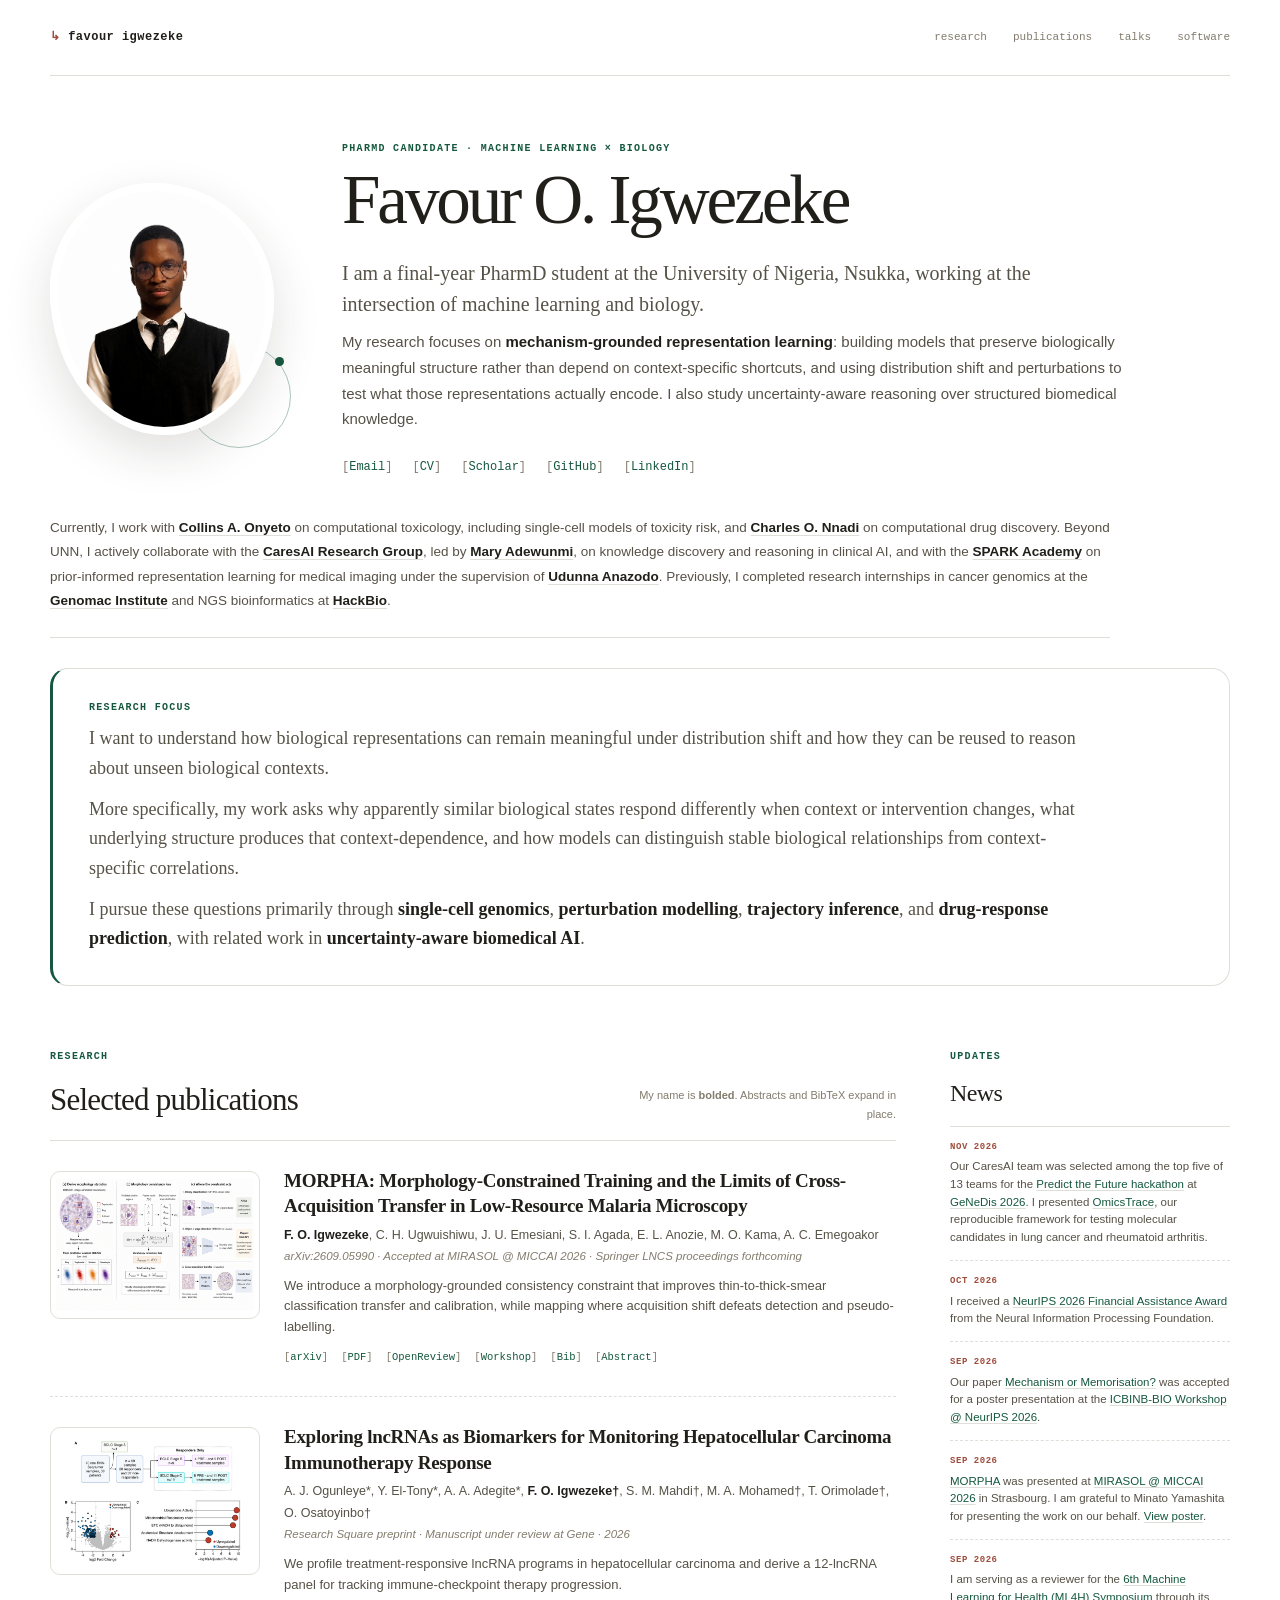
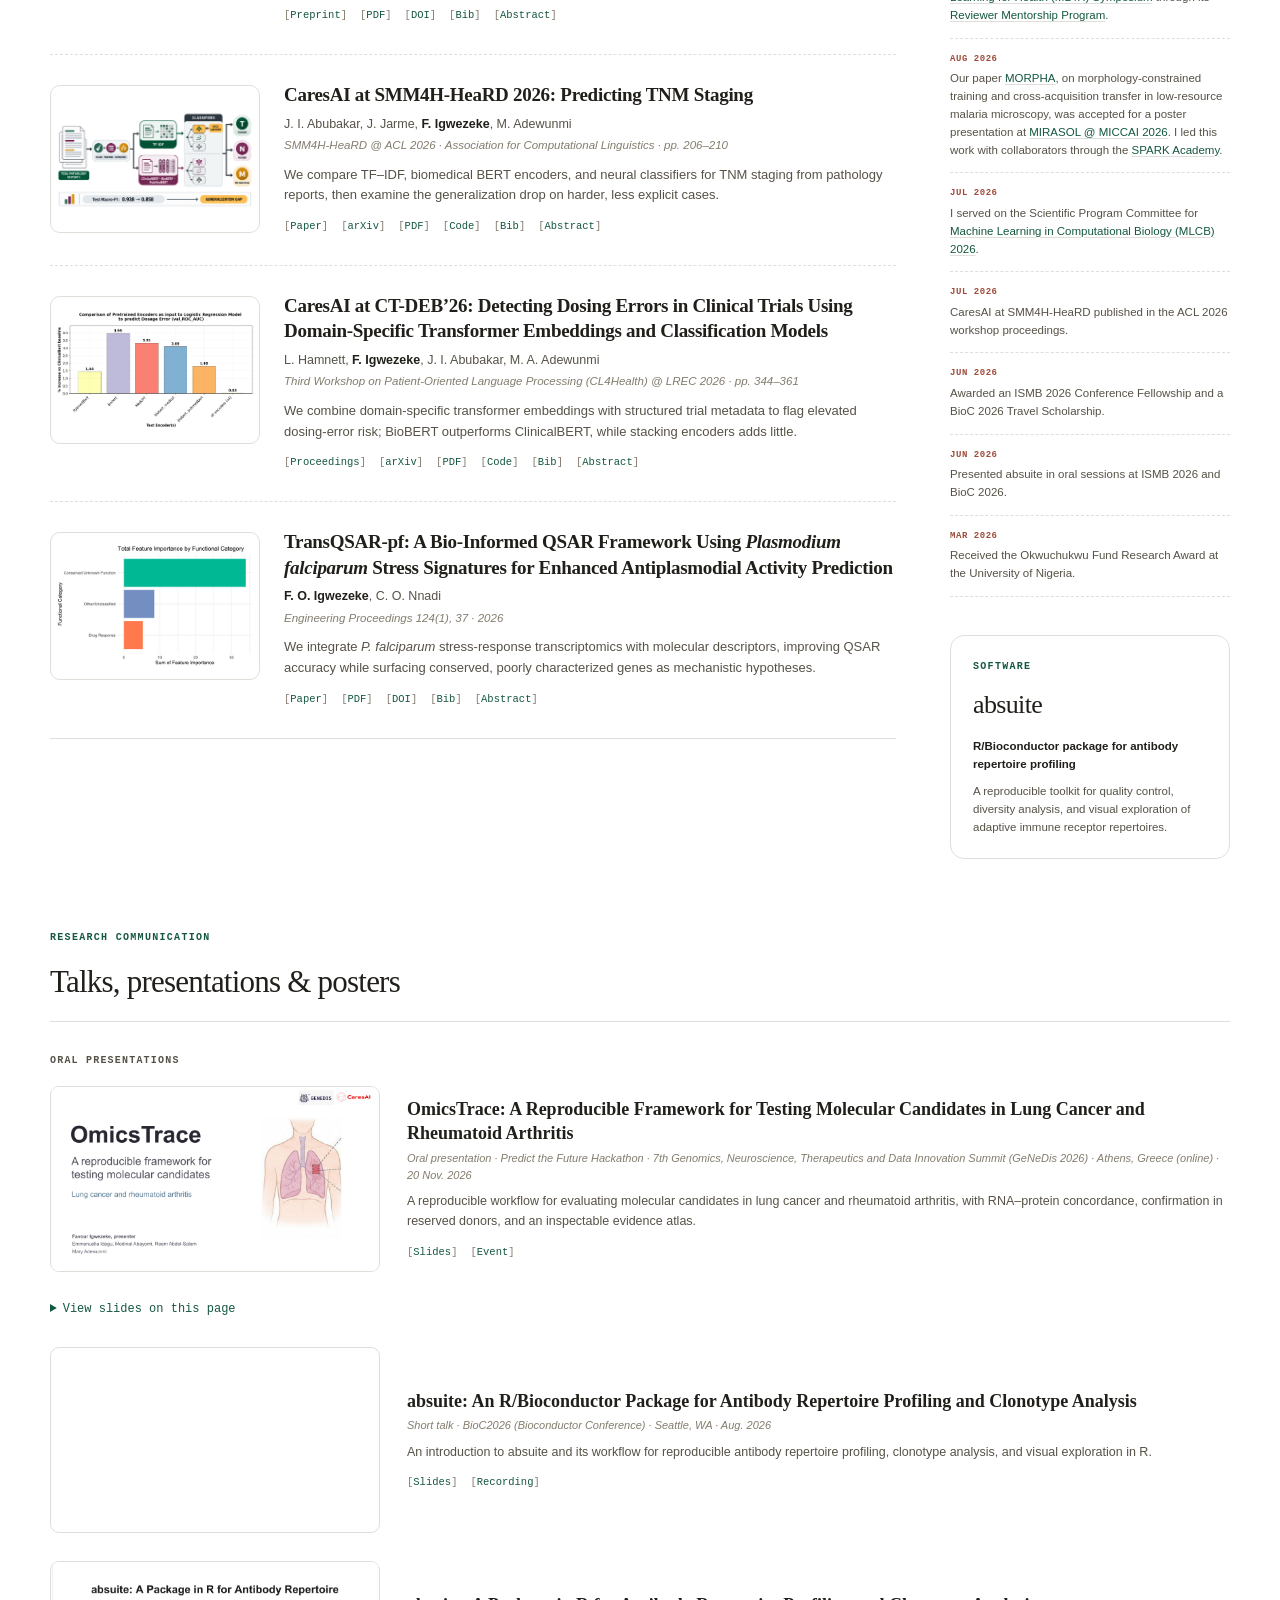
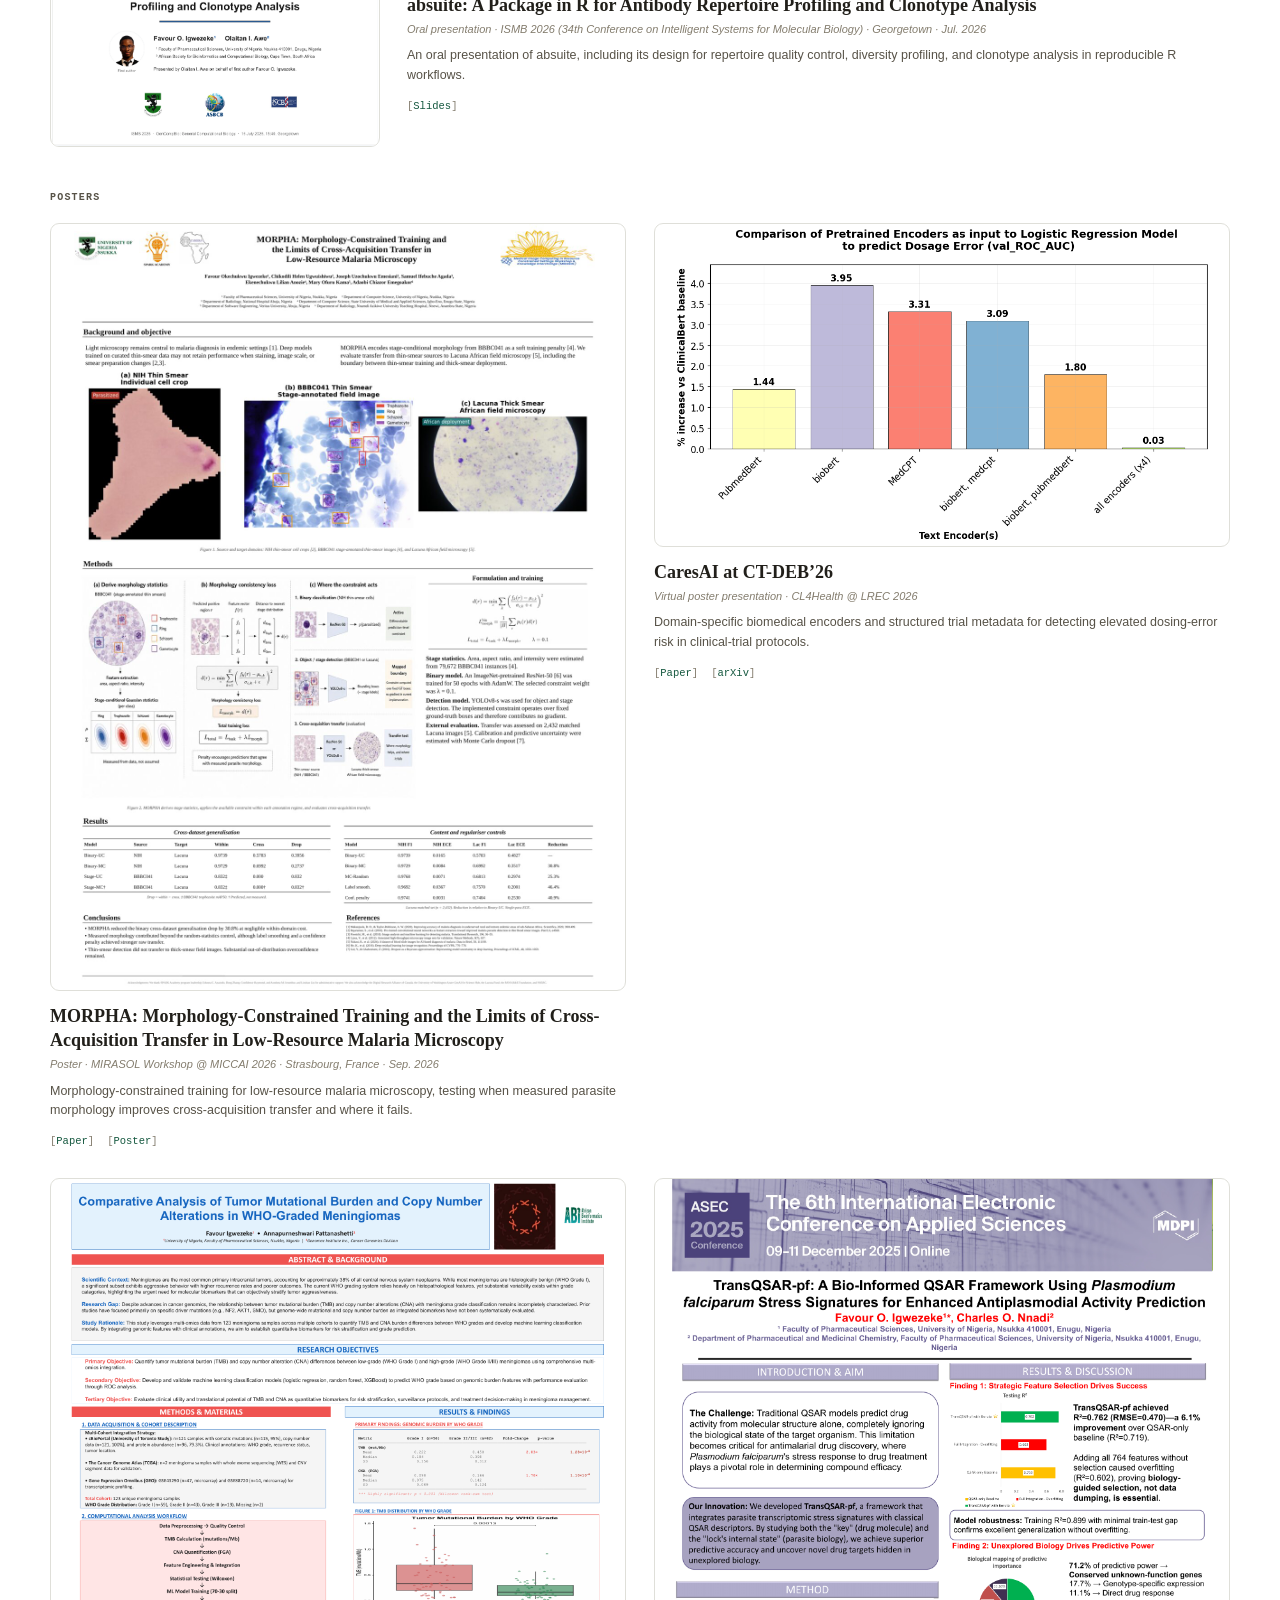
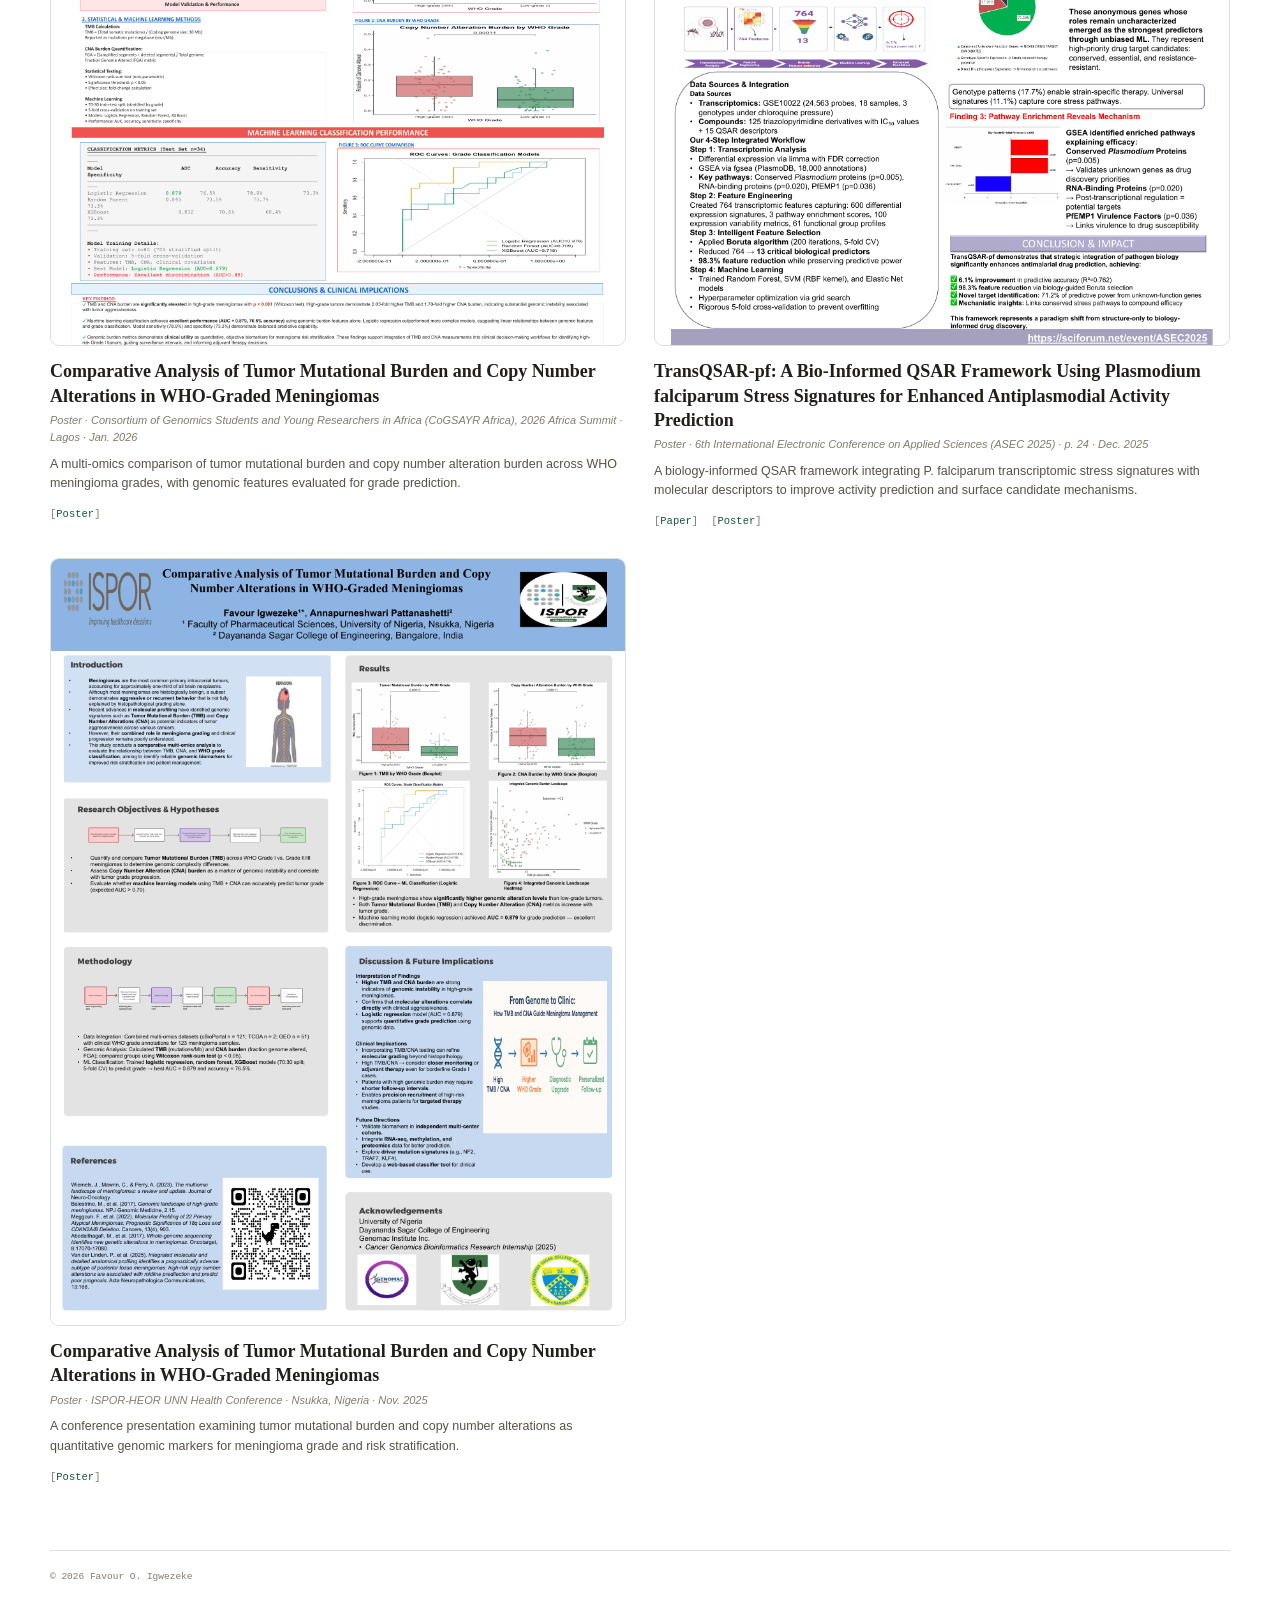
==== commit 11dede54: "Update title for OmicsTrace presentation details" ====
--- a/index.html
+++ b/index.html
@@ -896,7 +896,7 @@
                   >
                 </div>
                 <div class="communication-copy">
-                  <h4>OmicsTrace: A Reproducible Framework for Testing Molecular Candidates</h4>
+                  <h4>OmicsTrace: A Reproducible Framework for Testing Molecular Candidates in Lung Cancer and Rheumatoid Arthritis</h4>
                   <p class="communication-venue">
                     Oral presentation · Predict the Future Hackathon ·
                     7th Genomics, Neuroscience, Therapeutics and Data Innovation
